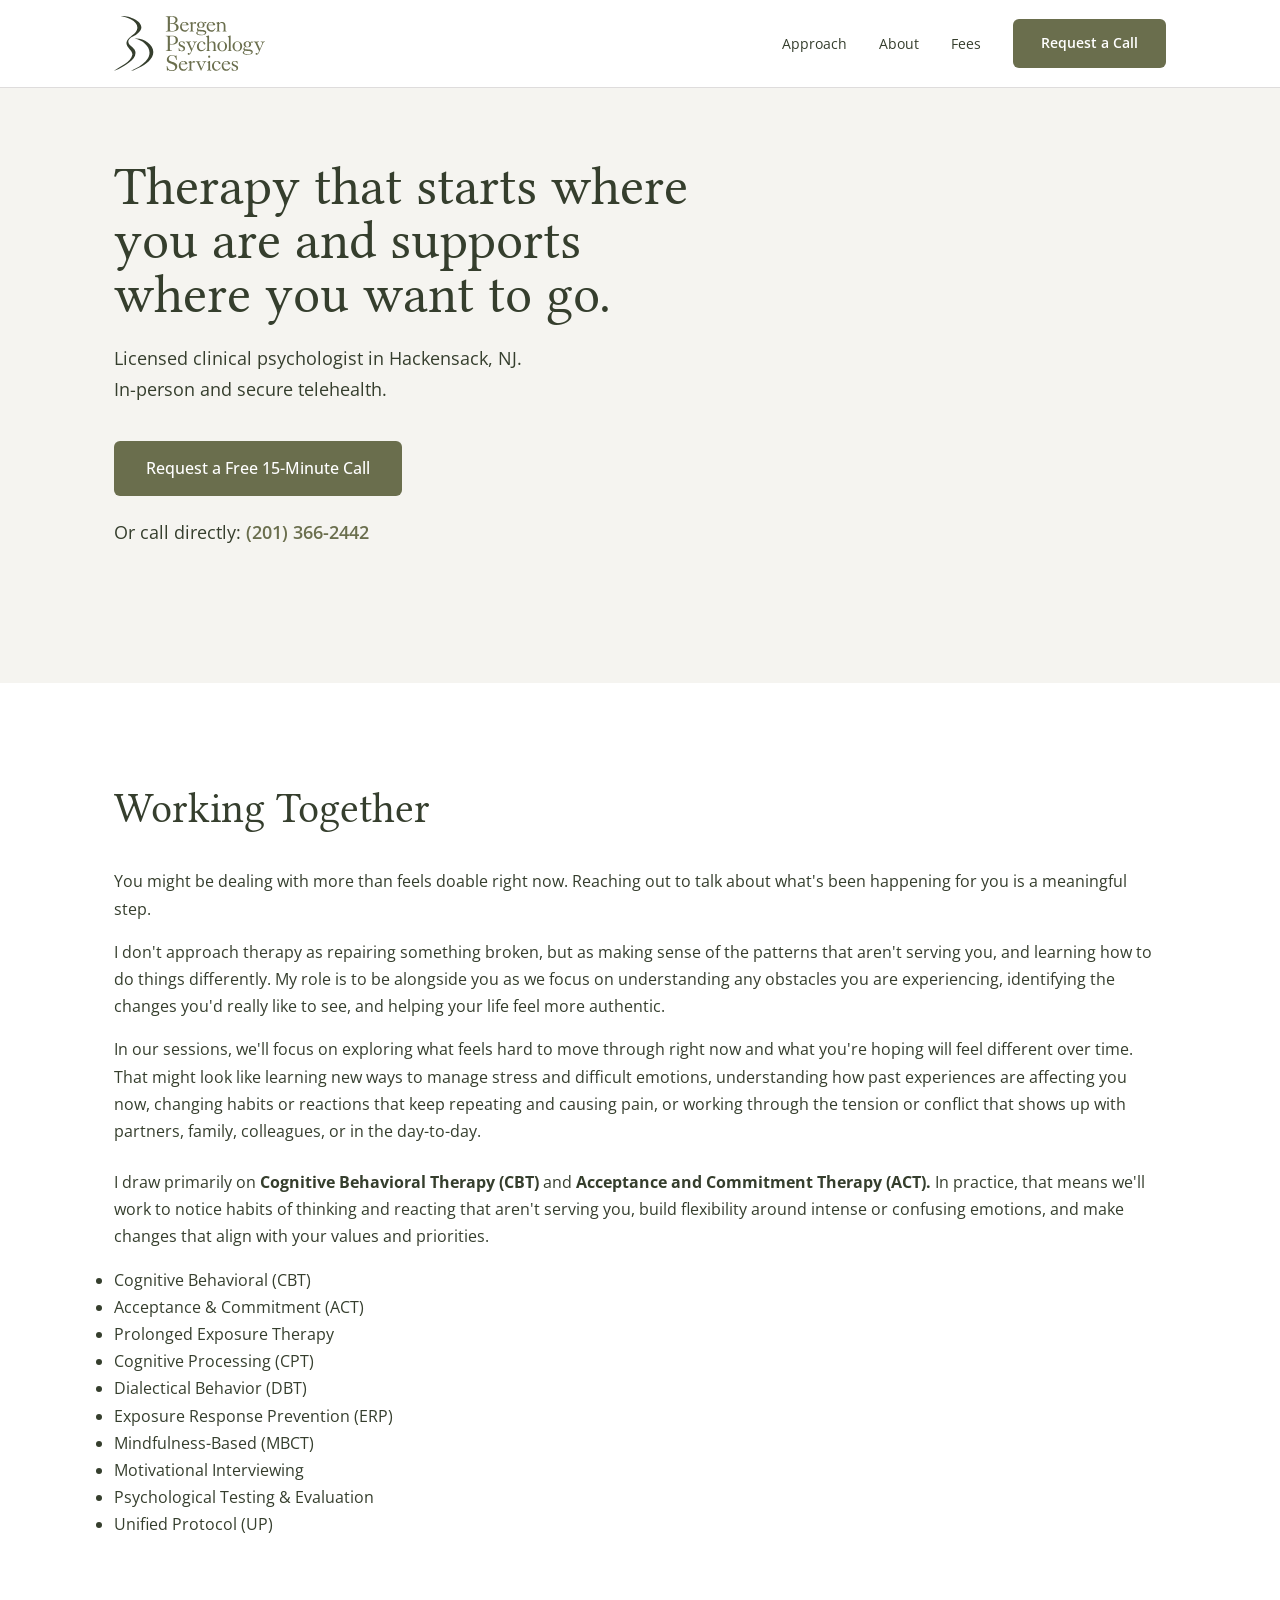
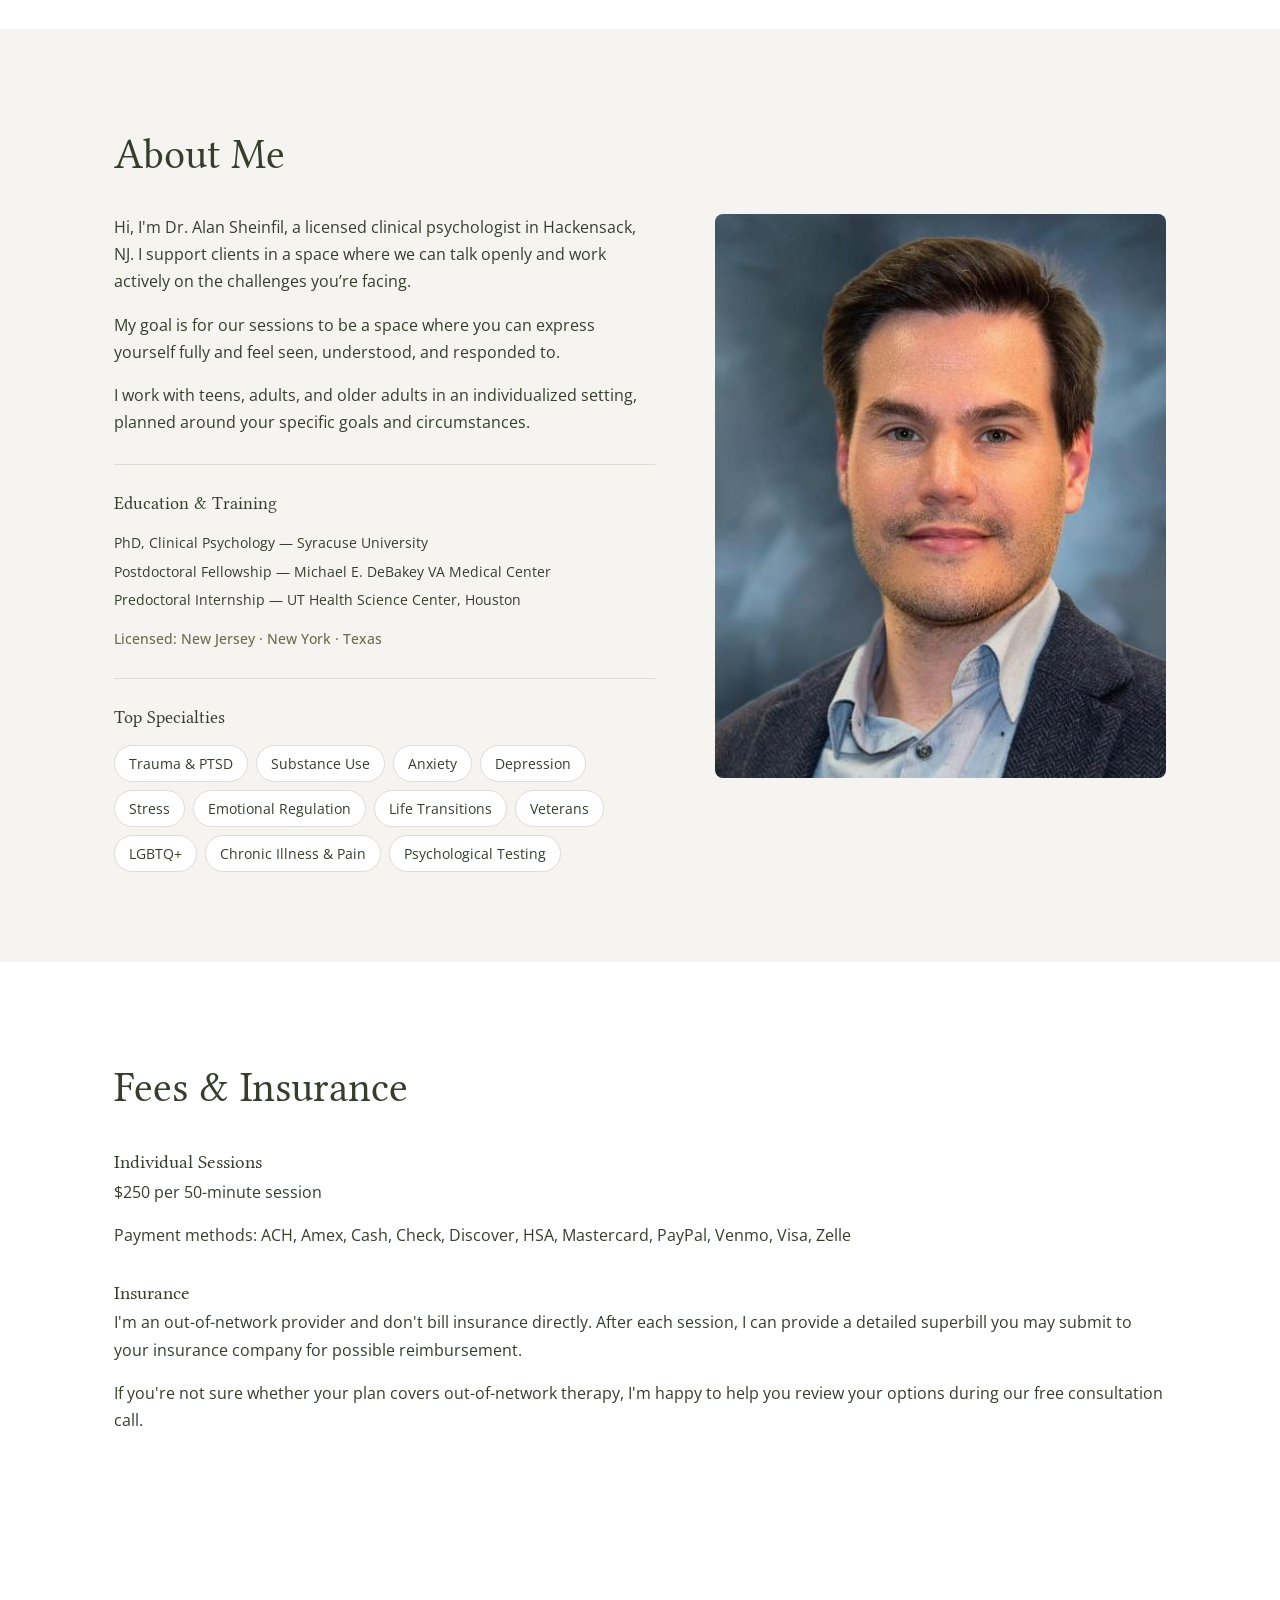
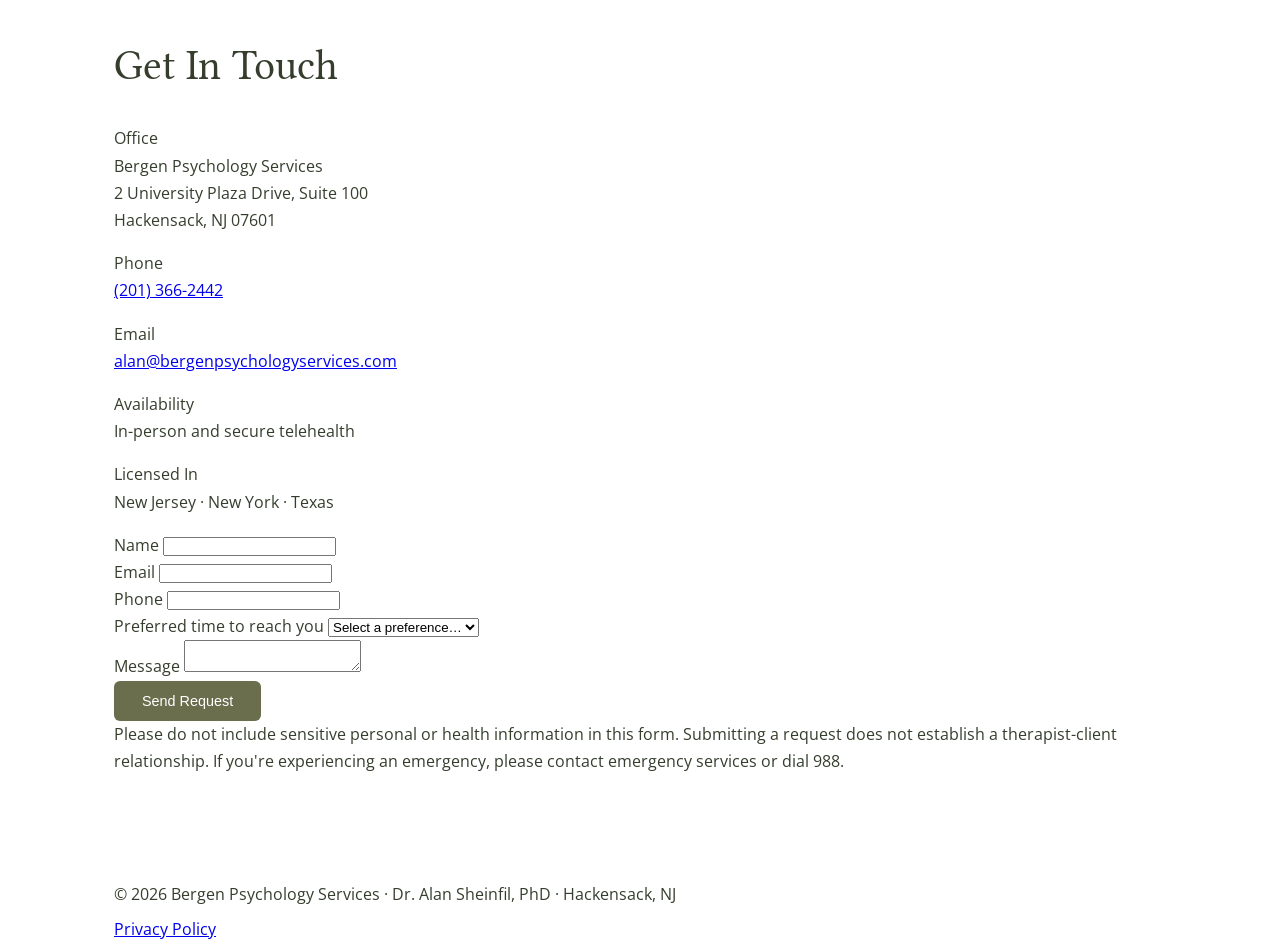
==== index.html @ 15ede992 "Update index.html" ====
<!DOCTYPE html>
<html lang="en">
<head>
  <meta charset="UTF-8" />
  <link rel="icon" type="image/svg+xml" href="Images/favicon.svg" />
  <meta name="viewport" content="width=device-width, initial-scale=1.0" />
  <title>Dr. Alan Sheinfil, PhD | Clinical Psychologist | Hackensack, NJ</title>
  <meta name="description" content="Licensed clinical psychologist specializing in trauma, anxiety, and substance use. In-person and telehealth in Hackensack, NJ. Free 15-minute consultation." />
  <link href="https://fonts.googleapis.com/css2?family=Libertinus+Serif:ital,wght@0,400;0,500;0,600;1,400&family=Open+Sans:wght@400;500;600&display=swap" rel="stylesheet">
  <style>
    :root {
      --brand: #6a6e4d;
      --alt-brand: #b4b0a0;
      --heading: #353e2d;
      --text: #353e2d;
      --primary: #6a6e4d;
      --secondary: #353e2d;
      --border: #dedcdc;
      --subtle-bg: #f5f4f0;
      --extra: #c8b49e;
      --white: #ffffff;
      --font-heading: 'Libertinus Serif', serif;
      --font-body: 'Open Sans', sans-serif;
    }

    * { margin: 0; padding: 0; box-sizing: border-box; }

    html { scroll-behavior: smooth; }

    body {
      font-family: var(--font-body);
      color: var(--text);
      line-height: 1.7;
      font-size: 16px;
      background: var(--white);
    }

    h1, h2, h3, h4 {
      font-family: var(--font-heading);
      color: var(--heading);
      font-weight: 400;
    }

    .container {
      max-width: 1100px;
      margin: 0 auto;
      padding: 0 24px;
    }

    /* NAV */
    nav {
      position: fixed;
      top: 0;
      left: 0;
      right: 0;
      background: rgba(255,255,255,0.95);
      backdrop-filter: blur(10px);
      border-bottom: 1px solid var(--border);
      z-index: 100;
      padding: 16px 0;
    }

    nav .container {
      display: flex;
      align-items: center;
      justify-content: space-between;
    }

    .logo {
      display: flex;
      align-items: center;
      text-decoration: none;
    }

    .logo img {
      height: 55px;
      width: auto;
    }

    .nav-links {
      display: flex;
      align-items: center;
      gap: 32px;
      list-style: none;
    }

    .nav-links a {
      text-decoration: none;
      color: var(--text);
      font-size: 0.9rem;
      transition: color 0.2s;
    }

    .nav-links a:hover { color: var(--brand); }

    .nav-links a.btn-primary {
      color: #ffffff;
      background: var(--primary);
      font-weight: 600;
    }

    .nav-links a.btn-primary:hover {
      background: var(--heading);
      color: #ffffff;
    }

    .btn {
      display: inline-block;
      padding: 12px 28px;
      border-radius: 6px;
      text-decoration: none;
      font-size: 0.9rem;
      font-weight: 500;
      transition: all 0.2s;
      cursor: pointer;
      border: none;
    }

    .btn-primary {
      background: var(--primary);
      color: var(--white);
    }

    .btn-primary:hover {
      background: var(--secondary);
    }

    .btn-secondary {
      background: transparent;
      color: var(--primary);
      border: 1.5px solid var(--primary);
    }

    .btn-secondary:hover {
      background: var(--subtle-bg);
    }

    .mobile-cta { display: none; }

    /* HERO */
    .hero {
      padding: 160px 0 100px;
      background: var(--subtle-bg);
    }

    .hero h1 {
      font-size: 54px;
      line-height: 1;
      max-width: 600px;
      margin-bottom: 20px;
    }

    .hero p {
      font-size: 1.15rem;
      max-width: 410px;
      margin-bottom: 36px;
      color: var(--text);
    }

    .hero .btn { font-size: 1rem; padding: 14px 32px; }

    .hero-phone {
      margin-top: 20px;
      font-size: 1rem;
      color: var(--text);
    }

    .hero-phone a {
      color: var(--brand);
      text-decoration: none;
      font-weight: 600;
    }

    .hero-phone a:hover { text-decoration: underline; }

    /* SECTIONS */
    section {
      padding: 90px 0;
    }

    section h2 {
      font-size: 42px;
      margin-bottom: 24px;
    }

    section p {
      max-width: none;
      margin-bottom: 16px;
    }

    .section-bridge {
      background: var(--white);
    }

    .section-about {
      background: var(--subtle-bg);
     p {
  max-width: 550px;
    }

    .section-fees {
      background: var(--white);
    }

    .section-contact {
      background: var(--subtle-bg);
    }

    /* ABOUT */
    .about-grid {
      display: grid;
      grid-template-columns: 1.2fr 1fr;
      gap: 60px;
      align-items: start;
    }

    .about-photo {
      width: 100%;
      aspect-ratio: 4/5;
      object-fit: cover;
      border-radius: 8px;
    }

    .credentials {
      margin-top: 28px;
      padding-top: 24px;
      border-top: 1px solid var(--border);
    }

    .credentials h3 {
      font-size: 1.1rem;
      margin-bottom: 12px;
    }

    .credentials p {
      font-size: 0.9rem;
      margin-bottom: 4px;
      color: var(--text);
    }

    .credentials .licensure {
      margin-top: 14px;
      font-size: 0.85rem;
      color: var(--brand);
      font-weight: 500;
    }

    .specialties {
      margin-top: 28px;
      padding-top: 24px;
      border-top: 1px solid var(--border);
    }

    .specialties h3 {
      font-size: 1.1rem;
      margin-bottom: 12px;
    }

    .specialties ul {
      list-style: none;
      display: flex;
      flex-wrap: wrap;
      gap: 8px;
    }

    .specialties li {
      background: var(--white);
      border: 1px solid var(--border);
      padding: 6px 14px;
      border-radius: 20px;
      font-size: 0.85rem;
      color: var(--text);
    }

    /* APPROACH */
    .approach-grid {
      display: grid;
      grid-template-columns: 1.2fr 1fr;
      gap: 60px;
      align-items: start;
    }

    .approach-list {
      padding: 0;
      list-style: none;
      display: grid;
      grid-template-columns: 1fr;
      gap: 12px;
    }

    .approach-list li {
      font-size: 0.95rem;
      padding-left: 20px;
      position: relative;
    }

    .approach-list li::before {
      content: "";
      position: absolute;
      left: 0;
      top: 9px;
      width: 8px;
      height: 8px;
      border-radius: 50%;
      background: var(--extra);
    }

    /* FEES */
    .fees-card {
      background: var(--white);
      border: 1px solid var(--border);
      border-radius: 10px;
      padding: 40px;
      max-width: none;
    }

    .fees-card h3 {
      font-size: 1.2rem;
      margin-bottom: 12px;
      color: var(--heading);
    }

    .fees-card p {
      font-size: 0.95rem;
      margin-bottom: 12px;
    }

    .fees-card .note {
      font-size: 0.85rem;
      color: var(--brand);
      margin-top: 20px;
      padding-top: 16px;
      border-top: 1px solid var(--border);
    }

    .payment-methods {
      margin-top: 16px;
      font-size: 0.85rem;
      color: var(--brand);
    }

    /* CONTACT */
    .contact-grid {
      display: grid;
      grid-template-columns: 0.8fr 1.2fr;
      gap: 60px;
      align-items: start;
    }

    .contact-info {
      font-size: 0.95rem;
    }

    .contact-info p {
      margin-bottom: 12px;
    }

    .contact-info a {
      color: var(--brand);
      text-decoration: none;
    }

    .contact-info a:hover { text-decoration: underline; }

    .contact-info .label {
      font-weight: 600;
      display: block;
      margin-top: 20px;
      margin-bottom: 4px;
      color: var(--heading);
    }

    .form-wrapper {
      background: var(--white);
      border: 1px solid var(--border);
      border-radius: 10px;
      padding: 36px;
    }

    /* FORM */
    .form-group {
      margin-bottom: 20px;
    }

    .form-group label {
      display: block;
      font-size: 0.9rem;
      font-weight: 500;
      color: var(--heading);
      margin-bottom: 6px;
    }

    .form-group input,
    .form-group textarea,
    .form-group select {
      width: 100%;
      padding: 12px 16px;
      border: 1px solid var(--border);
      border-radius: 6px;
      font-size: 0.95rem;
      font-family: var(--font-body);
      background: var(--white);
      transition: border-color 0.2s;
    }

    .form-group input:focus,
    .form-group textarea:focus,
    .form-group select:focus {
      outline: none;
      border-color: var(--brand);
    }

    .form-group textarea {
      min-height: 120px;
      resize: vertical;
    }

    .form-note {
      font-size: 0.85rem;
      color: var(--text);
      margin-top: 16px;
    }

    /* FOOTER */
    footer {
      padding: 40px 0;
      border-top: 1px solid var(--border);
      text-align: center;
      font-size: 0.85rem;
      color: var(--text);
    }

    footer a {
      color: var(--alt-brand);
      text-decoration: none;
    }

    footer a:hover { text-decoration: underline; }

    /* MOBILE */
    @media (max-width: 768px) {
      .nav-links { display: none; }

      .mobile-cta {
        display: inline-block;
        position: fixed;
        bottom: 20px;
        right: 20px;
        z-index: 100;
        background: var(--primary);
        color: var(--white);
        padding: 12px 24px;
        border-radius: 6px;
        font-size: 0.9rem;
        font-weight: 600;
        text-decoration: none;
        box-shadow: 0 4px 12px rgba(0,0,0,0.15);
      }

      .hero { padding: 120px 0 60px; }
      .hero h1 { font-size: 28px; line-height: 1.1; max-width: 90%; }
      .hero p { font-size: 1rem; max-width: none; }

      section { padding: 50px 0; }
      section h2 { font-size: 28px; margin-bottom: 16px; }

      .about-grid {
        grid-template-columns: 1fr;
        gap: 32px;
      }

      .about-photo {
        aspect-ratio: 4/5;
        max-width: 320px;
        margin: 0 auto;
        order: -1;
      }

      .approach-grid {
        grid-template-columns: 1fr;
        gap: 32px;
      }

      .approach-list { gap: 8px; }
      .approach-list li { font-size: 0.9rem; }

      .fees-card { padding: 24px; }

      .contact-grid {
        grid-template-columns: 1fr;
        gap: 32px;
      }

      .form-wrapper { padding: 24px; }

      .form-group input,
      .form-group textarea,
      .form-group select {
        padding: 14px 16px;
        font-size: 16px;
      }
    }
  </style>
</head>
<body>

  <!-- NAVIGATION -->
  <nav>
    <div class="container">
      <a href="https://bergenpsychologyservices.com" class="logo">
        <img src="Images/Header Logo.svg" alt="Bergen Psychology Services" height="40" />
      </a>
      <ul class="nav-links">
        <li><a href="#approach">Approach</a></li>
        <li><a href="#about">About</a></li>
        <li><a href="#fees">Fees</a></li>
        <li><a href="#contact" class="btn btn-primary">Request a Call</a></li>
      </ul>
    </div>
  </nav>

  <!-- HERO -->
  <section class="hero">
    <div class="container">
      <h1>Therapy that starts where you are and supports where you want to go.</h1>
      <p>Licensed clinical psychologist in Hackensack, NJ. In-person and secure telehealth.</p>
      <a href="#contact" class="btn btn-primary">Request a Free 15-Minute Call</a>
      <p class="hero-phone">Or call directly: <a href="tel:+12013662442">(201) 366-2442</a></p>
    </div>
  </section>

  <!-- APPROACH -->
  <section class="section-bridge" id="approach">
    <div class="container">
      <h2>Working Together</h2>
      <div class="approach-grid">
        <div>
          <p>You might be dealing with more than feels doable right now. Reaching out to talk about what's been happening for you is a meaningful step.</p>
          <p>I don't approach therapy as repairing something broken, but as making sense of the patterns that aren't serving you, and learning how to do things differently. My role is to be alongside you as we focus on understanding any obstacles you are experiencing, identifying the changes you'd really like to see, and helping your life feel more authentic.</p>
          <p>In our sessions, we'll focus on exploring what feels hard to move through right now and what you're hoping will feel different over time. That might look like learning new ways to manage stress and difficult emotions, understanding how past experiences are affecting you now, changing habits or reactions that keep repeating and causing pain, or working through the tension or conflict that shows up with partners, family, colleagues, or in the day-to-day. </p>
       <p style="margin-top:24px;">I draw primarily on <strong>Cognitive Behavioral Therapy (CBT)</strong> and <strong>Acceptance and Commitment Therapy (ACT).</strong> In practice, that means we'll work to notice habits of thinking and reacting that aren't serving you, build flexibility around intense or confusing emotions, and make changes that align with your values and priorities.
        </div>
        <ul class="approach-list">
          <li>Cognitive Behavioral (CBT)</li>
          <li>Acceptance &amp; Commitment (ACT)</li>
          <li>Prolonged Exposure Therapy</li>
          <li>Cognitive Processing (CPT)</li>
          <li>Dialectical Behavior (DBT)</li>
          <li>Exposure Response Prevention (ERP)</li>
          <li>Mindfulness-Based (MBCT)</li>
          <li>Motivational Interviewing</li>
          <li>Psychological Testing &amp; Evaluation</li>
          <li>Unified Protocol (UP)</li>
        </ul>
      </div>
    </div>
  </section>

  <!-- ABOUT -->
  <section class="section-about" id="about">
    <div class="container">
      <h2>About Me</h2> 
      <div class="about-grid">
        <div>
          <p>
Hi, I'm Dr. Alan Sheinfil, a licensed clinical psychologist in Hackensack, NJ. I support clients in a space where we can talk openly and work actively on the challenges you’re facing.</p>
<p>My goal is for our sessions to be a space where you can express yourself fully and feel seen, understood, and responded to.</p>
<p>I work with teens, adults, and older adults in an individualized setting, planned around your specific goals and circumstances.</p>

<div class="credentials">
    <h3>Education &amp; Training</h3>
    <p>PhD, Clinical Psychology — Syracuse University</p>
    <p>Postdoctoral Fellowship — Michael E. DeBakey VA Medical Center</p>
    <p>Predoctoral Internship — UT Health Science Center, Houston</p>
    
    <p class="licensure">Licensed: New Jersey · New York · Texas</p>
  </div>

          <div class="specialties">
            <h3>Top Specialties</h3>
            <ul>
              <li>Trauma &amp; PTSD</li>
              <li>Substance Use</li>
              <li>Anxiety</li>
              <li>Depression</li>
              <li>Stress</li>
              <li>Emotional Regulation</li>
              <li>Life Transitions</li>
              <li>Veterans</li>
              <li>LGBTQ+</li>
              <li>Chronic Illness &amp; Pain</li>
              <li>Psychological Testing</li>
            </ul>
          </div>
        </div>
        <img class="about-photo" src="Images/HeadShot-alans (1).png" alt="Dr. Alan Sheinfil, Psychologist, PhD" />
      </div>
    </div>
  </section>

  <!-- FEES -->
  <section class="section-fees" id="fees">
    <div class="container">
      <h2>Fees &amp; Insurance</h2>
      <div class="fees-card">
        <h3>Individual Sessions</h3>
        <p>$250 per 50-minute session</p>
        <p class="payment-methods">Payment methods: ACH, Amex, Cash, Check, Discover, HSA, Mastercard, PayPal, Venmo, Visa, Zelle</p>

        <h3 style="margin-top:28px;">Insurance</h3>
        <p>I'm an out-of-network provider and don't bill insurance directly. After each session, I can provide a detailed superbill you may submit to your insurance company for possible reimbursement.</p>
        <p class="note">If you're not sure whether your plan covers out-of-network therapy, I'm happy to help you review your options during our free consultation call.</p>
      </div>
    </div>
  </section>

  <!-- CONTACT -->
  <section class="section-contact" id="contact">
    <div class="container">
      <h2>Get In Touch</h2>

      <div class="contact-grid">
        <div class="contact-info">
          <span class="label">Office</span>
          <p>Bergen Psychology Services<br>2 University Plaza Drive, Suite 100<br>Hackensack, NJ 07601</p>

          <span class="label">Phone</span>
          <p><a href="tel:+12013662442">(201) 366-2442</a></p>

          <span class="label">Email</span>
          <p><a href="mailto:alan@bergenpsychologyservices.com">alan@bergenpsychologyservices.com</a></p>


          <span class="label">Availability</span>
          <p>In-person and secure telehealth</p>

          <span class="label">Licensed In</span>
          <p>New Jersey · New York · Texas</p>
        </div>

        <div class="form-wrapper">
          <form action="https://api.staticforms.dev/submit" method="POST">
            <input type="hidden" name="apiKey" value="sf_63b4e4f613d7fedf5c03d8c2" />
            <input type="hidden" name="subject" value="Bergen Psych Consult Request" />
            <div class="form-group">
              <label for="name">Name</label>
              <input type="text" id="name" name="name" required />
            </div>
            <div class="form-group">
              <label for="email">Email</label>
              <input type="email" id="email" name="email" required />
            </div>
            <div class="form-group">
              <label for="phone">Phone</label>
              <input type="tel" id="phone" name="phone" />
            </div>
            <div class="form-group">
              <label for="best-time">Preferred time to reach you</label>
              <select id="best-time" name="best-time">
                <option value="">Select a preference…</option>
                <option>Morning</option>
                <option>Afternoon</option>
                <option>Evening</option>
                <option>No preference</option>
              </select>
            </div>
            <div class="form-group">
              <label for="message">Message</label>
              <textarea id="message" name="message"></textarea>
            </div>
            <button type="submit" class="btn btn-primary">Send Request</button>
            <p class="form-note">Please do not include sensitive personal or health information in this form. Submitting a request does not establish a therapist-client relationship. If you're experiencing an emergency, please contact emergency services or dial 988.</p>
          </form>
          <script src="https://www.staticforms.dev/scripts/staticforms.js" defer></script>
<script>
  document.addEventListener('DOMContentLoaded', function () {
    StaticForms.attach(document.querySelector('form'));
  });
</script>
        </div>
      </div>
    </div>
  </section>

  <!-- FOOTER -->
  <footer>
    <div class="container">
      <p>&copy; 2026 Bergen Psychology Services · Dr. Alan Sheinfil, PhD · Hackensack, NJ</p>
<p style="margin-top:8px;"><a href="https://bergenpsychologyservices.com/privacy">Privacy Policy</a></p>   
    </div>
  </footer>

  <a href="#contact" class="mobile-cta">Request a Call</a>

</body>
</html>
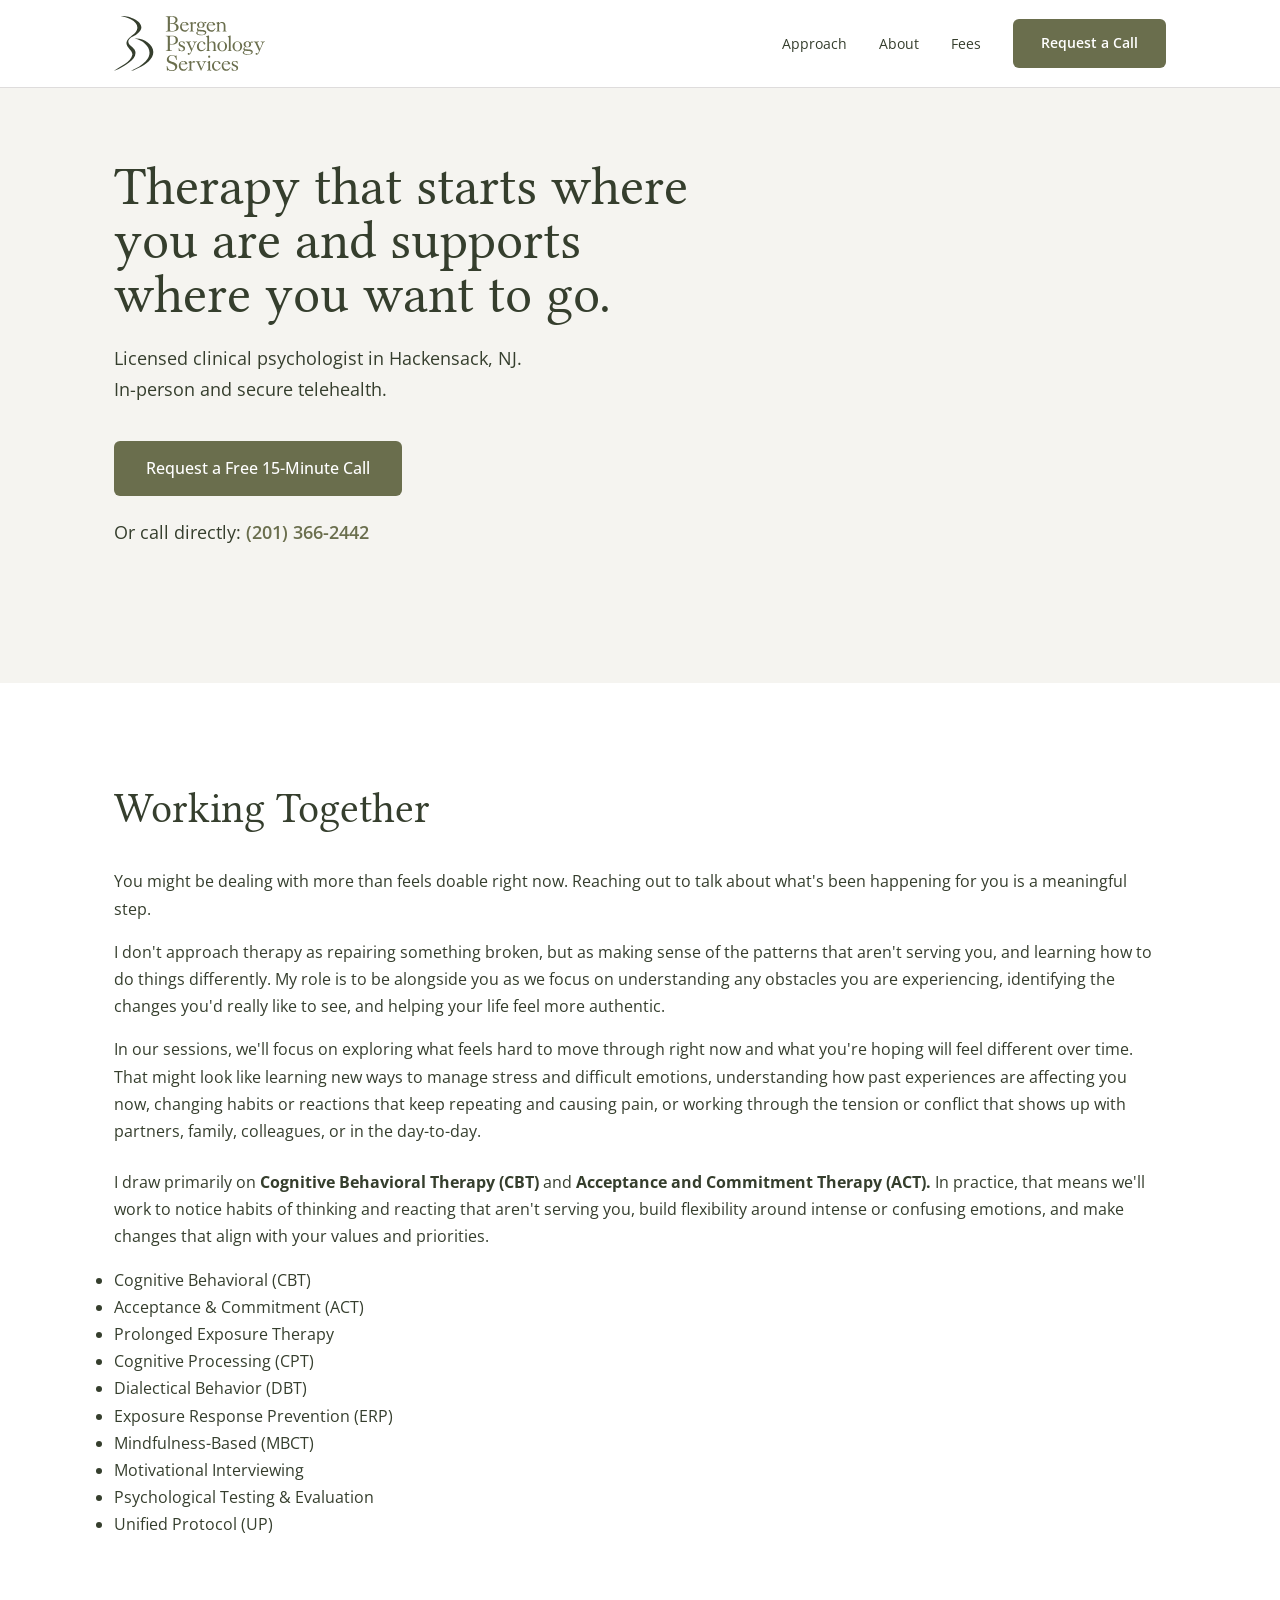
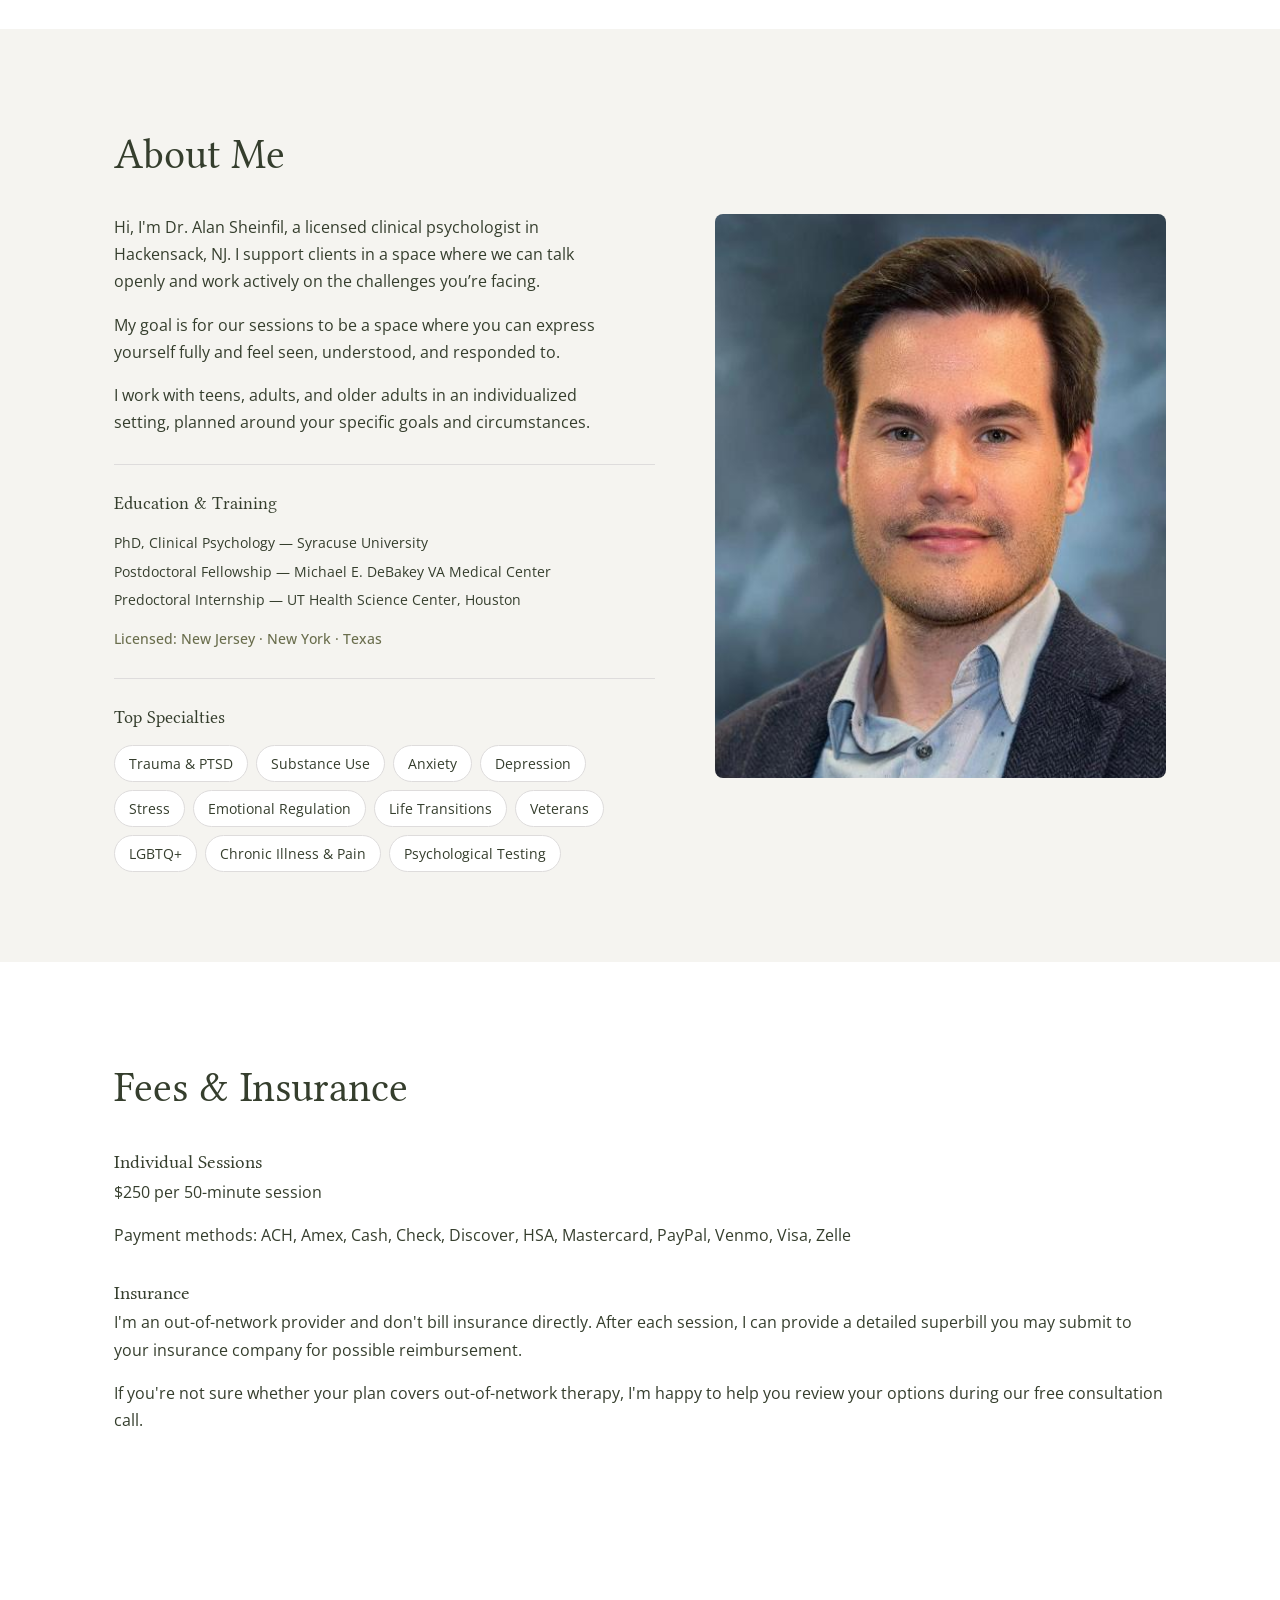
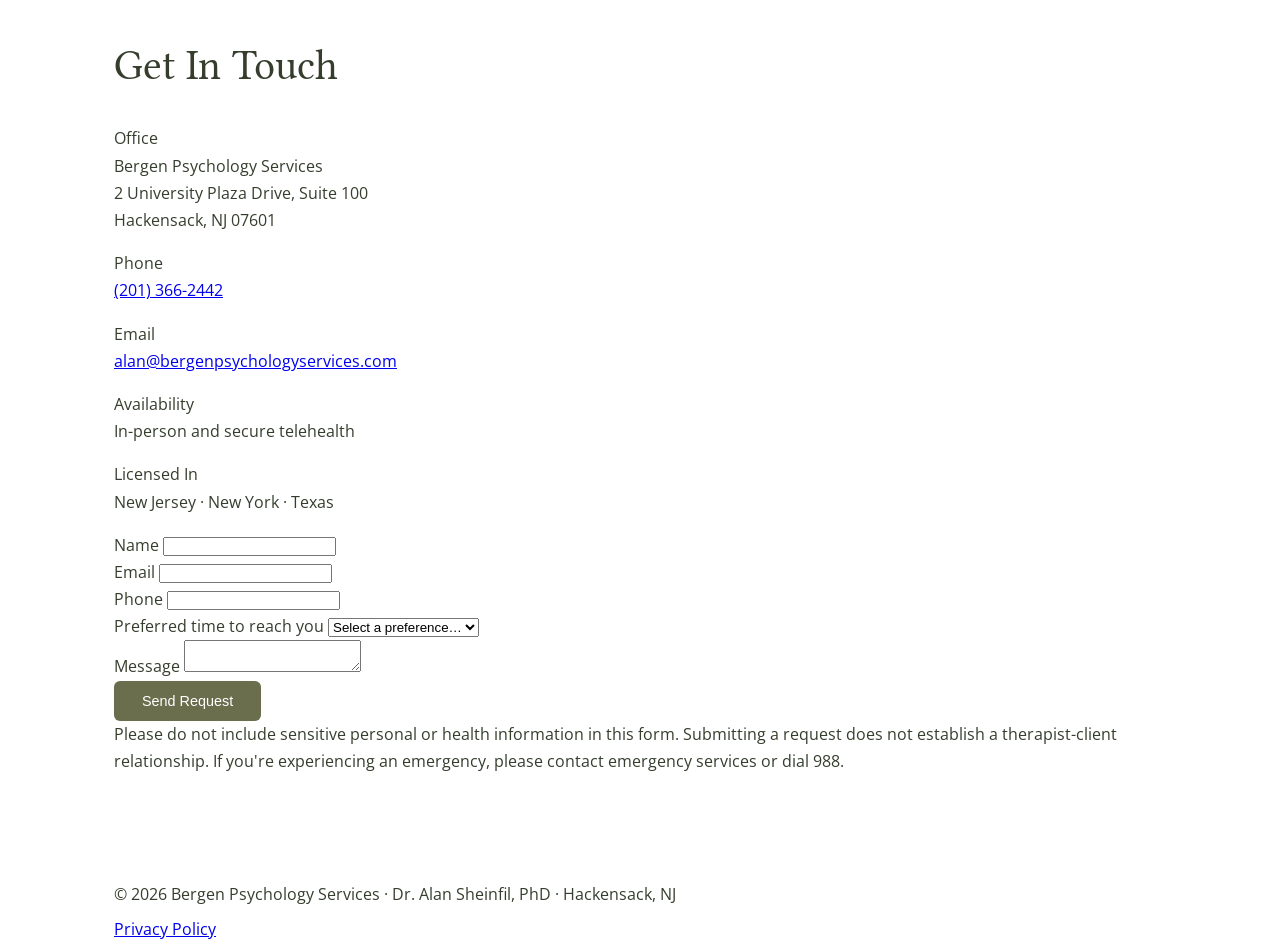
==== commit 8b81ab07: "Update index.html" ====
--- a/index.html
+++ b/index.html
@@ -195,7 +195,7 @@
     .section-about {
       background: var(--subtle-bg);
      p {
-  max-width: 550px;
+  max-width: 500px;
     }
 
     .section-fees {
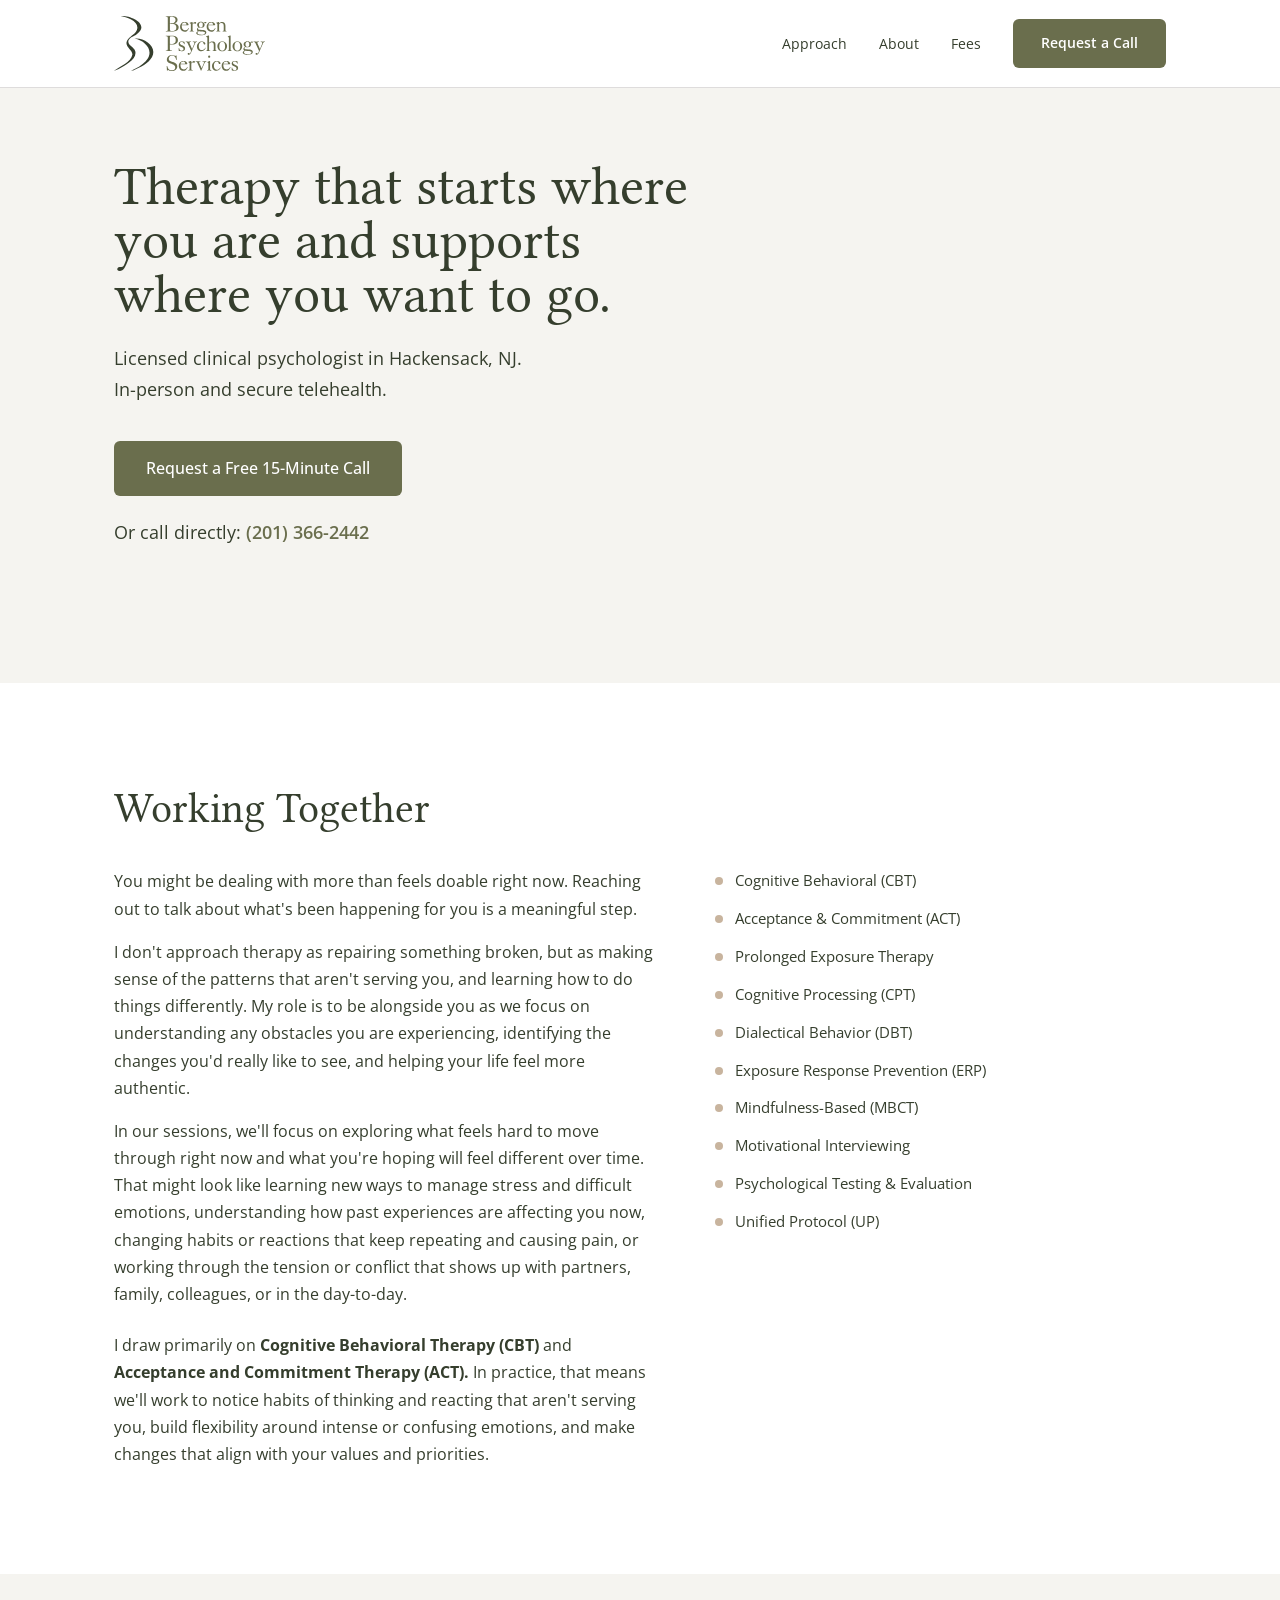
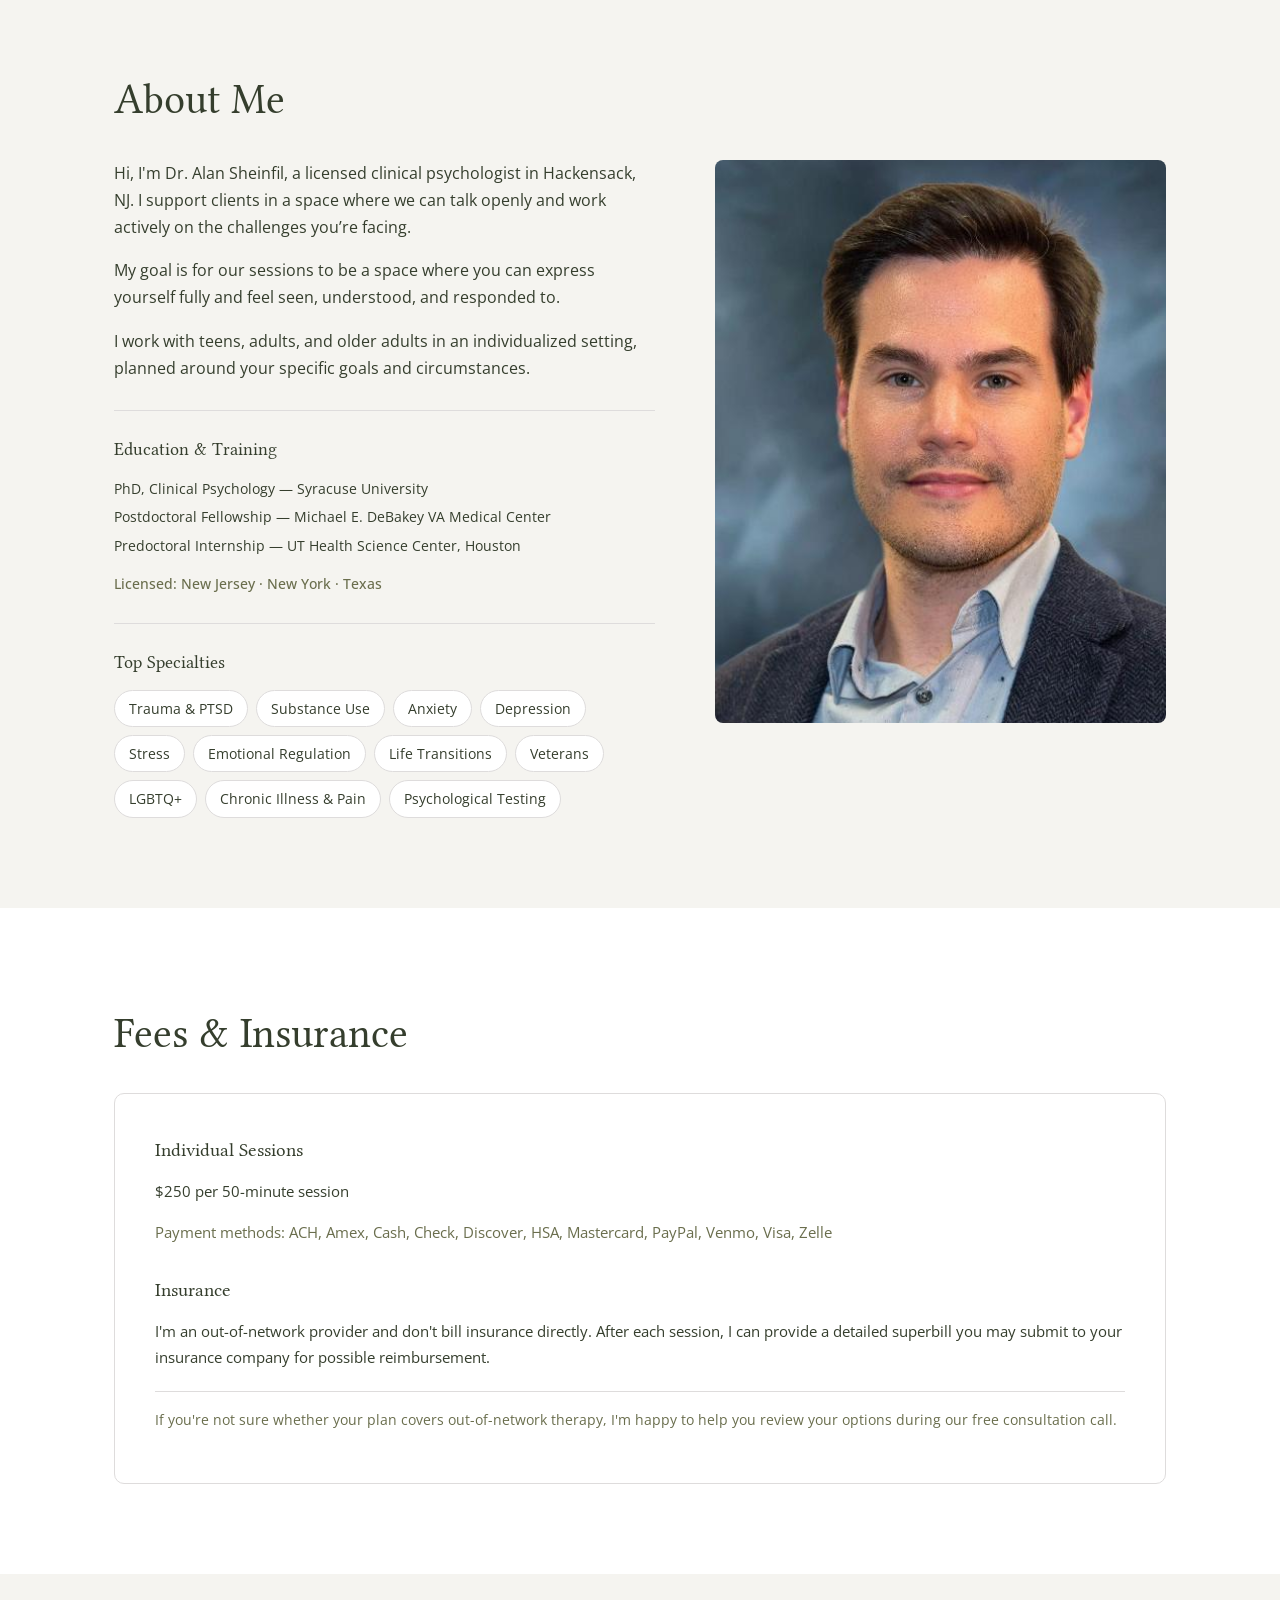
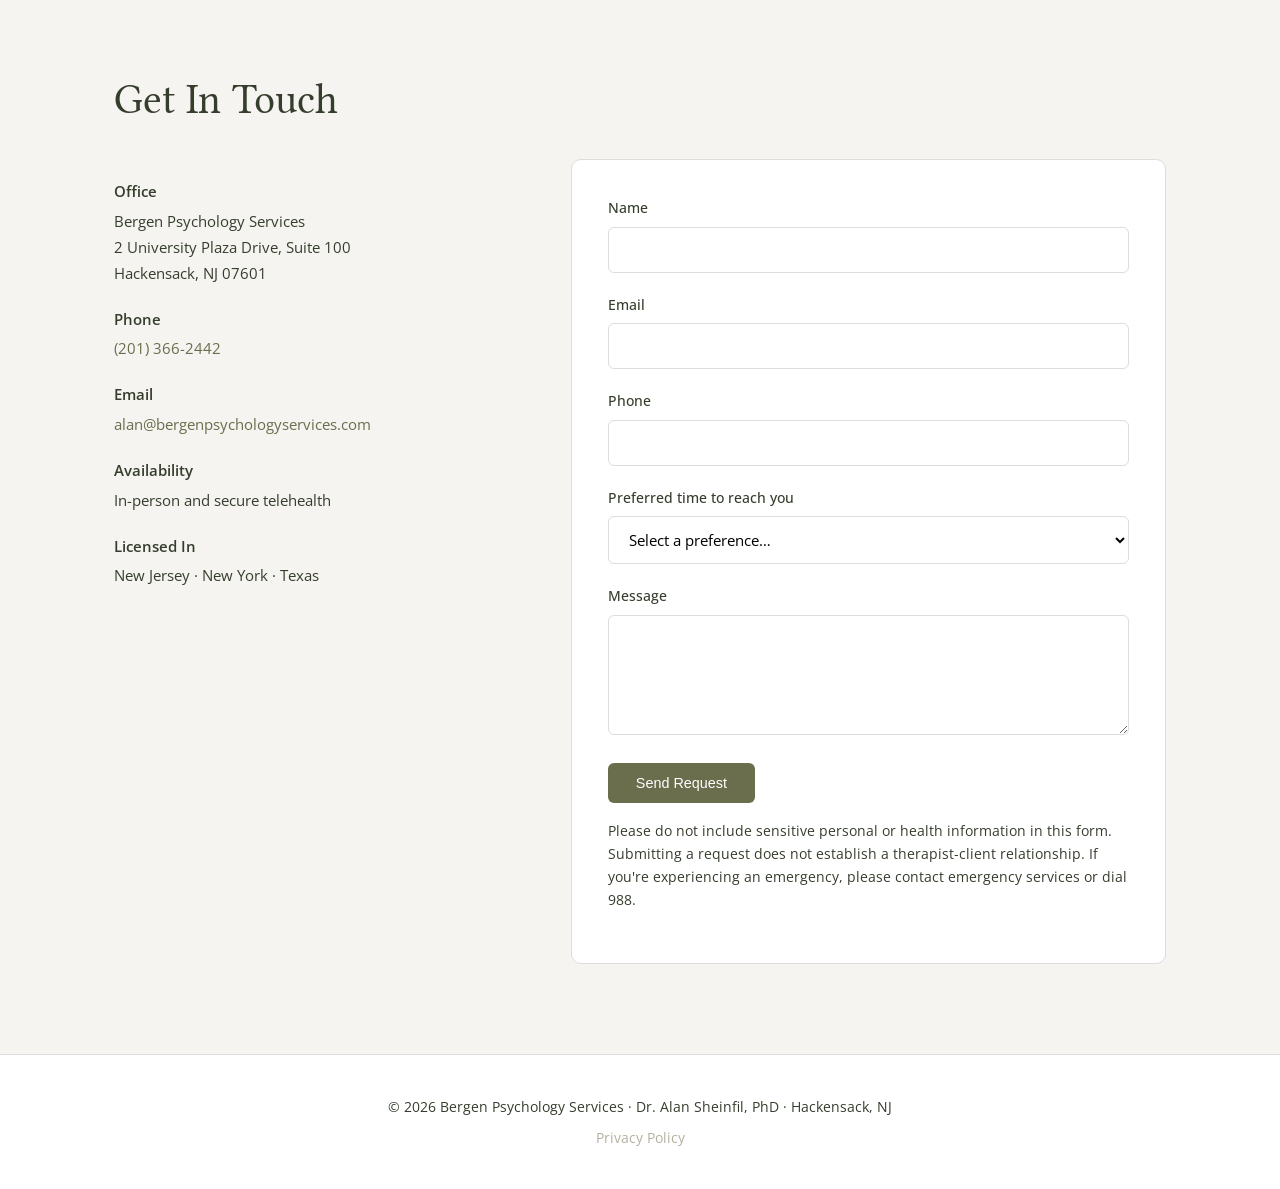
==== commit 0fe9b9d6: "Update index.html" ====
--- a/index.html
+++ b/index.html
@@ -194,8 +194,6 @@
 
     .section-about {
       background: var(--subtle-bg);
-     p {
-  max-width: 500px;
     }
 
     .section-fees {
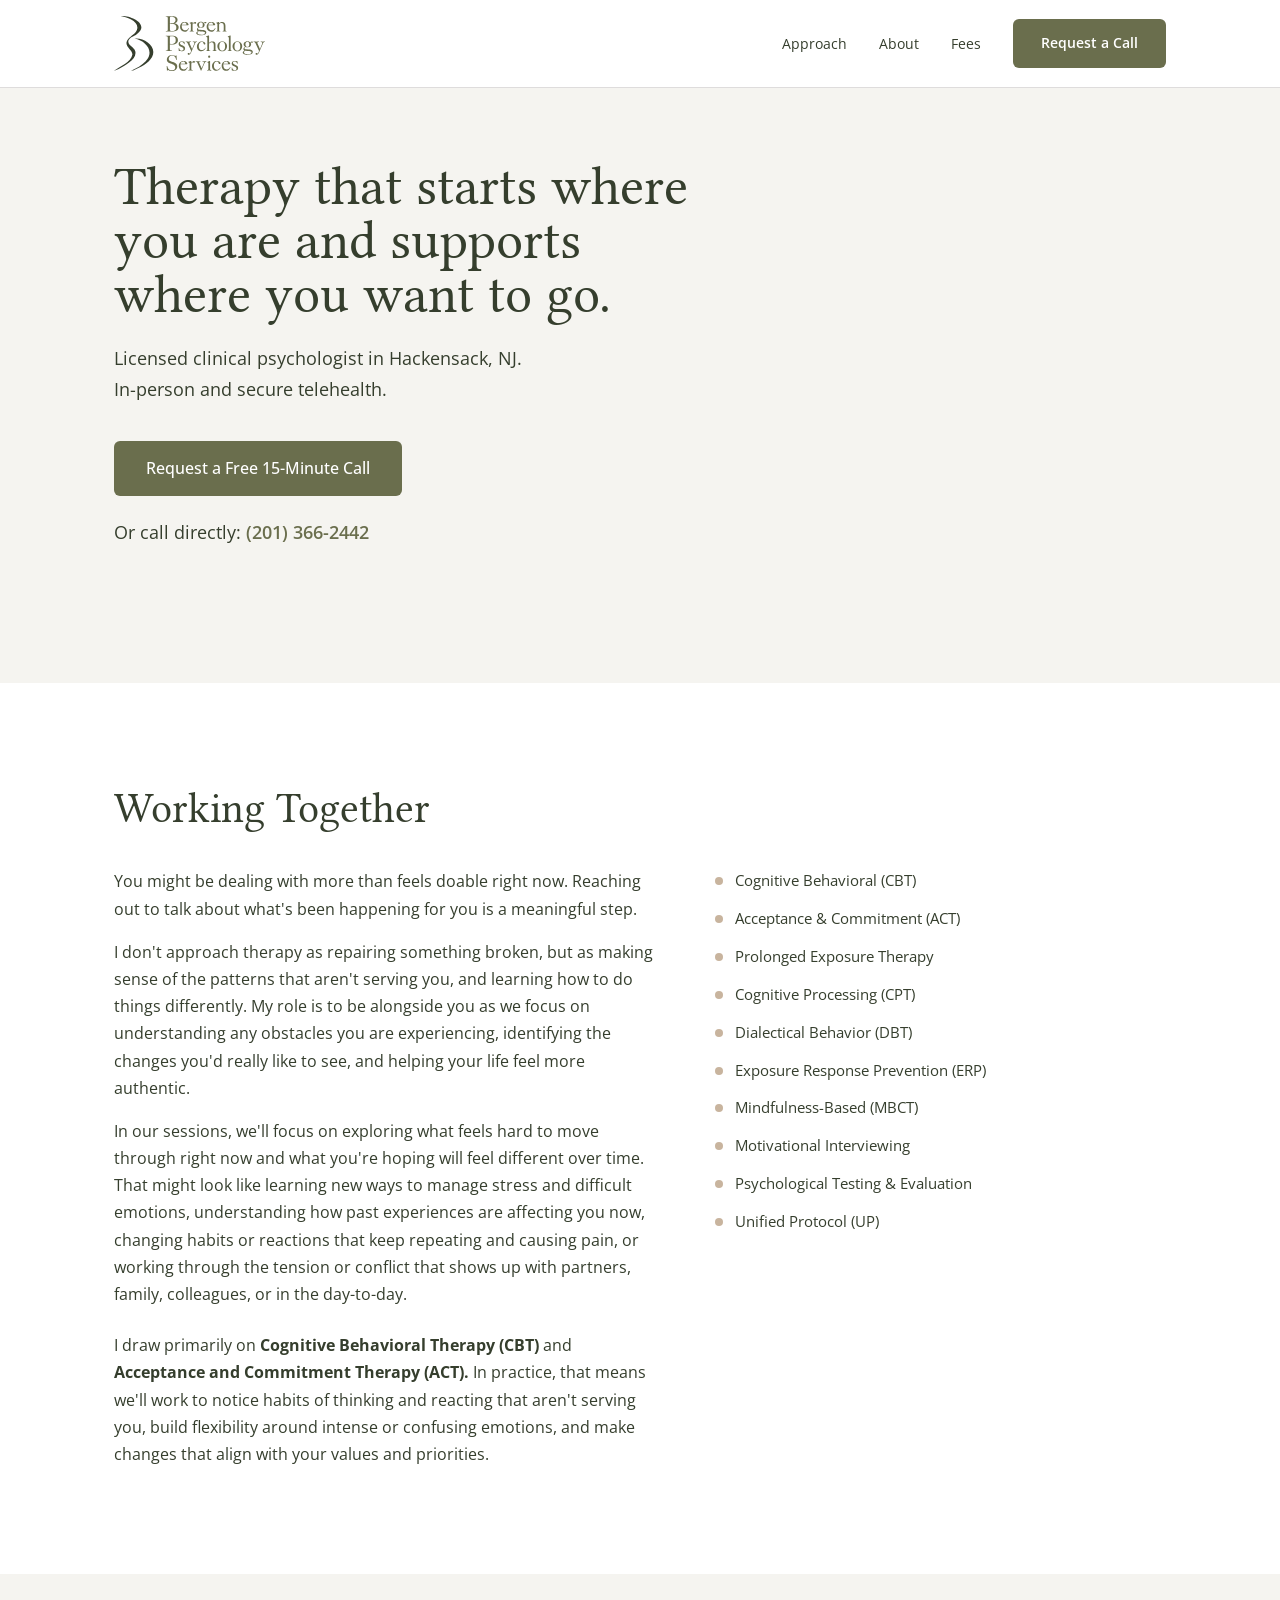
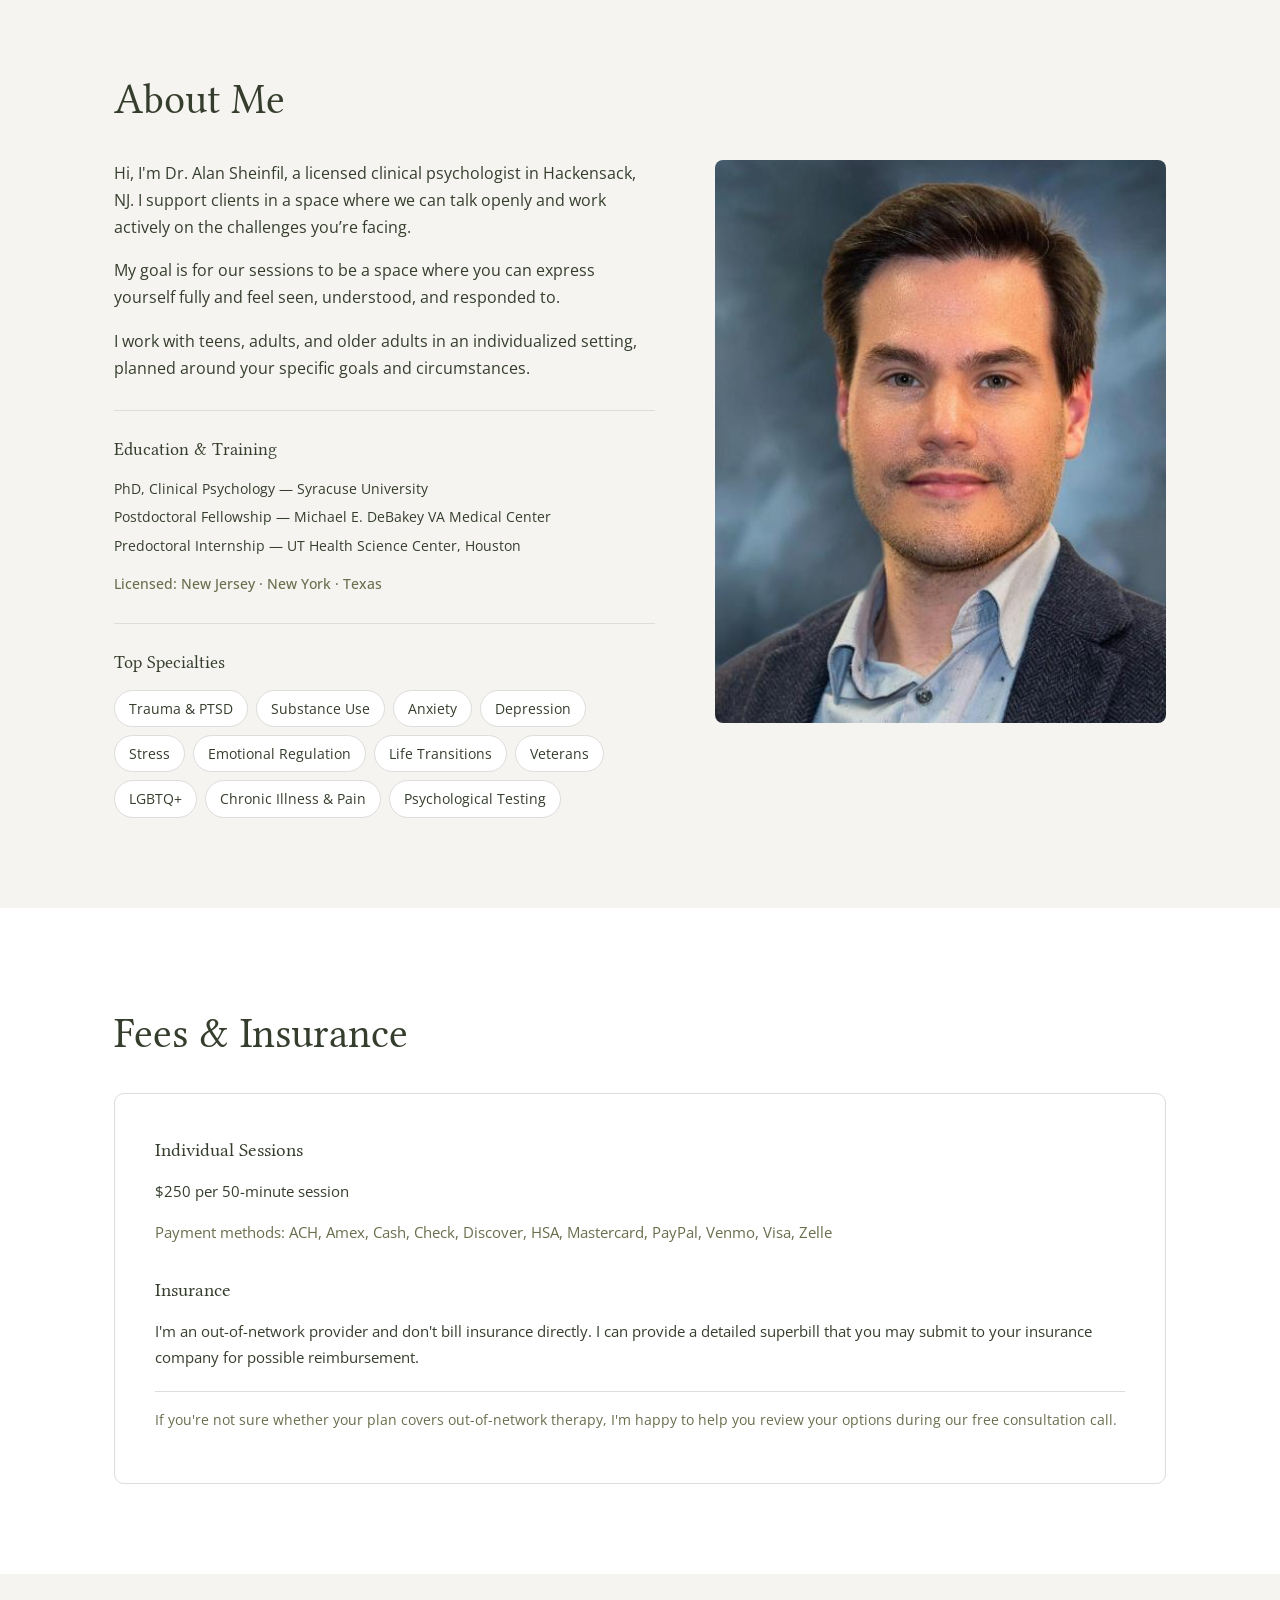
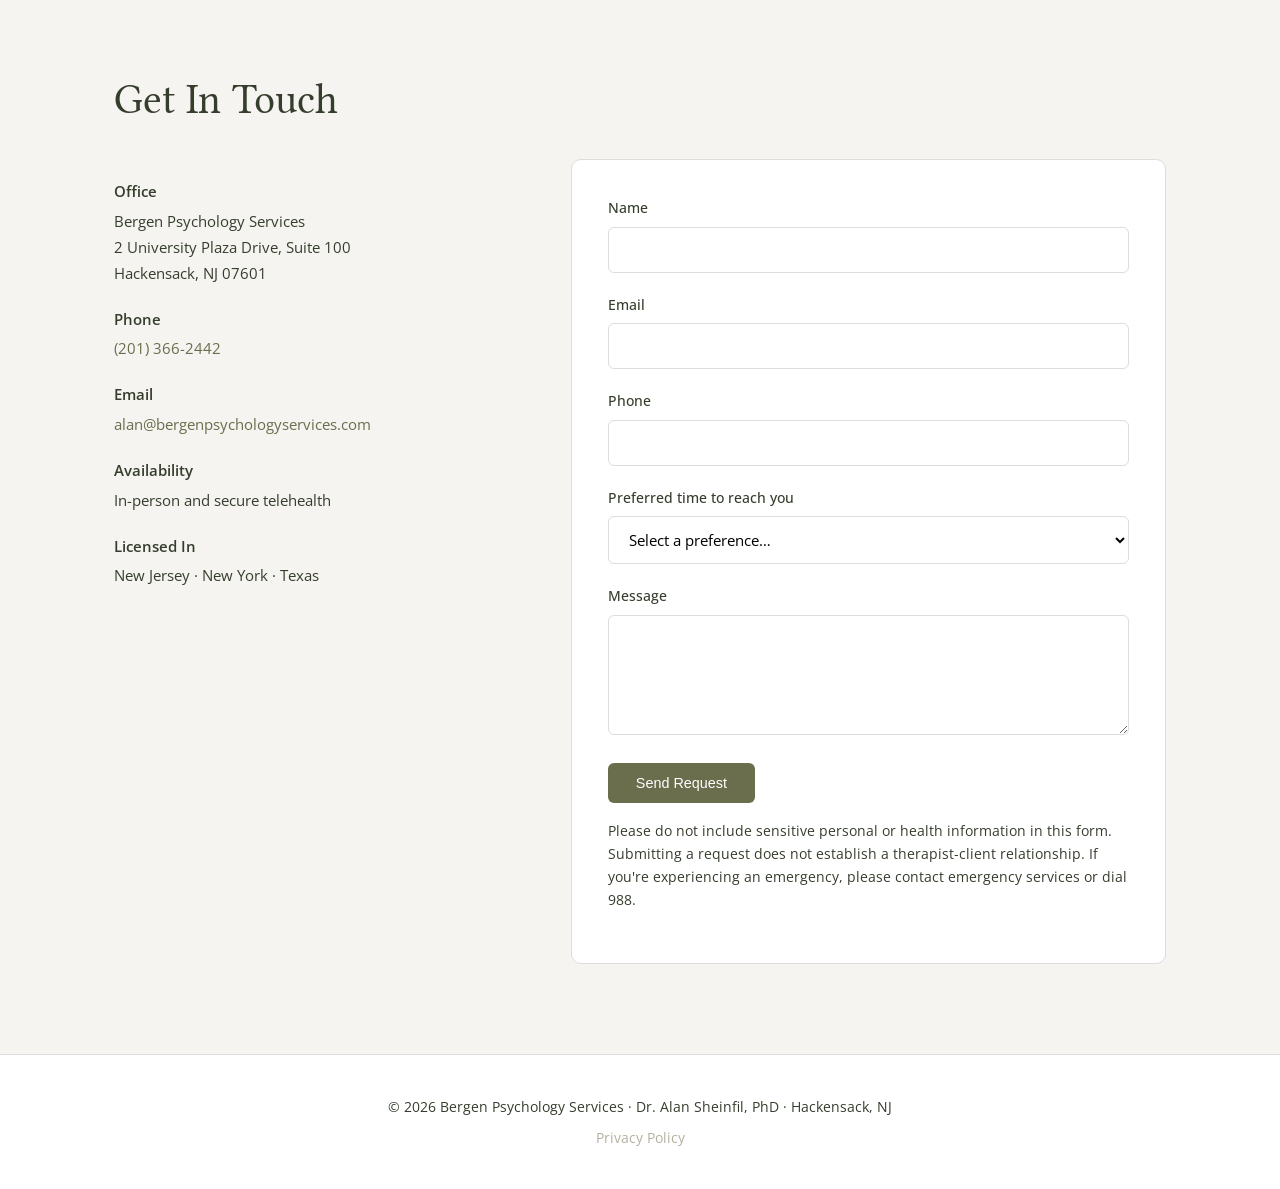
==== commit 4affbb05: "Update index.html" ====
--- a/index.html
+++ b/index.html
@@ -606,7 +606,7 @@
         <p class="payment-methods">Payment methods: ACH, Amex, Cash, Check, Discover, HSA, Mastercard, PayPal, Venmo, Visa, Zelle</p>
 
         <h3 style="margin-top:28px;">Insurance</h3>
-        <p>I'm an out-of-network provider and don't bill insurance directly. After each session, I can provide a detailed superbill you may submit to your insurance company for possible reimbursement.</p>
+        <p>I'm an out-of-network provider and don't bill insurance directly. I can provide a detailed superbill that you may submit to your insurance company for possible reimbursement.</p>
         <p class="note">If you're not sure whether your plan covers out-of-network therapy, I'm happy to help you review your options during our free consultation call.</p>
       </div>
     </div>
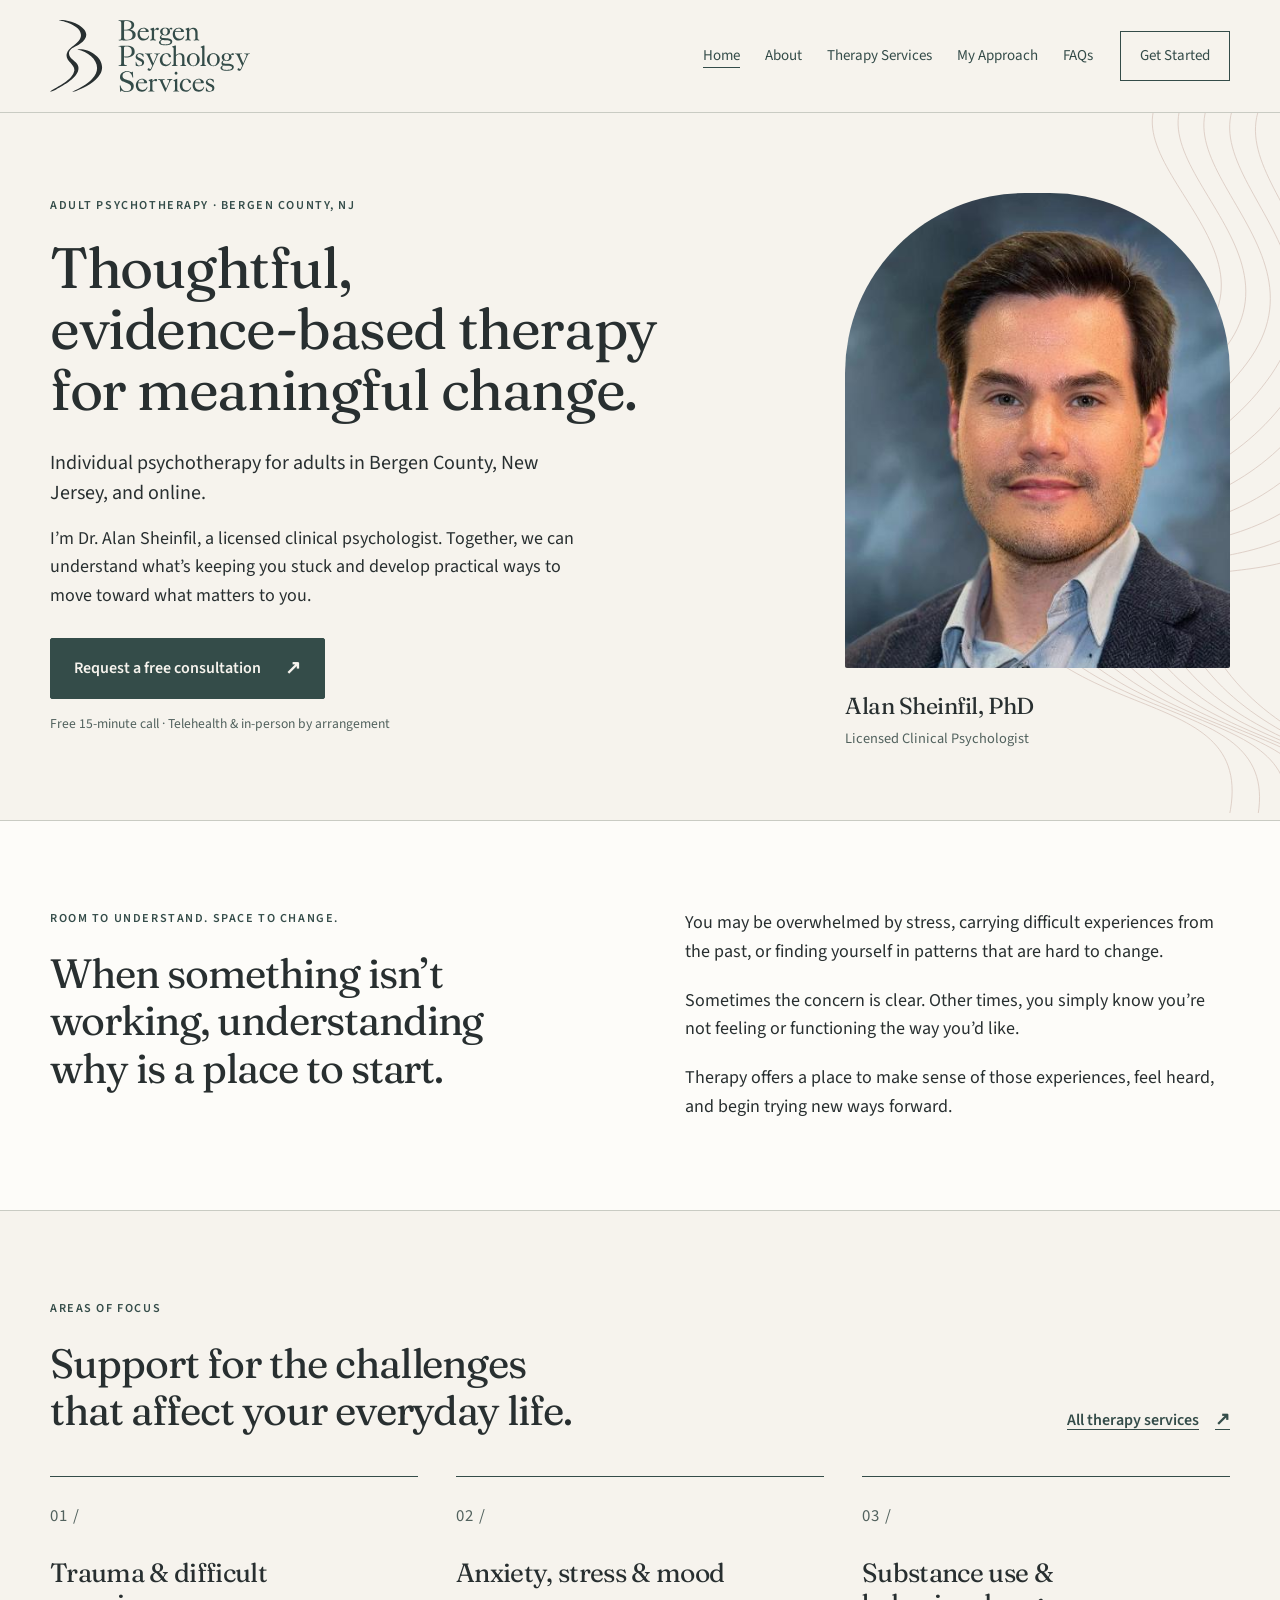
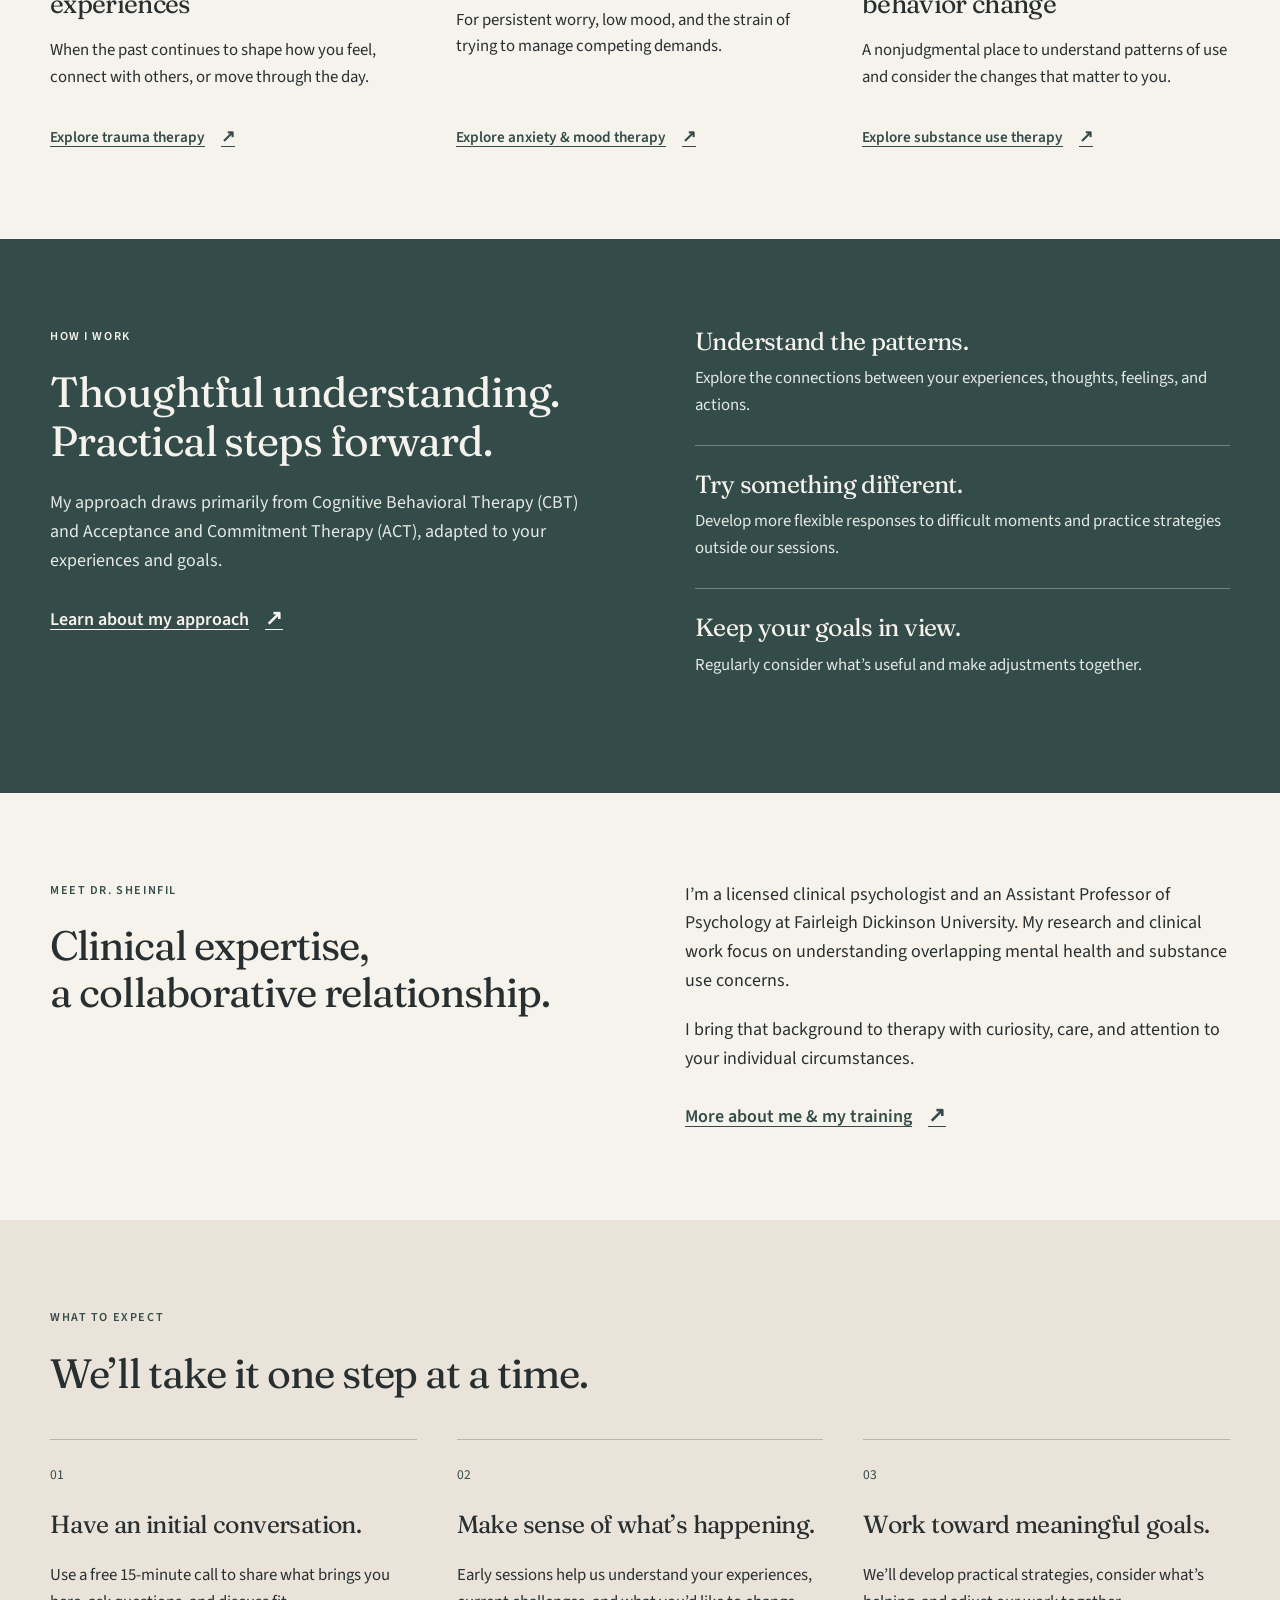
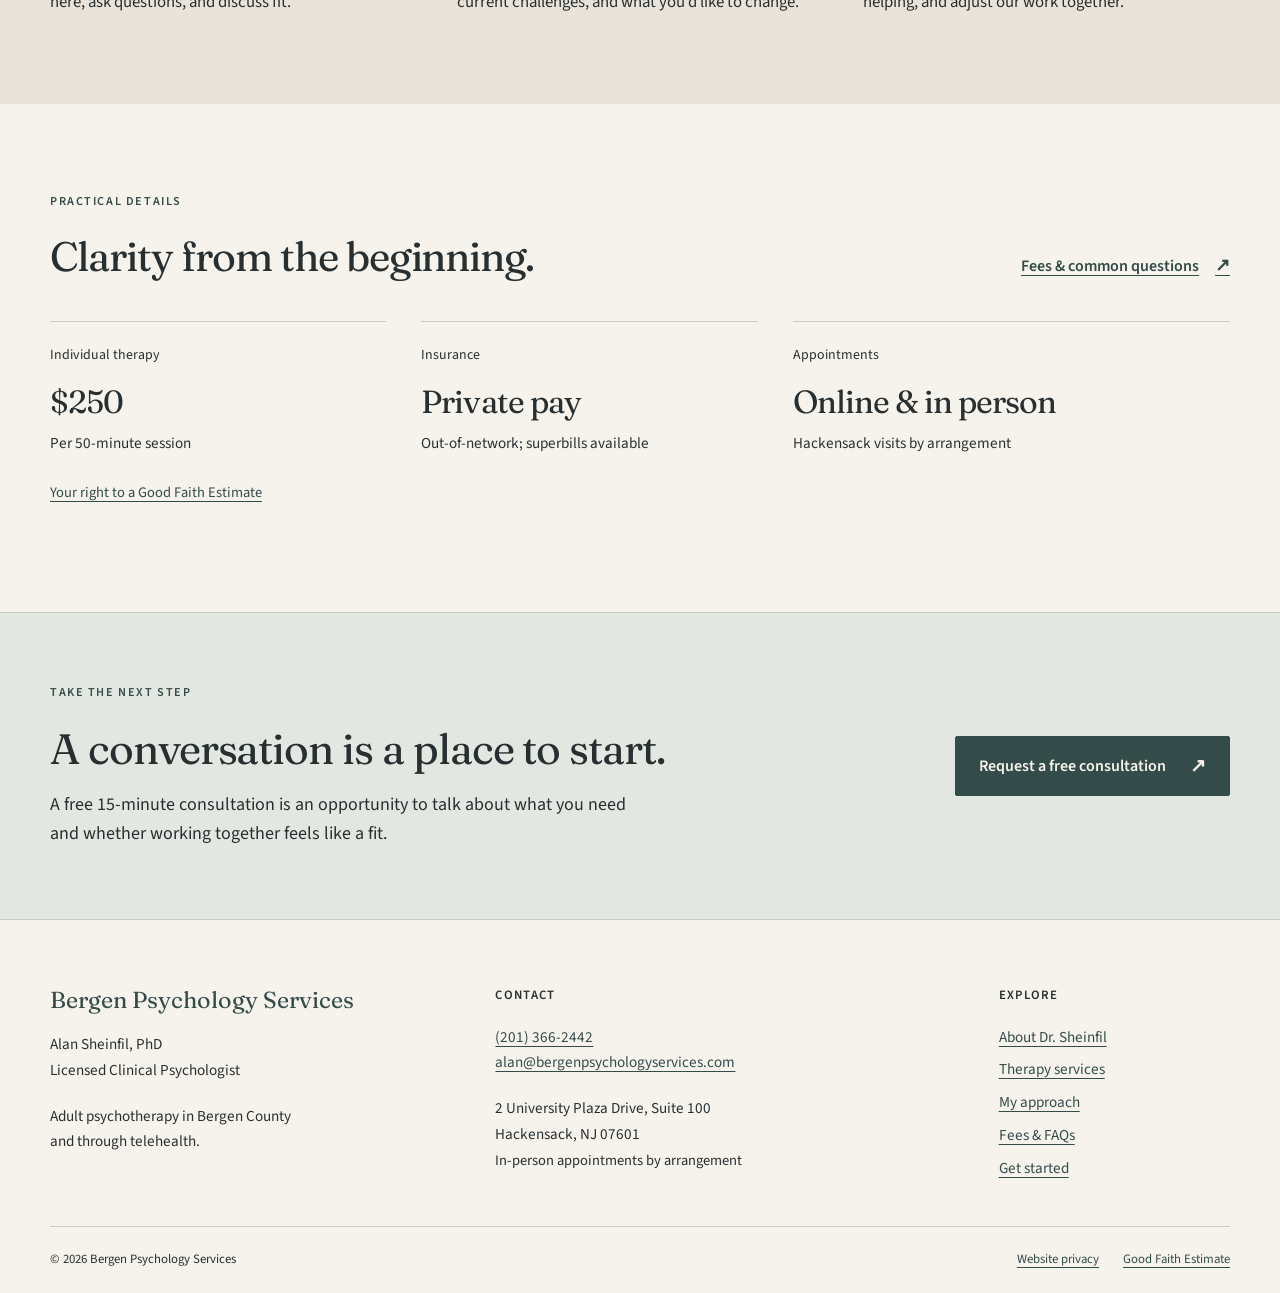
==== commit a0ddd11a: "Refine practice website with adult therapy pages and clearer consultation flow" ====
--- a/index.html
+++ b/index.html
@@ -1,694 +1,431 @@
-<!DOCTYPE html>
-<html lang="en">
-<head>
-  <meta charset="UTF-8" />
-  <link rel="icon" type="image/svg+xml" href="Images/favicon.svg" />
-  <meta name="viewport" content="width=device-width, initial-scale=1.0" />
-  <title>Dr. Alan Sheinfil, PhD | Clinical Psychologist | Hackensack, NJ</title>
-  <meta name="description" content="Licensed clinical psychologist specializing in trauma, anxiety, and substance use. In-person and telehealth in Hackensack, NJ. Free 15-minute consultation." />
-  <link href="https://fonts.googleapis.com/css2?family=Libertinus+Serif:ital,wght@0,400;0,500;0,600;1,400&family=Open+Sans:wght@400;500;600&display=swap" rel="stylesheet">
-  <style>
-    :root {
-      --brand: #6a6e4d;
-      --alt-brand: #b4b0a0;
-      --heading: #353e2d;
-      --text: #353e2d;
-      --primary: #6a6e4d;
-      --secondary: #353e2d;
-      --border: #dedcdc;
-      --subtle-bg: #f5f4f0;
-      --extra: #c8b49e;
-      --white: #ffffff;
-      --font-heading: 'Libertinus Serif', serif;
-      --font-body: 'Open Sans', sans-serif;
-    }
-
-    * { margin: 0; padding: 0; box-sizing: border-box; }
-
-    html { scroll-behavior: smooth; }
-
-    body {
-      font-family: var(--font-body);
-      color: var(--text);
-      line-height: 1.7;
-      font-size: 16px;
-      background: var(--white);
-    }
-
-    h1, h2, h3, h4 {
-      font-family: var(--font-heading);
-      color: var(--heading);
-      font-weight: 400;
-    }
-
-    .container {
-      max-width: 1100px;
-      margin: 0 auto;
-      padding: 0 24px;
-    }
-
-    /* NAV */
-    nav {
-      position: fixed;
-      top: 0;
-      left: 0;
-      right: 0;
-      background: rgba(255,255,255,0.95);
-      backdrop-filter: blur(10px);
-      border-bottom: 1px solid var(--border);
-      z-index: 100;
-      padding: 16px 0;
-    }
-
-    nav .container {
-      display: flex;
-      align-items: center;
-      justify-content: space-between;
-    }
-
-    .logo {
-      display: flex;
-      align-items: center;
-      text-decoration: none;
-    }
-
-    .logo img {
-      height: 55px;
-      width: auto;
-    }
-
-    .nav-links {
-      display: flex;
-      align-items: center;
-      gap: 32px;
-      list-style: none;
-    }
-
-    .nav-links a {
-      text-decoration: none;
-      color: var(--text);
-      font-size: 0.9rem;
-      transition: color 0.2s;
-    }
-
-    .nav-links a:hover { color: var(--brand); }
-
-    .nav-links a.btn-primary {
-      color: #ffffff;
-      background: var(--primary);
-      font-weight: 600;
-    }
-
-    .nav-links a.btn-primary:hover {
-      background: var(--heading);
-      color: #ffffff;
-    }
-
-    .btn {
-      display: inline-block;
-      padding: 12px 28px;
-      border-radius: 6px;
-      text-decoration: none;
-      font-size: 0.9rem;
-      font-weight: 500;
-      transition: all 0.2s;
-      cursor: pointer;
-      border: none;
-    }
-
-    .btn-primary {
-      background: var(--primary);
-      color: var(--white);
-    }
-
-    .btn-primary:hover {
-      background: var(--secondary);
-    }
-
-    .btn-secondary {
-      background: transparent;
-      color: var(--primary);
-      border: 1.5px solid var(--primary);
-    }
-
-    .btn-secondary:hover {
-      background: var(--subtle-bg);
-    }
-
-    .mobile-cta { display: none; }
-
-    /* HERO */
-    .hero {
-      padding: 160px 0 100px;
-      background: var(--subtle-bg);
-    }
-
-    .hero h1 {
-      font-size: 54px;
-      line-height: 1;
-      max-width: 600px;
-      margin-bottom: 20px;
-    }
-
-    .hero p {
-      font-size: 1.15rem;
-      max-width: 410px;
-      margin-bottom: 36px;
-      color: var(--text);
-    }
-
-    .hero .btn { font-size: 1rem; padding: 14px 32px; }
-
-    .hero-phone {
-      margin-top: 20px;
-      font-size: 1rem;
-      color: var(--text);
-    }
-
-    .hero-phone a {
-      color: var(--brand);
-      text-decoration: none;
-      font-weight: 600;
-    }
-
-    .hero-phone a:hover { text-decoration: underline; }
-
-    /* SECTIONS */
-    section {
-      padding: 90px 0;
-    }
-
-    section h2 {
-      font-size: 42px;
-      margin-bottom: 24px;
-    }
-
-    section p {
-      max-width: none;
-      margin-bottom: 16px;
-    }
-
-    .section-bridge {
-      background: var(--white);
-    }
-
-    .section-about {
-      background: var(--subtle-bg);
-    }
-
-    .section-fees {
-      background: var(--white);
-    }
-
-    .section-contact {
-      background: var(--subtle-bg);
-    }
-
-    /* ABOUT */
-    .about-grid {
-      display: grid;
-      grid-template-columns: 1.2fr 1fr;
-      gap: 60px;
-      align-items: start;
-    }
-
-    .about-photo {
-      width: 100%;
-      aspect-ratio: 4/5;
-      object-fit: cover;
-      border-radius: 8px;
-    }
-
-    .credentials {
-      margin-top: 28px;
-      padding-top: 24px;
-      border-top: 1px solid var(--border);
-    }
-
-    .credentials h3 {
-      font-size: 1.1rem;
-      margin-bottom: 12px;
-    }
-
-    .credentials p {
-      font-size: 0.9rem;
-      margin-bottom: 4px;
-      color: var(--text);
-    }
-
-    .credentials .licensure {
-      margin-top: 14px;
-      font-size: 0.85rem;
-      color: var(--brand);
-      font-weight: 500;
-    }
-
-    .specialties {
-      margin-top: 28px;
-      padding-top: 24px;
-      border-top: 1px solid var(--border);
-    }
-
-    .specialties h3 {
-      font-size: 1.1rem;
-      margin-bottom: 12px;
-    }
-
-    .specialties ul {
-      list-style: none;
-      display: flex;
-      flex-wrap: wrap;
-      gap: 8px;
-    }
-
-    .specialties li {
-      background: var(--white);
-      border: 1px solid var(--border);
-      padding: 6px 14px;
-      border-radius: 20px;
-      font-size: 0.85rem;
-      color: var(--text);
-    }
-
-    /* APPROACH */
-    .approach-grid {
-      display: grid;
-      grid-template-columns: 1.2fr 1fr;
-      gap: 60px;
-      align-items: start;
-    }
-
-    .approach-list {
-      padding: 0;
-      list-style: none;
-      display: grid;
-      grid-template-columns: 1fr;
-      gap: 12px;
-    }
-
-    .approach-list li {
-      font-size: 0.95rem;
-      padding-left: 20px;
-      position: relative;
-    }
-
-    .approach-list li::before {
-      content: "";
-      position: absolute;
-      left: 0;
-      top: 9px;
-      width: 8px;
-      height: 8px;
-      border-radius: 50%;
-      background: var(--extra);
-    }
-
-    /* FEES */
-    .fees-card {
-      background: var(--white);
-      border: 1px solid var(--border);
-      border-radius: 10px;
-      padding: 40px;
-      max-width: none;
-    }
-
-    .fees-card h3 {
-      font-size: 1.2rem;
-      margin-bottom: 12px;
-      color: var(--heading);
-    }
-
-    .fees-card p {
-      font-size: 0.95rem;
-      margin-bottom: 12px;
-    }
-
-    .fees-card .note {
-      font-size: 0.85rem;
-      color: var(--brand);
-      margin-top: 20px;
-      padding-top: 16px;
-      border-top: 1px solid var(--border);
-    }
-
-    .payment-methods {
-      margin-top: 16px;
-      font-size: 0.85rem;
-      color: var(--brand);
-    }
-
-    /* CONTACT */
-    .contact-grid {
-      display: grid;
-      grid-template-columns: 0.8fr 1.2fr;
-      gap: 60px;
-      align-items: start;
-    }
-
-    .contact-info {
-      font-size: 0.95rem;
-    }
-
-    .contact-info p {
-      margin-bottom: 12px;
-    }
-
-    .contact-info a {
-      color: var(--brand);
-      text-decoration: none;
-    }
-
-    .contact-info a:hover { text-decoration: underline; }
-
-    .contact-info .label {
-      font-weight: 600;
-      display: block;
-      margin-top: 20px;
-      margin-bottom: 4px;
-      color: var(--heading);
-    }
-
-    .form-wrapper {
-      background: var(--white);
-      border: 1px solid var(--border);
-      border-radius: 10px;
-      padding: 36px;
-    }
-
-    /* FORM */
-    .form-group {
-      margin-bottom: 20px;
-    }
-
-    .form-group label {
-      display: block;
-      font-size: 0.9rem;
-      font-weight: 500;
-      color: var(--heading);
-      margin-bottom: 6px;
-    }
-
-    .form-group input,
-    .form-group textarea,
-    .form-group select {
-      width: 100%;
-      padding: 12px 16px;
-      border: 1px solid var(--border);
-      border-radius: 6px;
-      font-size: 0.95rem;
-      font-family: var(--font-body);
-      background: var(--white);
-      transition: border-color 0.2s;
-    }
-
-    .form-group input:focus,
-    .form-group textarea:focus,
-    .form-group select:focus {
-      outline: none;
-      border-color: var(--brand);
-    }
-
-    .form-group textarea {
-      min-height: 120px;
-      resize: vertical;
-    }
-
-    .form-note {
-      font-size: 0.85rem;
-      color: var(--text);
-      margin-top: 16px;
-    }
-
-    /* FOOTER */
-    footer {
-      padding: 40px 0;
-      border-top: 1px solid var(--border);
-      text-align: center;
-      font-size: 0.85rem;
-      color: var(--text);
-    }
-
-    footer a {
-      color: var(--alt-brand);
-      text-decoration: none;
-    }
-
-    footer a:hover { text-decoration: underline; }
-
-    /* MOBILE */
-    @media (max-width: 768px) {
-      .nav-links { display: none; }
-
-      .mobile-cta {
-        display: inline-block;
-        position: fixed;
-        bottom: 20px;
-        right: 20px;
-        z-index: 100;
-        background: var(--primary);
-        color: var(--white);
-        padding: 12px 24px;
-        border-radius: 6px;
-        font-size: 0.9rem;
-        font-weight: 600;
-        text-decoration: none;
-        box-shadow: 0 4px 12px rgba(0,0,0,0.15);
-      }
-
-      .hero { padding: 120px 0 60px; }
-      .hero h1 { font-size: 28px; line-height: 1.1; max-width: 90%; }
-      .hero p { font-size: 1rem; max-width: none; }
-
-      section { padding: 50px 0; }
-      section h2 { font-size: 28px; margin-bottom: 16px; }
-
-      .about-grid {
-        grid-template-columns: 1fr;
-        gap: 32px;
-      }
-
-      .about-photo {
-        aspect-ratio: 4/5;
-        max-width: 320px;
-        margin: 0 auto;
-        order: -1;
-      }
-
-      .approach-grid {
-        grid-template-columns: 1fr;
-        gap: 32px;
-      }
-
-      .approach-list { gap: 8px; }
-      .approach-list li { font-size: 0.9rem; }
-
-      .fees-card { padding: 24px; }
-
-      .contact-grid {
-        grid-template-columns: 1fr;
-        gap: 32px;
-      }
-
-      .form-wrapper { padding: 24px; }
-
-      .form-group input,
-      .form-group textarea,
-      .form-group select {
-        padding: 14px 16px;
-        font-size: 16px;
-      }
-    }
-  </style>
-</head>
-<body>
-
-  <!-- NAVIGATION -->
-  <nav>
-    <div class="container">
-      <a href="https://bergenpsychologyservices.com" class="logo">
-        <img src="Images/Header Logo.svg" alt="Bergen Psychology Services" height="40" />
-      </a>
-      <ul class="nav-links">
-        <li><a href="#approach">Approach</a></li>
-        <li><a href="#about">About</a></li>
-        <li><a href="#fees">Fees</a></li>
-        <li><a href="#contact" class="btn btn-primary">Request a Call</a></li>
-      </ul>
-    </div>
-  </nav>
-
-  <!-- HERO -->
-  <section class="hero">
-    <div class="container">
-      <h1>Therapy that starts where you are and supports where you want to go.</h1>
-      <p>Licensed clinical psychologist in Hackensack, NJ. In-person and secure telehealth.</p>
-      <a href="#contact" class="btn btn-primary">Request a Free 15-Minute Call</a>
-      <p class="hero-phone">Or call directly: <a href="tel:+12013662442">(201) 366-2442</a></p>
-    </div>
-  </section>
-
-  <!-- APPROACH -->
-  <section class="section-bridge" id="approach">
-    <div class="container">
-      <h2>Working Together</h2>
-      <div class="approach-grid">
-        <div>
-          <p>You might be dealing with more than feels doable right now. Reaching out to talk about what's been happening for you is a meaningful step.</p>
-          <p>I don't approach therapy as repairing something broken, but as making sense of the patterns that aren't serving you, and learning how to do things differently. My role is to be alongside you as we focus on understanding any obstacles you are experiencing, identifying the changes you'd really like to see, and helping your life feel more authentic.</p>
-          <p>In our sessions, we'll focus on exploring what feels hard to move through right now and what you're hoping will feel different over time. That might look like learning new ways to manage stress and difficult emotions, understanding how past experiences are affecting you now, changing habits or reactions that keep repeating and causing pain, or working through the tension or conflict that shows up with partners, family, colleagues, or in the day-to-day. </p>
-       <p style="margin-top:24px;">I draw primarily on <strong>Cognitive Behavioral Therapy (CBT)</strong> and <strong>Acceptance and Commitment Therapy (ACT).</strong> In practice, that means we'll work to notice habits of thinking and reacting that aren't serving you, build flexibility around intense or confusing emotions, and make changes that align with your values and priorities.
-        </div>
-        <ul class="approach-list">
-          <li>Cognitive Behavioral (CBT)</li>
-          <li>Acceptance &amp; Commitment (ACT)</li>
-          <li>Prolonged Exposure Therapy</li>
-          <li>Cognitive Processing (CPT)</li>
-          <li>Dialectical Behavior (DBT)</li>
-          <li>Exposure Response Prevention (ERP)</li>
-          <li>Mindfulness-Based (MBCT)</li>
-          <li>Motivational Interviewing</li>
-          <li>Psychological Testing &amp; Evaluation</li>
-          <li>Unified Protocol (UP)</li>
-        </ul>
-      </div>
-    </div>
-  </section>
-
-  <!-- ABOUT -->
-  <section class="section-about" id="about">
-    <div class="container">
-      <h2>About Me</h2> 
-      <div class="about-grid">
-        <div>
-          <p>
-Hi, I'm Dr. Alan Sheinfil, a licensed clinical psychologist in Hackensack, NJ. I support clients in a space where we can talk openly and work actively on the challenges you’re facing.</p>
-<p>My goal is for our sessions to be a space where you can express yourself fully and feel seen, understood, and responded to.</p>
-<p>I work with teens, adults, and older adults in an individualized setting, planned around your specific goals and circumstances.</p>
-
-<div class="credentials">
-    <h3>Education &amp; Training</h3>
-    <p>PhD, Clinical Psychology — Syracuse University</p>
-    <p>Postdoctoral Fellowship — Michael E. DeBakey VA Medical Center</p>
-    <p>Predoctoral Internship — UT Health Science Center, Houston</p>
-    
-    <p class="licensure">Licensed: New Jersey · New York · Texas</p>
-  </div>
-
-          <div class="specialties">
-            <h3>Top Specialties</h3>
-            <ul>
-              <li>Trauma &amp; PTSD</li>
-              <li>Substance Use</li>
-              <li>Anxiety</li>
-              <li>Depression</li>
-              <li>Stress</li>
-              <li>Emotional Regulation</li>
-              <li>Life Transitions</li>
-              <li>Veterans</li>
-              <li>LGBTQ+</li>
-              <li>Chronic Illness &amp; Pain</li>
-              <li>Psychological Testing</li>
-            </ul>
-          </div>
-        </div>
-        <img class="about-photo" src="Images/HeadShot-alans (1).png" alt="Dr. Alan Sheinfil, Psychologist, PhD" />
-      </div>
-    </div>
-  </section>
-
-  <!-- FEES -->
-  <section class="section-fees" id="fees">
-    <div class="container">
-      <h2>Fees &amp; Insurance</h2>
-      <div class="fees-card">
-        <h3>Individual Sessions</h3>
-        <p>$250 per 50-minute session</p>
-        <p class="payment-methods">Payment methods: ACH, Amex, Cash, Check, Discover, HSA, Mastercard, PayPal, Venmo, Visa, Zelle</p>
-
-        <h3 style="margin-top:28px;">Insurance</h3>
-        <p>I'm an out-of-network provider and don't bill insurance directly. I can provide a detailed superbill that you may submit to your insurance company for possible reimbursement.</p>
-        <p class="note">If you're not sure whether your plan covers out-of-network therapy, I'm happy to help you review your options during our free consultation call.</p>
-      </div>
-    </div>
-  </section>
-
-  <!-- CONTACT -->
-  <section class="section-contact" id="contact">
-    <div class="container">
-      <h2>Get In Touch</h2>
-
-      <div class="contact-grid">
-        <div class="contact-info">
-          <span class="label">Office</span>
-          <p>Bergen Psychology Services<br>2 University Plaza Drive, Suite 100<br>Hackensack, NJ 07601</p>
-
-          <span class="label">Phone</span>
-          <p><a href="tel:+12013662442">(201) 366-2442</a></p>
-
-          <span class="label">Email</span>
-          <p><a href="mailto:alan@bergenpsychologyservices.com">alan@bergenpsychologyservices.com</a></p>
-
-
-          <span class="label">Availability</span>
-          <p>In-person and secure telehealth</p>
-
-          <span class="label">Licensed In</span>
-          <p>New Jersey · New York · Texas</p>
-        </div>
-
-        <div class="form-wrapper">
-          <form action="https://api.staticforms.dev/submit" method="POST">
-            <input type="hidden" name="apiKey" value="sf_63b4e4f613d7fedf5c03d8c2" />
-            <input type="hidden" name="subject" value="Bergen Psych Consult Request" />
-            <div class="form-group">
-              <label for="name">Name</label>
-              <input type="text" id="name" name="name" required />
-            </div>
-            <div class="form-group">
-              <label for="email">Email</label>
-              <input type="email" id="email" name="email" required />
-            </div>
-            <div class="form-group">
-              <label for="phone">Phone</label>
-              <input type="tel" id="phone" name="phone" />
-            </div>
-            <div class="form-group">
-              <label for="best-time">Preferred time to reach you</label>
-              <select id="best-time" name="best-time">
-                <option value="">Select a preference…</option>
-                <option>Morning</option>
-                <option>Afternoon</option>
-                <option>Evening</option>
-                <option>No preference</option>
-              </select>
-            </div>
-            <div class="form-group">
-              <label for="message">Message</label>
-              <textarea id="message" name="message"></textarea>
-            </div>
-            <button type="submit" class="btn btn-primary">Send Request</button>
-            <p class="form-note">Please do not include sensitive personal or health information in this form. Submitting a request does not establish a therapist-client relationship. If you're experiencing an emergency, please contact emergency services or dial 988.</p>
-          </form>
-          <script src="https://www.staticforms.dev/scripts/staticforms.js" defer></script>
-<script>
-  document.addEventListener('DOMContentLoaded', function () {
-    StaticForms.attach(document.querySelector('form'));
-  });
-</script>
-        </div>
-      </div>
-    </div>
-  </section>
-
-  <!-- FOOTER -->
-  <footer>
-    <div class="container">
-      <p>&copy; 2026 Bergen Psychology Services · Dr. Alan Sheinfil, PhD · Hackensack, NJ</p>
-<p style="margin-top:8px;"><a href="https://bergenpsychologyservices.com/privacy">Privacy Policy</a></p>   
-    </div>
-  </footer>
-
-  <a href="#contact" class="mobile-cta">Request a Call</a>
-
-</body>
-</html>   
+<!doctype html>
+<html lang="en">
+  <head>
+    <meta charset="utf-8" />
+    <meta name="viewport" content="width=device-width, initial-scale=1" />
+    <title>Bergen Psychology Services | Dr. Alan Sheinfil, PhD</title>
+    <meta
+      name="description"
+      content="Evidence-based psychotherapy for adults navigating trauma, anxiety, mood concerns, and substance use. Telehealth and in-person therapy in Hackensack, NJ."
+    />
+    <link rel="canonical" href="https://bergenpsychologyservices.com/" />
+    <meta property="og:type" content="website" />
+    <meta
+      property="og:title"
+      content="Bergen Psychology Services | Dr. Alan Sheinfil, PhD"
+    />
+    <meta
+      property="og:description"
+      content="Evidence-based psychotherapy for adults navigating trauma, anxiety, mood concerns, and substance use. Telehealth and in-person therapy in Hackensack, NJ."
+    />
+    <meta property="og:url" content="https://bergenpsychologyservices.com/" />
+    <meta
+      property="og:image"
+      content="https://bergenpsychologyservices.com/Images/HeadShot-alans%20(1).png"
+    />
+    <meta name="theme-color" content="#344c49" />
+    <link rel="icon" href="Images/favicon.svg" type="image/svg+xml" />
+    <link
+      rel="preload"
+      href="assets/fonts/fraunces-latin-400-normal.woff2"
+      as="font"
+      type="font/woff2"
+      crossorigin
+    />
+    <link
+      rel="preload"
+      href="assets/fonts/source-sans-3-latin-400-normal.woff2"
+      as="font"
+      type="font/woff2"
+      crossorigin
+    />
+    <link rel="stylesheet" href="assets/site.css" />
+    <script src="assets/site.js" defer></script>
+    <script type="application/ld+json">
+      {
+        "@context": "https://schema.org",
+        "@type": "MedicalBusiness",
+        "@id": "https://bergenpsychologyservices.com/#practice",
+        "name": "Bergen Psychology Services",
+        "url": "https://bergenpsychologyservices.com/",
+        "description": "Evidence-based psychotherapy for adults navigating trauma, anxiety, mood concerns, and substance use. Telehealth and in-person therapy in Hackensack, NJ.",
+        "telephone": "+1-201-366-2442",
+        "email": "alan@bergenpsychologyservices.com",
+        "address": {
+          "@type": "PostalAddress",
+          "streetAddress": "2 University Plaza Drive, Suite 100",
+          "addressLocality": "Hackensack",
+          "addressRegion": "NJ",
+          "postalCode": "07601",
+          "addressCountry": "US"
+        },
+        "image": "https://bergenpsychologyservices.com/Images/HeadShot-alans%20(1).png",
+        "founder": {
+          "@type": "Person",
+          "name": "Alan Sheinfil",
+          "honorificSuffix": "PhD"
+        }
+      }
+    </script>
+  </head>
+  <body>
+    <a class="skip-link" href="#main">Skip to content</a>
+    <header class="site-header">
+      <div class="container header-inner">
+        <a
+          class="brand"
+          href="index.html"
+          aria-label="Bergen Psychology Services — home"
+          ><img
+            src="assets/logo.svg"
+            width="210"
+            height="76"
+            alt="Bergen Psychology Services"
+        /></a>
+        <nav class="desktop-nav" aria-label="Main">
+          <ul>
+            <li><a href="index.html" aria-current="page">Home</a></li>
+            <li><a href="about.html">About</a></li>
+            <li><a href="services.html">Therapy Services</a></li>
+            <li><a href="approach.html">My Approach</a></li>
+            <li><a href="faq.html">FAQs</a></li>
+            <li><a href="get-started.html" class="nav-cta">Get Started</a></li>
+          </ul>
+        </nav>
+        <details class="mobile-nav">
+          <summary>Menu <span aria-hidden="true">☰</span></summary>
+          <nav aria-label="Mobile">
+            <ul>
+              <li><a href="index.html" aria-current="page">Home</a></li>
+              <li><a href="about.html">About</a></li>
+              <li><a href="services.html">Therapy Services</a></li>
+              <li><a href="approach.html">My Approach</a></li>
+              <li><a href="faq.html">FAQs</a></li>
+              <li>
+                <a href="get-started.html" class="nav-cta">Get Started</a>
+              </li>
+            </ul>
+          </nav>
+        </details>
+      </div>
+    </header>
+    <main id="main" tabindex="-1">
+      <section class="hero">
+        <div class="container hero-grid">
+          <div class="hero-copy">
+            <p class="eyebrow">Adult psychotherapy · Bergen County, NJ</p>
+            <h1>
+              Thoughtful, <span class="nowrap">evidence-based</span> therapy for
+              meaningful change.
+            </h1>
+            <p class="lede">
+              Individual psychotherapy for adults in Bergen County, New Jersey,
+              and online.
+            </p>
+            <p>
+              I’m Dr. Alan Sheinfil, a licensed clinical psychologist. Together,
+              we can understand what’s keeping you stuck and develop practical
+              ways to move toward what matters to you.
+            </p>
+            <a class="button" href="get-started.html#request"
+              >Request a free consultation<span aria-hidden="true">↗</span></a
+            >
+            <p class="hero-detail">
+              Free 15-minute call · Telehealth &amp; in-person by arrangement
+            </p>
+          </div>
+          <figure class="hero-portrait">
+            <img
+              src="Images/HeadShot-alans%20(1).png"
+              alt="Dr. Alan Sheinfil"
+              width="446"
+              height="601"
+              fetchpriority="high"
+            />
+            <figcaption>
+              <strong>Alan Sheinfil, PhD</strong
+              ><span>Licensed Clinical Psychologist</span>
+            </figcaption>
+          </figure>
+        </div>
+      </section>
+      <section class="section recognition">
+        <div class="container split">
+          <div>
+            <p class="eyebrow">Room to understand. Space to change.</p>
+            <h2>
+              When something isn’t working, understanding why is a place to
+              start.
+            </h2>
+          </div>
+          <div class="prose">
+            <p>
+              You may be overwhelmed by stress, carrying difficult experiences
+              from the past, or finding yourself in patterns that are hard to
+              change.
+            </p>
+            <p>
+              Sometimes the concern is clear. Other times, you simply know
+              you’re not feeling or functioning the way you’d like.
+            </p>
+            <p>
+              Therapy offers a place to make sense of those experiences, feel
+              heard, and begin trying new ways forward.
+            </p>
+          </div>
+        </div>
+      </section>
+      <section class="section" id="services">
+        <div class="container">
+          <div class="section-heading">
+            <div>
+              <p class="eyebrow">Areas of focus</p>
+              <h2>
+                Support for the challenges<br class="desktop-break" />
+                that affect your everyday life.
+              </h2>
+            </div>
+            <a class="text-link" href="services.html"
+              >All therapy services <span aria-hidden="true">↗</span></a
+            >
+          </div>
+          <div class="focus-grid">
+            <article>
+              <p class="index-number" aria-hidden="true">01 /</p>
+              <h3>Trauma &amp; difficult experiences</h3>
+              <p>
+                When the past continues to shape how you feel, connect with
+                others, or move through the day.
+              </p>
+              <a class="text-link" href="trauma-therapy.html"
+                >Explore trauma therapy <span aria-hidden="true">↗</span></a
+              >
+            </article>
+            <article>
+              <p class="index-number" aria-hidden="true">02 /</p>
+              <h3>Anxiety, stress &amp; mood</h3>
+              <p>
+                For persistent worry, low mood, and the strain of trying to
+                manage competing demands.
+              </p>
+              <a class="text-link" href="anxiety-mood-therapy.html"
+                >Explore anxiety &amp; mood therapy
+                <span aria-hidden="true">↗</span></a
+              >
+            </article>
+            <article>
+              <p class="index-number" aria-hidden="true">03 /</p>
+              <h3>Substance use &amp; behavior change</h3>
+              <p>
+                A nonjudgmental place to understand patterns of use and consider
+                the changes that matter to you.
+              </p>
+              <a class="text-link" href="substance-use-therapy.html"
+                >Explore substance use therapy
+                <span aria-hidden="true">↗</span></a
+              >
+            </article>
+          </div>
+        </div>
+      </section>
+      <section class="section sage" id="approach">
+        <div class="container split">
+          <div>
+            <p class="eyebrow">How I work</p>
+            <h2>Thoughtful understanding.<br />Practical steps forward.</h2>
+            <p>
+              My approach draws primarily from Cognitive Behavioral Therapy
+              (CBT) and Acceptance and Commitment Therapy (ACT), adapted to your
+              experiences and goals.
+            </p>
+            <a class="text-link" href="approach.html"
+              >Learn about my approach <span aria-hidden="true">↗</span></a
+            >
+          </div>
+          <div class="principles">
+            <div>
+              <h3>Understand the patterns.</h3>
+              <p>
+                Explore the connections between your experiences, thoughts,
+                feelings, and actions.
+              </p>
+            </div>
+            <div>
+              <h3>Try something different.</h3>
+              <p>
+                Develop more flexible responses to difficult moments and
+                practice strategies outside our sessions.
+              </p>
+            </div>
+            <div>
+              <h3>Keep your goals in view.</h3>
+              <p>
+                Regularly consider what’s useful and make adjustments together.
+              </p>
+            </div>
+          </div>
+        </div>
+      </section>
+      <section class="section" id="about">
+        <div class="container split">
+          <div>
+            <p class="eyebrow">Meet Dr. Sheinfil</p>
+            <h2>Clinical expertise,<br />a collaborative relationship.</h2>
+          </div>
+          <div class="prose">
+            <p>
+              I’m a licensed clinical psychologist and an Assistant Professor of
+              Psychology at Fairleigh Dickinson University. My research and
+              clinical work focus on understanding overlapping mental health and
+              substance use concerns.
+            </p>
+            <p>
+              I bring that background to therapy with curiosity, care, and
+              attention to your individual circumstances.
+            </p>
+            <a class="text-link" href="about.html"
+              >More about me &amp; my training
+              <span aria-hidden="true">↗</span></a
+            >
+          </div>
+        </div>
+      </section>
+      <section class="section linen">
+        <div class="container">
+          <p class="eyebrow">What to expect</p>
+          <h2>We’ll take it one step at a time.</h2>
+          <ol class="steps">
+            <li>
+              <span aria-hidden="true">01</span>
+              <div>
+                <h3>Have an initial conversation.</h3>
+                <p>
+                  Use a free 15-minute call to share what brings you here, ask
+                  questions, and discuss fit.
+                </p>
+              </div>
+            </li>
+            <li>
+              <span aria-hidden="true">02</span>
+              <div>
+                <h3>Make sense of what’s happening.</h3>
+                <p>
+                  Early sessions help us understand your experiences, current
+                  challenges, and what you’d like to change.
+                </p>
+              </div>
+            </li>
+            <li>
+              <span aria-hidden="true">03</span>
+              <div>
+                <h3>Work toward meaningful goals.</h3>
+                <p>
+                  We’ll develop practical strategies, consider what’s helping,
+                  and adjust our work together.
+                </p>
+              </div>
+            </li>
+          </ol>
+        </div>
+      </section>
+      <section class="section" id="fees">
+        <div class="container">
+          <div class="section-heading">
+            <div>
+              <p class="eyebrow">Practical details</p>
+              <h2>Clarity from the beginning.</h2>
+            </div>
+            <a class="text-link" href="faq.html"
+              >Fees &amp; common questions <span aria-hidden="true">↗</span></a
+            >
+          </div>
+          <dl class="details-grid">
+            <div>
+              <dt>Individual therapy</dt>
+              <dd class="display-value">$250</dd>
+              <dd>Per 50-minute session</dd>
+            </div>
+            <div>
+              <dt>Insurance</dt>
+              <dd class="display-value">Private pay</dd>
+              <dd>Out-of-network; superbills available</dd>
+            </div>
+            <div>
+              <dt>Appointments</dt>
+              <dd class="display-value">Online &amp; in person</dd>
+              <dd>Hackensack visits by arrangement</dd>
+            </div>
+          </dl>
+          <p class="small">
+            <a href="good-faith-estimate.html"
+              >Your right to a Good Faith Estimate</a
+            >
+          </p>
+        </div>
+      </section>
+      <section class="closing">
+        <div class="container closing-inner">
+          <div>
+            <p class="eyebrow">Take the next step</p>
+            <h2>A conversation is a place to start.</h2>
+            <p>
+              A free 15-minute consultation is an opportunity to talk about what
+              you need and whether working together feels like a fit.
+            </p>
+          </div>
+          <a class="button" href="get-started.html#request"
+            >Request a free consultation<span aria-hidden="true">↗</span></a
+          >
+        </div>
+      </section>
+    </main>
+    <footer class="site-footer">
+      <div class="container footer-grid">
+        <div>
+          <a class="footer-brand" href="index.html"
+            >Bergen Psychology Services</a
+          >
+          <p>Alan Sheinfil, PhD<br />Licensed Clinical Psychologist</p>
+          <p>
+            Adult psychotherapy in Bergen County<br />and through telehealth.
+          </p>
+        </div>
+        <div>
+          <h2>Contact</h2>
+          <p>
+            <a href="tel:+12013662442">(201) 366-2442</a><br /><a
+              href="mailto:alan@bergenpsychologyservices.com"
+              >alan@bergenpsychologyservices.com</a
+            >
+          </p>
+          <p>
+            2 University Plaza Drive, Suite 100<br />Hackensack, NJ 07601<br /><span
+              class="small"
+              >In-person appointments by arrangement</span
+            >
+          </p>
+        </div>
+        <nav aria-label="Footer">
+          <h2>Explore</h2>
+          <ul>
+            <li><a href="about.html">About Dr. Sheinfil</a></li>
+            <li><a href="services.html">Therapy services</a></li>
+            <li><a href="approach.html">My approach</a></li>
+            <li><a href="faq.html">Fees &amp; FAQs</a></li>
+            <li><a href="get-started.html#request">Get started</a></li>
+          </ul>
+        </nav>
+      </div>
+      <div class="container footer-bottom">
+        <p>© 2026 Bergen Psychology Services</p>
+        <div>
+          <a href="privacy.html">Website privacy</a
+          ><a href="good-faith-estimate.html">Good Faith Estimate</a>
+        </div>
+      </div>
+    </footer>
+    <a class="mobile-cta" href="get-started.html#request"
+      >Request a free consultation <span aria-hidden="true">↗</span></a
+    >
+  </body>
+</html>
--- a/assets/site.css
+++ b/assets/site.css
@@ -0,0 +1,1412 @@
+@font-face {
+  font-family: Fraunces;
+  src: url("fonts/fraunces-latin-400-normal.woff2") format("woff2");
+  font-weight: 400;
+  font-style: normal;
+  font-display: swap;
+}
+@font-face {
+  font-family: "Source Sans 3";
+  src: url("fonts/source-sans-3-latin-400-normal.woff2") format("woff2");
+  font-weight: 400;
+  font-style: normal;
+  font-display: swap;
+}
+@font-face {
+  font-family: "Source Sans 3";
+  src: url("fonts/source-sans-3-latin-600-normal.woff2") format("woff2");
+  font-weight: 600 900;
+  font-style: normal;
+  font-display: swap;
+}
+:root {
+  --sage: #344c49;
+  --ivory: #f6f3ed;
+  --linen: #d6ccbe;
+  --clay: #a5796b;
+  --charcoal: #282f30;
+  --muted: #52625e;
+  --line: #c9cbc3;
+  --paper: #fdfcf9;
+  --serif: Fraunces, Georgia, serif;
+  --sans: "Source Sans 3", Arial, sans-serif;
+}
+* {
+  box-sizing: border-box;
+}
+html {
+  scroll-behavior: smooth;
+  scroll-padding-top: 24px;
+}
+body {
+  margin: 0;
+  background: var(--ivory);
+  color: var(--charcoal);
+  font-family: var(--sans);
+  font-size: 18px;
+  line-height: 1.6;
+  -webkit-font-smoothing: antialiased;
+}
+h1,
+h2,
+h3 {
+  font-family: var(--serif);
+  font-weight: 400;
+  line-height: 1.15;
+  letter-spacing: -0.025em;
+  margin: 0 0 24px;
+}
+h1 {
+  font-size: clamp(2.5rem, 4.9vw, 4.5rem);
+}
+h2 {
+  font-size: clamp(2rem, 3.2vw, 3rem);
+}
+h3 {
+  font-size: 1.65rem;
+}
+p {
+  margin: 0 0 20px;
+}
+strong {
+  font-weight: 600;
+}
+a {
+  color: var(--sage);
+  text-underline-offset: 4px;
+  text-decoration-thickness: 1px;
+}
+a:hover {
+  text-decoration-thickness: 2px;
+}
+a,
+button,
+input,
+select,
+summary {
+  -webkit-tap-highlight-color: transparent;
+}
+a:focus-visible,
+button:focus-visible,
+input:focus-visible,
+select:focus-visible,
+summary:focus-visible {
+  outline: 3px solid #846152;
+  outline-offset: 5px;
+}
+img {
+  display: block;
+  max-width: 100%;
+  height: auto;
+}
+figure {
+  margin: 0;
+}
+ul,
+ol {
+  padding-left: 1.3em;
+  margin: 0 0 24px;
+}
+li + li {
+  margin-top: 8px;
+}
+hr {
+  border: 0;
+  border-top: 1px solid var(--line);
+  margin: 38px 0;
+}
+button,
+input,
+select {
+  font: inherit;
+}
+button,
+a,
+summary {
+  touch-action: manipulation;
+}
+.container {
+  width: min(1180px, calc(100% - 96px));
+  margin-inline: auto;
+}
+.narrow {
+  max-width: 760px;
+}
+.measure {
+  max-width: 760px;
+}
+.small {
+  font-size: 0.91rem;
+  line-height: 1.55;
+}
+.nowrap {
+  white-space: nowrap;
+}
+.eyebrow {
+  font-family: var(--sans);
+  font-size: 0.76rem;
+  font-weight: 600;
+  letter-spacing: 0.13em;
+  text-transform: uppercase;
+  color: var(--sage);
+  margin-bottom: 22px;
+}
+.lede {
+  font-size: 1.28rem;
+  line-height: 1.5;
+}
+.text-link {
+  font-weight: 600;
+  display: inline-flex;
+  align-items: baseline;
+  gap: 16px;
+  margin-top: 6px;
+}
+.text-link span {
+  font-size: 1.15em;
+}
+.button {
+  display: inline-flex;
+  justify-content: center;
+  align-items: center;
+  gap: 24px;
+  background: var(--sage);
+  color: var(--ivory);
+  border: 1px solid var(--sage);
+  padding: 16px 23px;
+  min-height: 54px;
+  text-decoration: none;
+  font-size: 1rem;
+  font-weight: 600;
+  line-height: 1.4;
+  border-radius: 2px;
+  transition: background 0.2s;
+  cursor: pointer;
+}
+.button:hover {
+  background: #253b38;
+}
+.button span {
+  font-size: 1.2em;
+}
+.skip-link {
+  position: absolute;
+  left: 20px;
+  top: -100px;
+  padding: 14px 20px;
+  z-index: 100;
+  background: var(--paper);
+  border: 2px solid var(--sage);
+}
+.skip-link:focus {
+  top: 12px;
+}
+.site-header {
+  border-bottom: 1px solid var(--line);
+  background: var(--ivory);
+}
+.header-inner {
+  min-height: 112px;
+  display: flex;
+  justify-content: space-between;
+  align-items: center;
+  gap: 30px;
+}
+.brand {
+  flex: 0 0 200px;
+  display: block;
+}
+.brand img {
+  width: 200px;
+  height: auto;
+}
+.desktop-nav ul,
+.mobile-nav ul,
+.site-footer nav ul {
+  display: flex;
+  align-items: center;
+  list-style: none;
+  margin: 0;
+  padding: 0;
+  gap: 25px;
+}
+.desktop-nav li,
+.mobile-nav li {
+  margin: 0;
+}
+.desktop-nav a {
+  font-size: 0.94rem;
+  text-decoration: none;
+  white-space: nowrap;
+  display: block;
+  padding-block: 10px;
+}
+.desktop-nav a:hover,
+.desktop-nav a[aria-current="page"] {
+  text-decoration: underline;
+  text-underline-offset: 7px;
+}
+.desktop-nav .nav-cta {
+  border: 1px solid var(--sage);
+  padding: 12px 19px;
+  margin-left: 2px;
+}
+.desktop-nav .nav-cta:hover {
+  background: var(--sage);
+  color: var(--ivory);
+  text-decoration: none;
+}
+.mobile-nav {
+  display: none;
+  position: relative;
+}
+.mobile-nav summary {
+  list-style: none;
+  cursor: pointer;
+  font-size: 1rem;
+  padding: 12px 0 12px 16px;
+  display: flex;
+  gap: 12px;
+}
+.mobile-nav summary::-webkit-details-marker {
+  display: none;
+}
+.hero {
+  padding: 68px 0 70px;
+  position: relative;
+  overflow: hidden;
+}
+.hero:after {
+  content: "";
+  position: absolute;
+  width: 700px;
+  height: 700px;
+  right: -280px;
+  top: 0;
+  background: url("contours.svg") center/contain no-repeat;
+  opacity: 0.35;
+  z-index: 0;
+  pointer-events: none;
+}
+.hero-grid {
+  display: grid;
+  grid-template-columns: 1.4fr 1fr;
+  gap: 72px;
+  align-items: center;
+  position: relative;
+  z-index: 1;
+}
+.hero h1 {
+  font-size: clamp(2.5rem, 4.45vw, 4.15rem);
+  line-height: 1.07;
+  max-width: 650px;
+  margin-bottom: 27px;
+}
+.hero .lede {
+  max-width: 540px;
+  font-size: 1.25rem;
+  margin-bottom: 17px;
+}
+.hero-copy > p:not(.eyebrow) {
+  max-width: 540px;
+}
+.hero-copy > .button {
+  margin-top: 7px;
+}
+.hero-detail {
+  font-size: 0.85rem;
+  color: var(--muted);
+  margin: 14px 0 0;
+}
+.hero-portrait {
+  padding: 12px 0 0;
+  max-width: 385px;
+  justify-self: end;
+  width: 100%;
+}
+.hero-portrait img {
+  width: 100%;
+  aspect-ratio: 446/550;
+  object-fit: cover;
+  object-position: top;
+  border-radius: 180px 180px 2px 2px;
+}
+.hero-portrait figcaption {
+  padding: 19px 0 0;
+  display: flex;
+  flex-direction: column;
+}
+.hero-portrait figcaption strong {
+  font-family: var(--serif);
+  font-size: 1.45rem;
+  font-weight: 400;
+  letter-spacing: -0.02em;
+}
+.hero-portrait figcaption span {
+  font-size: 0.9rem;
+  color: var(--muted);
+  margin-top: 3px;
+}
+.section {
+  padding: 88px 0;
+}
+.recognition {
+  background: var(--paper);
+  border-top: 1px solid var(--line);
+  border-bottom: 1px solid var(--line);
+}
+.split {
+  display: grid;
+  grid-template-columns: 1fr 1fr;
+  gap: 90px;
+  align-items: start;
+}
+.split h2 {
+  max-width: 510px;
+}
+.prose p:last-child {
+  margin-bottom: 0;
+}
+.prose h2:not(:first-child) {
+  margin-top: 48px;
+}
+.section-heading {
+  display: flex;
+  align-items: end;
+  justify-content: space-between;
+  gap: 45px;
+  margin-bottom: 40px;
+}
+.section-heading h2 {
+  margin-bottom: 0;
+}
+.section-heading .text-link {
+  font-size: 1rem;
+  flex-shrink: 0;
+}
+.focus-grid {
+  display: grid;
+  grid-template-columns: repeat(3, 1fr);
+  gap: 38px;
+  margin-top: 42px;
+}
+.focus-grid article {
+  border-top: 1px solid var(--sage);
+  padding-top: 26px;
+  display: flex;
+  flex-direction: column;
+}
+.focus-grid h3 {
+  max-width: 300px;
+  margin-bottom: 18px;
+}
+.focus-grid p {
+  font-size: 1.05rem;
+}
+.index-number {
+  color: var(--muted);
+  font-size: 0.9rem;
+  letter-spacing: 0.08em;
+  margin-bottom: 28px;
+}
+.focus-grid .text-link {
+  font-size: 0.95rem;
+  margin-top: auto;
+  padding-top: 12px;
+}
+.sage {
+  background: var(--sage);
+  color: var(--ivory);
+}
+.sage .eyebrow,
+.sage a {
+  color: var(--ivory);
+}
+.sage a:focus-visible {
+  outline-color: var(--ivory);
+}
+.sage .split {
+  gap: 110px;
+}
+.sage h2 {
+  font-size: clamp(2.1rem, 3.3vw, 3.1rem);
+}
+.sage p {
+  color: #e5e9e3;
+}
+.principles > div {
+  border-top: 1px solid #70837e;
+  padding: 24px 0 6px;
+}
+.principles > div:first-child {
+  padding-top: 0;
+  border: 0;
+}
+.principles h3 {
+  font-size: 1.55rem;
+  margin-bottom: 10px;
+}
+.principles p {
+  font-size: 1.05rem;
+}
+.linen {
+  background: #eae3d9;
+}
+.steps {
+  display: grid;
+  grid-template-columns: repeat(3, 1fr);
+  list-style: none;
+  gap: 40px;
+  margin: 42px 0 0;
+  padding: 0;
+}
+.steps li {
+  margin: 0;
+  border-top: 1px solid #b7b4a8;
+  padding-top: 24px;
+}
+.steps li > span {
+  color: var(--sage);
+  font-size: 0.85rem;
+  display: block;
+  margin-bottom: 24px;
+}
+.steps h3 {
+  font-size: 1.55rem;
+}
+.steps p {
+  font-size: 1.05rem;
+  margin-bottom: 0;
+}
+.details-grid {
+  display: grid;
+  grid-template-columns: 1fr 1fr 1.3fr;
+  margin: 0 0 26px;
+  gap: 35px;
+}
+.details-grid > div {
+  border-top: 1px solid var(--line);
+  padding-top: 22px;
+}
+.details-grid dt {
+  font-size: 0.87rem;
+  margin-bottom: 17px;
+}
+.details-grid dd {
+  margin: 0;
+  font-size: 0.95rem;
+}
+.details-grid .display-value {
+  font-family: var(--serif);
+  font-size: 2rem;
+  letter-spacing: -0.03em;
+  margin-bottom: 10px;
+  line-height: 1.2;
+}
+.closing {
+  padding: 70px 0;
+  background: #e2e8e1;
+  border-block: 1px solid #c3cec5;
+}
+.closing-inner {
+  display: flex;
+  align-items: center;
+  justify-content: space-between;
+  gap: 60px;
+}
+.closing-inner > div {
+  max-width: 650px;
+}
+.closing h2 {
+  font-size: 2.65rem;
+  margin-bottom: 18px;
+}
+.closing p:last-child {
+  margin-bottom: 0;
+  max-width: 590px;
+}
+.closing .button {
+  flex-shrink: 0;
+}
+.page-hero {
+  padding: 72px 0 66px;
+  border-bottom: 1px solid var(--line);
+  background: var(--ivory) url("contours.svg") no-repeat right -180px top 25%;
+  background-size: 560px;
+}
+.page-hero h1 {
+  max-width: 900px;
+}
+.page-hero .lede {
+  max-width: 790px;
+  margin-bottom: 0;
+}
+.about-layout {
+  display: grid;
+  grid-template-columns: 0.85fr 1.4fr;
+  gap: 90px;
+}
+.about-portrait {
+  max-width: 365px;
+}
+.about-portrait img {
+  border-radius: 2px;
+}
+.about-portrait figcaption {
+  font-size: 0.9rem;
+  color: var(--muted);
+  line-height: 1.65;
+  padding-top: 20px;
+}
+.about-layout h2 {
+  font-size: 2.45rem;
+}
+.credentials {
+  margin: 0;
+}
+.credentials > div {
+  padding: 20px 0;
+  border-top: 1px solid #b7b4a8;
+}
+.credentials dt {
+  font-weight: 600;
+}
+.credentials dd {
+  margin: 6px 0 0;
+}
+.process-rows {
+  max-width: 920px;
+}
+.process-rows article {
+  display: grid;
+  grid-template-columns: 90px 1fr;
+  gap: 30px;
+  padding: 42px 0;
+  border-top: 1px solid var(--line);
+}
+.process-rows article:first-child {
+  border: 0;
+  padding-top: 0;
+}
+.process-rows article:last-child {
+  padding-bottom: 0;
+}
+.process-rows .index-number {
+  padding-top: 10px;
+}
+.process-rows p:last-child {
+  margin-bottom: 0;
+}
+.modality-grid {
+  display: grid;
+  grid-template-columns: 1fr 1fr;
+  gap: 64px;
+  margin: 42px 0 28px;
+}
+.modality-grid article {
+  border-top: 1px solid #b7b4a8;
+  padding-top: 28px;
+}
+.modality-grid h3 {
+  font-size: 2rem;
+  min-height: 2.4em;
+}
+.modality-grid .eyebrow {
+  margin-top: -8px;
+}
+.example {
+  border-left: 2px solid #8a6659;
+  padding: 4px 0 4px 22px;
+  margin-top: 28px;
+  font-size: 1rem;
+}
+.example strong {
+  font-size: 0.83rem;
+  text-transform: uppercase;
+  letter-spacing: 0.08em;
+}
+.example p {
+  margin: 9px 0 0;
+}
+.faq-layout {
+  display: grid;
+  grid-template-columns: 340px 1fr;
+  gap: 80px;
+}
+.fee-summary {
+  background: #eae3d9;
+  padding: 32px;
+}
+.fee-summary h2 {
+  font-size: 3.5rem;
+  margin-bottom: 8px;
+}
+.fee-summary .button {
+  padding: 14px 18px;
+  font-size: 0.95rem;
+  gap: 14px;
+}
+.fee-summary .small {
+  margin: 22px 0 0;
+}
+.faq-list details {
+  border-bottom: 1px solid var(--line);
+}
+.faq-list details:first-child {
+  border-top: 1px solid var(--line);
+}
+.faq-list summary {
+  font-weight: 600;
+  font-size: 1.15rem;
+  padding: 23px 38px 23px 0;
+  cursor: pointer;
+  position: relative;
+  list-style: none;
+}
+.faq-list summary::-webkit-details-marker {
+  display: none;
+}
+.faq-list summary:after {
+  content: "+";
+  position: absolute;
+  right: 6px;
+  font-size: 1.4rem;
+  top: 20px;
+  font-weight: 400;
+}
+.faq-list details[open] summary:after {
+  content: "−";
+}
+.faq-list details > div {
+  padding: 0 24px 10px 0;
+}
+.faq-list details p {
+  font-size: 1.05rem;
+}
+.contact-layout {
+  display: grid;
+  grid-template-columns: 1fr 1.2fr;
+  gap: 90px;
+  align-items: start;
+}
+.contact-info > p {
+  max-width: 440px;
+}
+.contact-details {
+  margin: 32px 0;
+}
+.contact-details > div {
+  margin-bottom: 23px;
+}
+.contact-details dt {
+  font-size: 0.81rem;
+  font-weight: 600;
+  letter-spacing: 0.08em;
+  text-transform: uppercase;
+  color: var(--muted);
+  margin-bottom: 7px;
+}
+.contact-details dd {
+  margin: 0;
+}
+.contact-details a {
+  overflow-wrap: anywhere;
+}
+.form-panel {
+  padding: 38px 42px;
+  background: var(--paper);
+  border: 1px solid var(--line);
+  scroll-margin-top: 25px;
+}
+.form-panel h2 {
+  font-size: 2.2rem;
+}
+.form-panel > p {
+  font-size: 1rem;
+}
+.form-group {
+  margin-bottom: 23px;
+}
+.form-group label {
+  display: block;
+  font-weight: 600;
+  font-size: 1rem;
+  margin-bottom: 7px;
+}
+.form-group label span {
+  font-weight: 400;
+  color: var(--muted);
+}
+.form-group input,
+.form-group select {
+  width: 100%;
+  min-height: 49px;
+  border: 1px solid #7c8883;
+  background: var(--paper);
+  border-radius: 2px;
+  padding: 10px 12px;
+  color: var(--charcoal);
+  font-size: 1rem;
+}
+.form-panel .button {
+  width: 100%;
+  margin-top: 4px;
+}
+.form-note {
+  margin: 22px 0 0;
+}
+.site-footer {
+  background: var(--ivory);
+  padding: 65px 0 22px;
+}
+.footer-grid {
+  display: grid;
+  grid-template-columns: 1fr 1.15fr 0.6fr;
+  gap: 60px;
+  padding-bottom: 32px;
+}
+.footer-brand {
+  font: 1.45rem var(--serif);
+  text-decoration: none;
+  display: inline-block;
+  margin-bottom: 18px;
+}
+.site-footer p,
+.site-footer li {
+  font-size: 0.95rem;
+  line-height: 1.7;
+}
+.site-footer h2 {
+  font-family: var(--sans);
+  font-size: 0.8rem;
+  font-weight: 600;
+  text-transform: uppercase;
+  letter-spacing: 0.1em;
+  margin: 3px 0 22px;
+}
+.site-footer a {
+  overflow-wrap: anywhere;
+}
+.site-footer nav ul {
+  display: block;
+}
+.site-footer nav li {
+  margin-top: 7px;
+}
+.footer-bottom {
+  border-top: 1px solid var(--line);
+  padding-top: 22px;
+  display: flex;
+  align-items: baseline;
+  justify-content: space-between;
+  gap: 20px;
+}
+.footer-bottom p,
+.footer-bottom a {
+  font-size: 0.8rem;
+  margin: 0;
+}
+.footer-bottom > div {
+  display: flex;
+  gap: 24px;
+}
+.mobile-cta {
+  display: none;
+}
+@media (min-width: 1600px) {
+  .hero {
+    padding-block: 85px;
+  }
+  .hero-grid {
+    gap: 90px;
+  }
+}
+@media (max-width: 1150px) {
+  .container {
+    width: calc(100% - 64px);
+  }
+  .desktop-nav ul {
+    gap: 16px;
+  }
+  .brand {
+    flex-basis: 175px;
+  }
+  .brand img {
+    width: 175px;
+  }
+  .desktop-nav a {
+    font-size: 0.88rem;
+  }
+  .hero-grid {
+    gap: 44px;
+  }
+  .split,
+  .about-layout {
+    gap: 55px;
+  }
+  .sage .split {
+    gap: 65px;
+  }
+  .closing-inner {
+    gap: 32px;
+  }
+  .closing h2 {
+    font-size: 2.35rem;
+  }
+  .closing .button {
+    max-width: 275px;
+  }
+  .focus-grid {
+    gap: 26px;
+  }
+  .faq-layout {
+    grid-template-columns: 300px 1fr;
+    gap: 40px;
+  }
+  .contact-layout {
+    gap: 50px;
+  }
+  .form-panel {
+    padding: 30px;
+  }
+  .footer-grid {
+    gap: 35px;
+  }
+  .details-grid .display-value {
+    font-size: 1.8rem;
+  }
+}
+@media (max-width: 980px) {
+  .desktop-nav {
+    display: none;
+  }
+  .mobile-nav {
+    display: block;
+  }
+  .header-inner {
+    min-height: 96px;
+  }
+  .brand img {
+    width: 185px;
+  }
+  .mobile-nav nav {
+    position: absolute;
+    right: 0;
+    top: 55px;
+    z-index: 30;
+    background: var(--paper);
+    border: 1px solid var(--line);
+    box-shadow: 0 10px 25px #283c3020;
+    width: 260px;
+    padding: 12px 20px;
+  }
+  .mobile-nav ul {
+    display: block;
+  }
+  .mobile-nav a {
+    display: block;
+    padding: 11px 8px;
+    font-size: 1.05rem;
+  }
+  .mobile-nav a[aria-current="page"] {
+    font-weight: 600;
+  }
+  .hero h1 {
+    font-size: 3.1rem;
+  }
+  .hero-grid {
+    grid-template-columns: 1.25fr 0.85fr;
+    gap: 38px;
+  }
+  .hero-portrait {
+    align-self: start;
+    margin-top: 32px;
+  }
+  .section {
+    padding: 68px 0;
+  }
+  .split {
+    gap: 40px;
+  }
+  .section-heading {
+    display: block;
+  }
+  .section-heading .text-link {
+    margin-top: 24px;
+  }
+  .focus-grid {
+    gap: 24px;
+  }
+  .focus-grid h3 {
+    font-size: 1.5rem;
+  }
+  .sage .split {
+    gap: 40px;
+  }
+  .closing-inner {
+    display: block;
+  }
+  .closing .button {
+    max-width: none;
+    margin-top: 28px;
+  }
+  .about-layout {
+    gap: 44px;
+    grid-template-columns: 0.8fr 1.2fr;
+  }
+  .modality-grid {
+    gap: 40px;
+  }
+  .faq-layout {
+    grid-template-columns: 265px 1fr;
+    gap: 35px;
+  }
+  .fee-summary {
+    padding: 25px;
+  }
+  .fee-summary .button {
+    display: flex;
+    gap: 10px;
+  }
+  .contact-layout {
+    gap: 40px;
+    grid-template-columns: 1fr 1.2fr;
+  }
+  .form-panel {
+    padding: 28px;
+  }
+  .footer-grid {
+    grid-template-columns: 1fr 1fr;
+  }
+  .site-footer nav {
+    grid-column: 1/-1;
+  }
+  .site-footer nav ul {
+    display: flex;
+    flex-wrap: wrap;
+    gap: 22px;
+  }
+  .site-footer nav li {
+    margin: 0;
+  }
+  .site-footer nav h2 {
+    margin-bottom: 15px;
+  }
+}
+@media (max-width: 760px) {
+  html {
+    scroll-padding-bottom: 110px;
+  }
+  .container {
+    width: calc(100% - 44px);
+  }
+  body {
+    font-size: 17px;
+  }
+  h1 {
+    font-size: 2.65rem;
+  }
+  h2 {
+    font-size: 2.1rem;
+  }
+  h3 {
+    font-size: 1.55rem;
+  }
+  .eyebrow {
+    font-size: 0.71rem;
+    margin-bottom: 17px;
+  }
+  .header-inner {
+    min-height: 90px;
+  }
+  .brand {
+    flex-basis: 170px;
+  }
+  .brand img {
+    width: 170px;
+  }
+  .hero {
+    padding: 42px 0 50px;
+  }
+  .hero-grid {
+    grid-template-columns: 1fr;
+    gap: 35px;
+  }
+  .hero h1 {
+    font-size: clamp(2.25rem, 7.3vw, 3.5rem);
+    max-width: 580px;
+  }
+  .hero .lede {
+    font-size: 1.17rem;
+  }
+  .hero-copy > p:not(.eyebrow) {
+    max-width: 580px;
+  }
+  .hero .button {
+    font-size: 0.95rem;
+    gap: 18px;
+  }
+  .hero-detail {
+    font-size: 0.8rem;
+  }
+  .hero-portrait {
+    margin-top: 0;
+    max-width: 325px;
+    justify-self: center;
+  }
+  .hero-portrait img {
+    aspect-ratio: 446/490;
+    border-radius: 150px 150px 2px 2px;
+  }
+  .hero:after {
+    top: auto;
+    bottom: -60px;
+    width: 580px;
+    height: 580px;
+    right: -235px;
+  }
+  .hero-portrait figcaption {
+    padding-top: 15px;
+  }
+  .section {
+    padding: 53px 0;
+  }
+  .split {
+    grid-template-columns: 1fr;
+    gap: 24px;
+  }
+  .split h2 {
+    margin-bottom: 0;
+  }
+  .recognition .prose {
+    padding-top: 8px;
+  }
+  .section-heading {
+    margin-bottom: 28px;
+  }
+  .section-heading .text-link {
+    margin-top: 22px;
+  }
+  .focus-grid {
+    grid-template-columns: 1fr;
+    gap: 33px;
+    margin-top: 30px;
+  }
+  .focus-grid article {
+    padding-top: 20px;
+    display: block;
+  }
+  .index-number {
+    margin-bottom: 18px;
+  }
+  .focus-grid h3 {
+    font-size: 1.8rem;
+    max-width: 400px;
+  }
+  .focus-grid p {
+    max-width: 550px;
+  }
+  .focus-grid .text-link {
+    margin-top: 0;
+    padding-top: 0;
+  }
+  .sage .split {
+    gap: 36px;
+  }
+  .sage h2 {
+    font-size: 2.15rem;
+    margin-bottom: 22px;
+  }
+  .principles h3 {
+    font-size: 1.6rem;
+  }
+  .steps {
+    grid-template-columns: 1fr;
+    gap: 27px;
+    margin-top: 30px;
+  }
+  .steps li {
+    display: grid;
+    grid-template-columns: 35px 1fr;
+    gap: 14px;
+    padding-top: 22px;
+  }
+  .steps li > span {
+    padding-top: 3px;
+  }
+  .steps h3 {
+    margin-bottom: 13px;
+  }
+  .details-grid {
+    grid-template-columns: 1fr;
+    gap: 27px;
+    margin-top: 25px;
+  }
+  .details-grid > div {
+    padding-top: 18px;
+  }
+  .details-grid dt {
+    margin-bottom: 13px;
+  }
+  .details-grid .display-value {
+    font-size: 1.9rem;
+  }
+  .closing {
+    padding: 49px 0;
+  }
+  .closing h2 {
+    font-size: 2.1rem;
+  }
+  .closing-inner > .button {
+    font-size: 0.95rem;
+  }
+  .page-hero {
+    padding: 44px 0 43px;
+    background-position: right -280px center;
+    background-size: 540px;
+  }
+  .page-hero h1 {
+    font-size: 2.6rem;
+  }
+  .page-hero .lede {
+    font-size: 1.17rem;
+  }
+  .about-layout {
+    grid-template-columns: 1fr;
+    gap: 38px;
+  }
+  .about-portrait {
+    max-width: 310px;
+    justify-self: center;
+  }
+  .about-layout h2 {
+    font-size: 2.1rem;
+  }
+  .credentials > div:first-child {
+    padding-top: 23px;
+  }
+  .process-rows article {
+    grid-template-columns: 32px 1fr;
+    gap: 16px;
+    padding-block: 30px;
+  }
+  .process-rows .index-number {
+    padding-top: 4px;
+  }
+  .process-rows h2 {
+    font-size: 1.95rem;
+  }
+  .modality-grid {
+    grid-template-columns: 1fr;
+    gap: 36px;
+    margin-top: 32px;
+  }
+  .modality-grid h3 {
+    min-height: 0;
+    font-size: 1.95rem;
+    max-width: 480px;
+  }
+  .modality-grid .eyebrow {
+    margin-top: 0;
+  }
+  .faq-layout {
+    grid-template-columns: 1fr;
+    gap: 37px;
+  }
+  .fee-summary {
+    padding: 28px;
+  }
+  .fee-summary .button {
+    display: inline-flex;
+  }
+  .faq-list summary {
+    font-size: 1.1rem;
+  }
+  .contact-layout {
+    grid-template-columns: 1fr;
+    gap: 40px;
+  }
+  .form-panel {
+    padding: 27px 22px;
+  }
+  .form-panel h2 {
+    font-size: 2rem;
+  }
+  .form-panel .button {
+    font-size: 0.95rem;
+    gap: 16px;
+  }
+  .form-group input,
+  .form-group select {
+    font-size: 16px;
+  }
+  .site-footer {
+    padding: 45px 0 110px;
+  }
+  .footer-grid {
+    grid-template-columns: 1fr;
+    gap: 22px;
+  }
+  .site-footer nav {
+    grid-column: auto;
+  }
+  .site-footer nav ul {
+    gap: 10px 22px;
+  }
+  .site-footer nav a {
+    display: inline-block;
+    padding: 5px 0;
+  }
+  .footer-bottom {
+    flex-direction: column;
+    gap: 14px;
+    padding-top: 20px;
+  }
+  .footer-bottom > div {
+    flex-wrap: wrap;
+    gap: 10px 22px;
+  }
+  .mobile-cta {
+    position: fixed;
+    left: 14px;
+    right: 14px;
+    bottom: max(12px, env(safe-area-inset-bottom));
+    z-index: 25;
+    background: var(--sage);
+    color: var(--ivory);
+    border: 1px solid #9aa9a0;
+    box-shadow: 0 4px 20px #12282025;
+    border-radius: 3px;
+    min-height: 52px;
+    display: flex;
+    align-items: center;
+    justify-content: center;
+    gap: 22px;
+    padding: 13px 15px;
+    font-size: 0.95rem;
+    font-weight: 600;
+    text-decoration: none;
+  }
+  .mobile-cta:hover {
+    background: #253b38;
+  }
+  .mobile-cta:focus-visible {
+    outline-color: var(--charcoal);
+  }
+  .desktop-break {
+    display: none;
+  }
+}
+@media (max-width: 360px) {
+  .container {
+    width: calc(100% - 36px);
+  }
+  .brand {
+    flex-basis: 150px;
+  }
+  .brand img {
+    width: 150px;
+  }
+  .mobile-nav summary {
+    font-size: 0.9rem;
+    gap: 9px;
+  }
+  .hero h1 {
+    font-size: 2.2rem;
+  }
+  .button {
+    padding: 14px 17px;
+    gap: 12px;
+  }
+  .hero-detail {
+    font-size: 0.77rem;
+  }
+  .page-hero h1 {
+    font-size: 2.35rem;
+  }
+  .form-panel {
+    padding: 23px 17px;
+  }
+  .form-panel h2 {
+    font-size: 1.8rem;
+  }
+  .process-rows article {
+    grid-template-columns: 1fr;
+    gap: 0;
+  }
+  .mobile-cta {
+    font-size: 0.87rem;
+    gap: 15px;
+  }
+  .hero-copy > .button {
+    width: 100%;
+    font-size: 0.9rem;
+  }
+  .closing-inner > .button {
+    font-size: 0.9rem;
+  }
+  .faq-layout .button {
+    font-size: 0.9rem;
+  }
+}
+@media (prefers-reduced-motion: reduce) {
+  html {
+    scroll-behavior: auto;
+  }
+  * {
+    transition: none !important;
+  }
+}
+@media print {
+  body {
+    background: white;
+    color: black;
+    font-size: 11pt;
+  }
+  .site-header,
+  .site-footer,
+  .mobile-cta,
+  .closing,
+  .skip-link {
+    display: none;
+  }
+  .container {
+    width: 100%;
+  }
+  .section,
+  .page-hero,
+  .hero {
+    padding: 20px 0;
+    background: none;
+  }
+  .hero-grid,
+  .split,
+  .contact-layout,
+  .faq-layout {
+    display: block;
+  }
+  .hero-portrait {
+    max-width: 180px;
+  }
+  .sage,
+  .linen {
+    background: none;
+    color: black;
+  }
+  .sage a,
+  .sage p,
+  .sage .eyebrow {
+    color: black;
+  }
+  .faq-list details > div {
+    display: block;
+  }
+  .button {
+    color: black;
+    background: none;
+    border: 1px solid black;
+  }
+  .form-panel {
+    break-inside: avoid;
+  }
+}
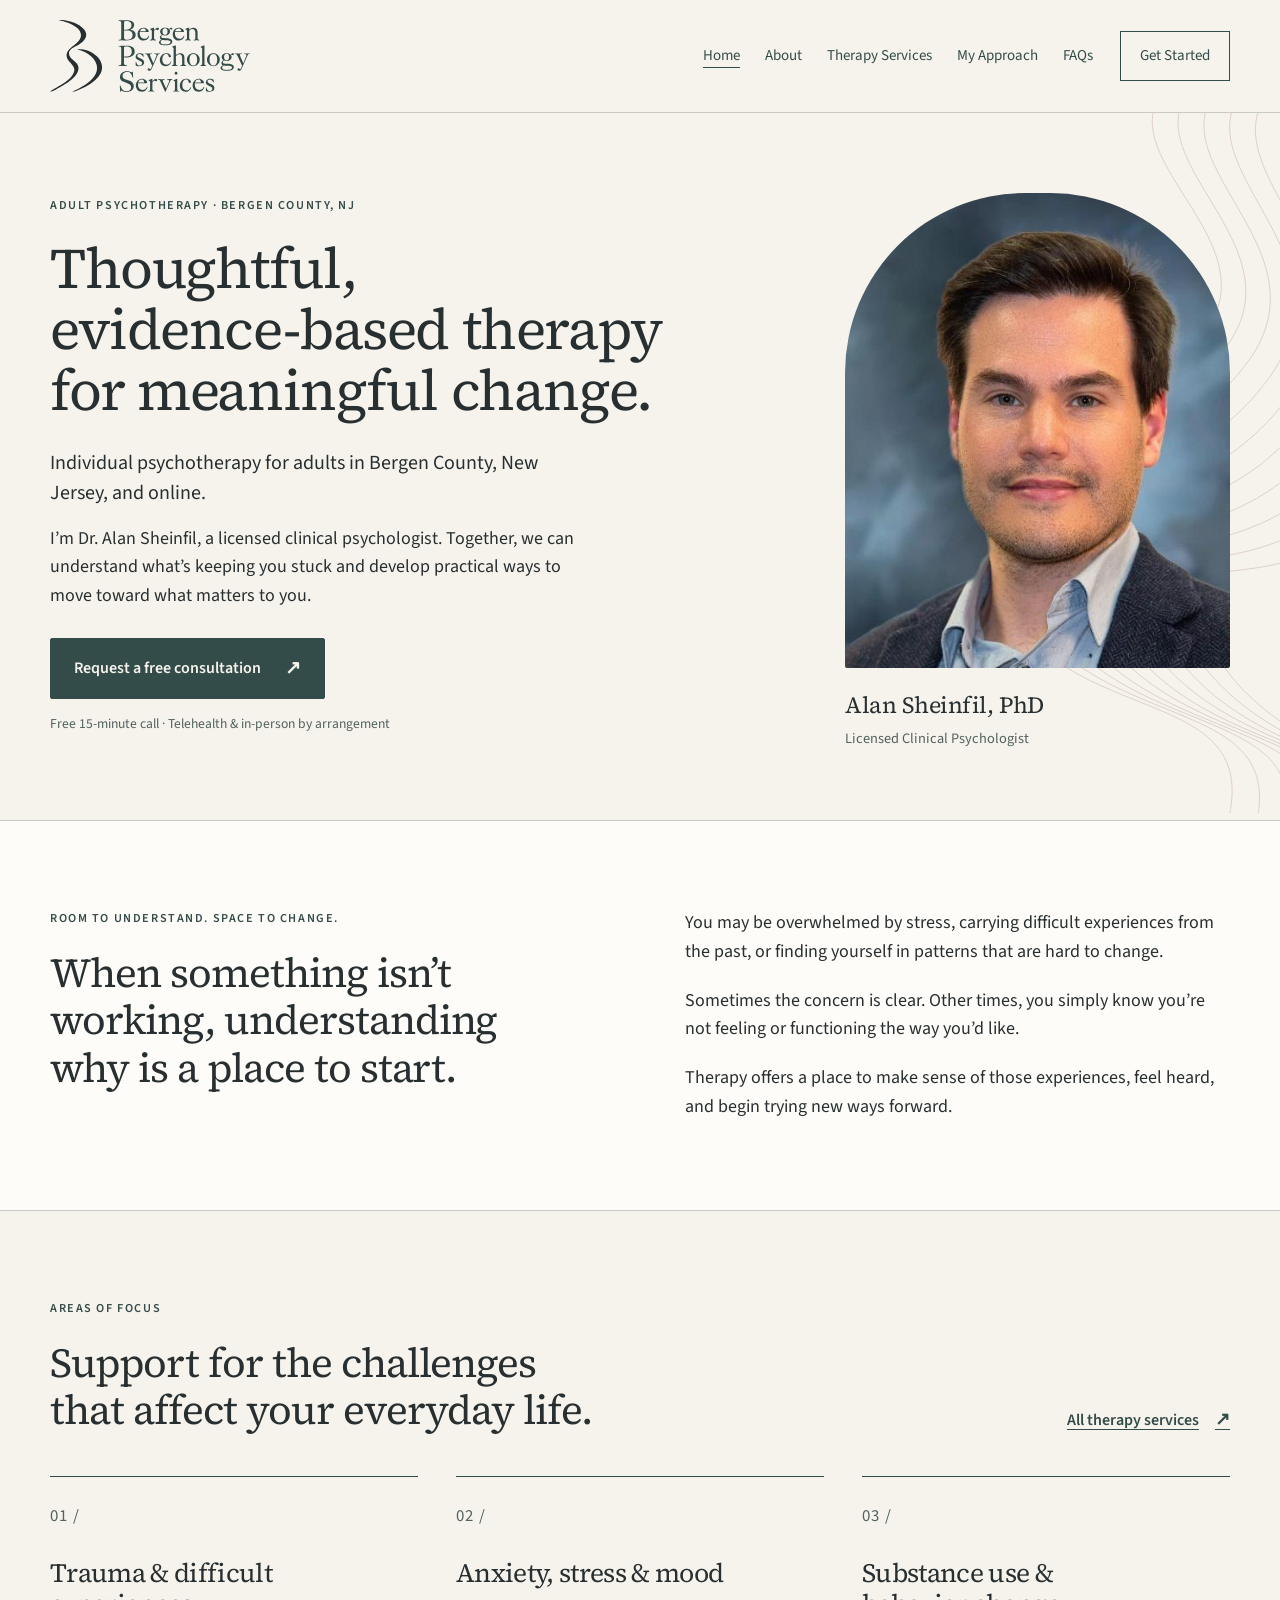
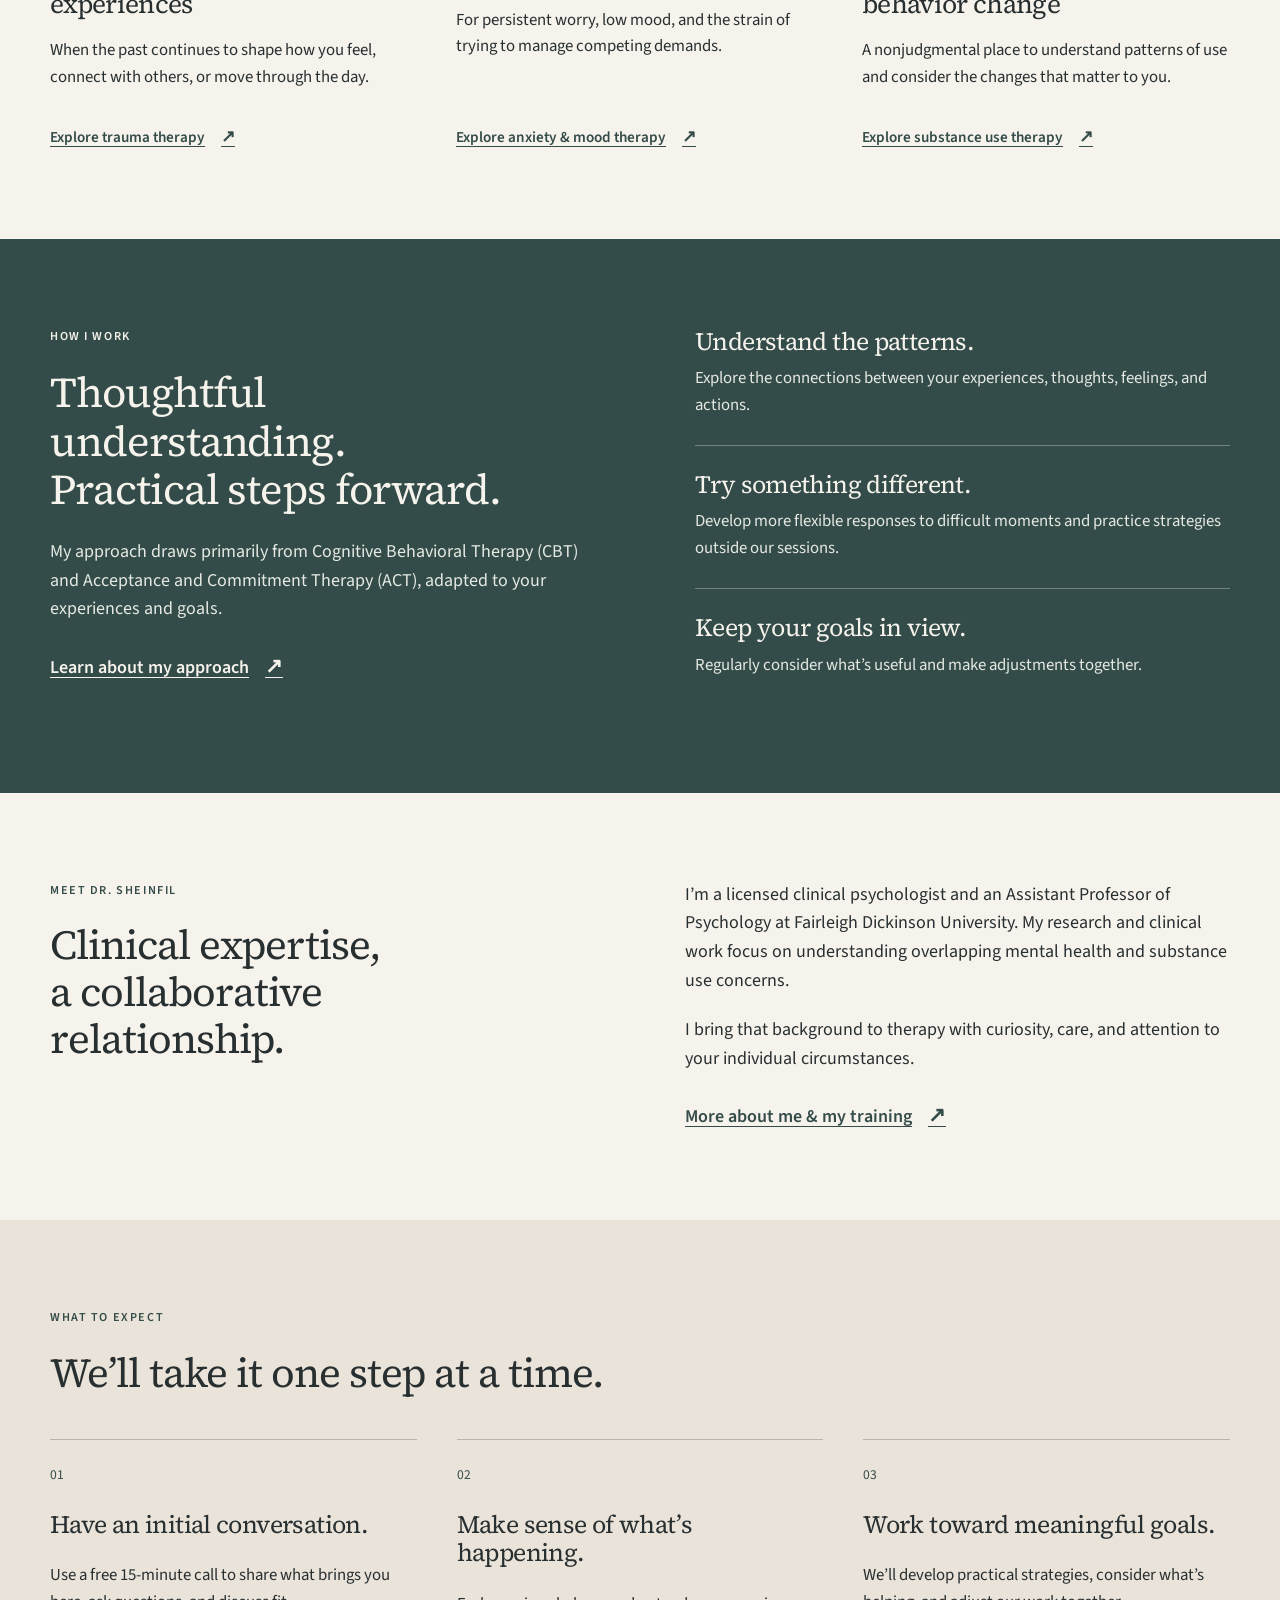
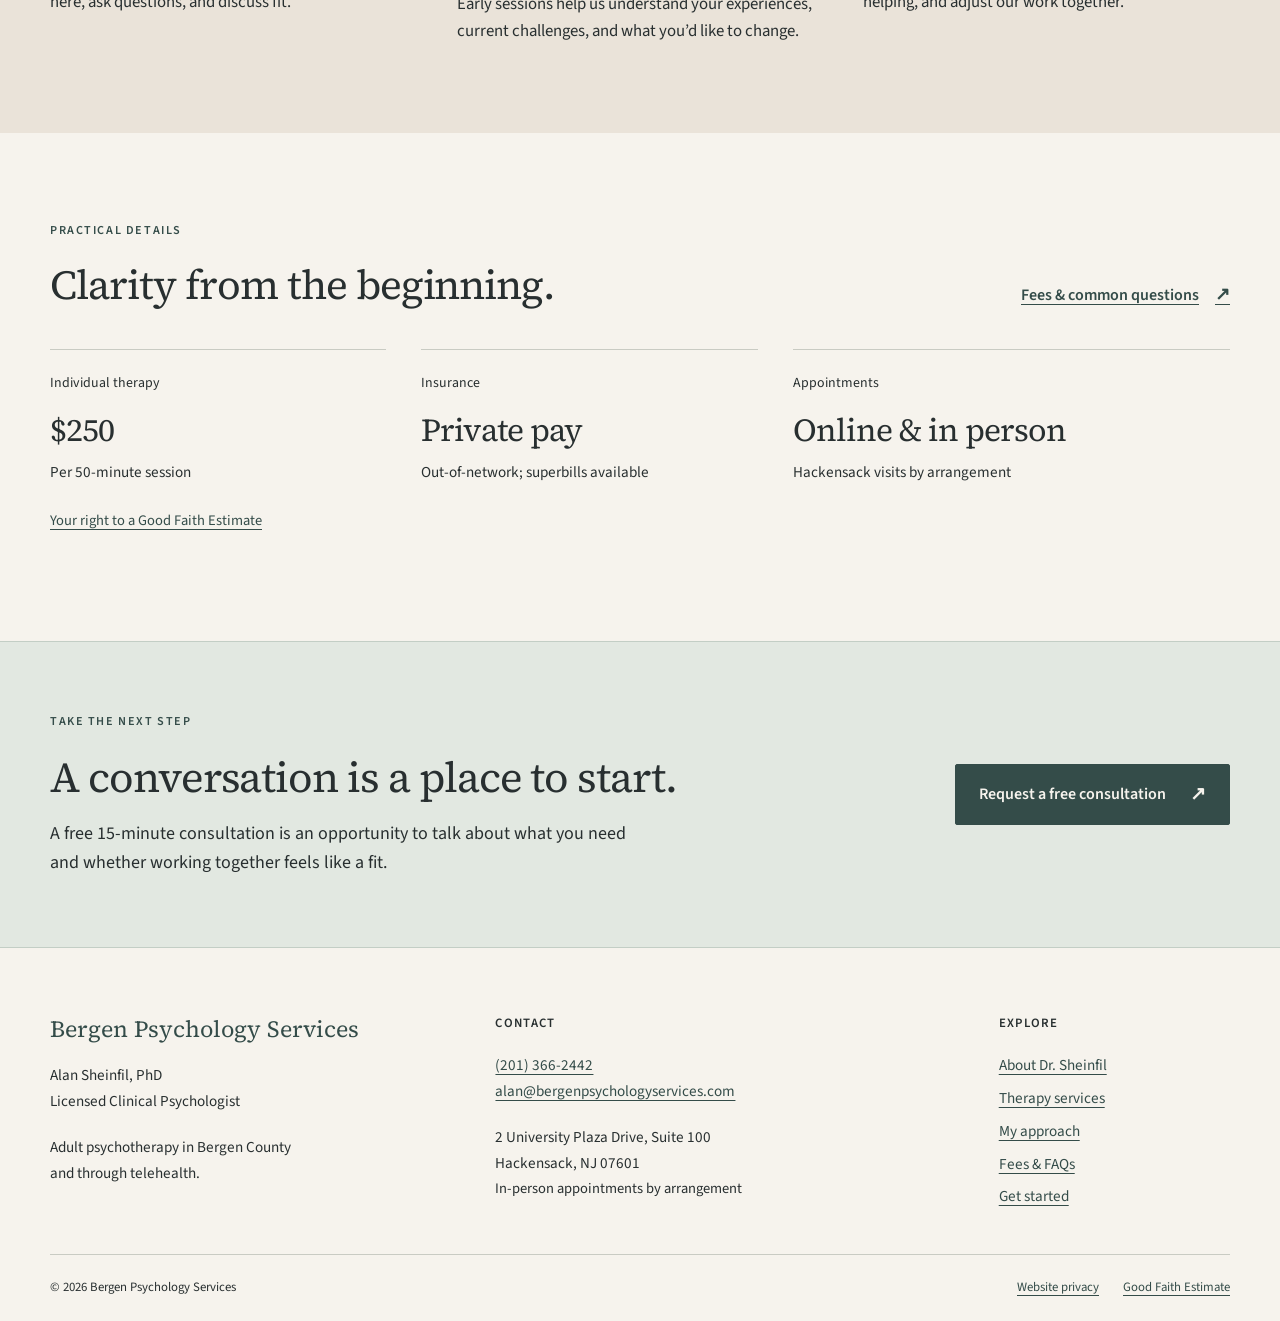
==== commit 6f8d2f4a: "Replace decorative heading font with Source Serif 4" ====
--- a/index.html
+++ b/index.html
@@ -27,7 +27,7 @@
     <link rel="icon" href="Images/favicon.svg" type="image/svg+xml" />
     <link
       rel="preload"
-      href="assets/fonts/fraunces-latin-400-normal.woff2"
+      href="assets/fonts/source-serif-4-latin-400-normal.woff2"
       as="font"
       type="font/woff2"
       crossorigin
@@ -39,7 +39,7 @@
       type="font/woff2"
       crossorigin
     />
-    <link rel="stylesheet" href="assets/site.css" />
+    <link rel="stylesheet" href="assets/site.css?v=source-serif-4" />
     <script src="assets/site.js" defer></script>
     <script type="application/ld+json">
       {
--- a/assets/site.css
+++ b/assets/site.css
@@ -1,6 +1,6 @@
 @font-face {
-  font-family: Fraunces;
-  src: url("fonts/fraunces-latin-400-normal.woff2") format("woff2");
+  font-family: "Source Serif 4";
+  src: url("fonts/source-serif-4-latin-400-normal.woff2") format("woff2");
   font-weight: 400;
   font-style: normal;
   font-display: swap;
@@ -28,7 +28,7 @@
   --muted: #52625e;
   --line: #c9cbc3;
   --paper: #fdfcf9;
-  --serif: Fraunces, Georgia, serif;
+  --serif: "Source Serif 4", Georgia, serif;
   --sans: "Source Sans 3", Arial, sans-serif;
 }
 * {
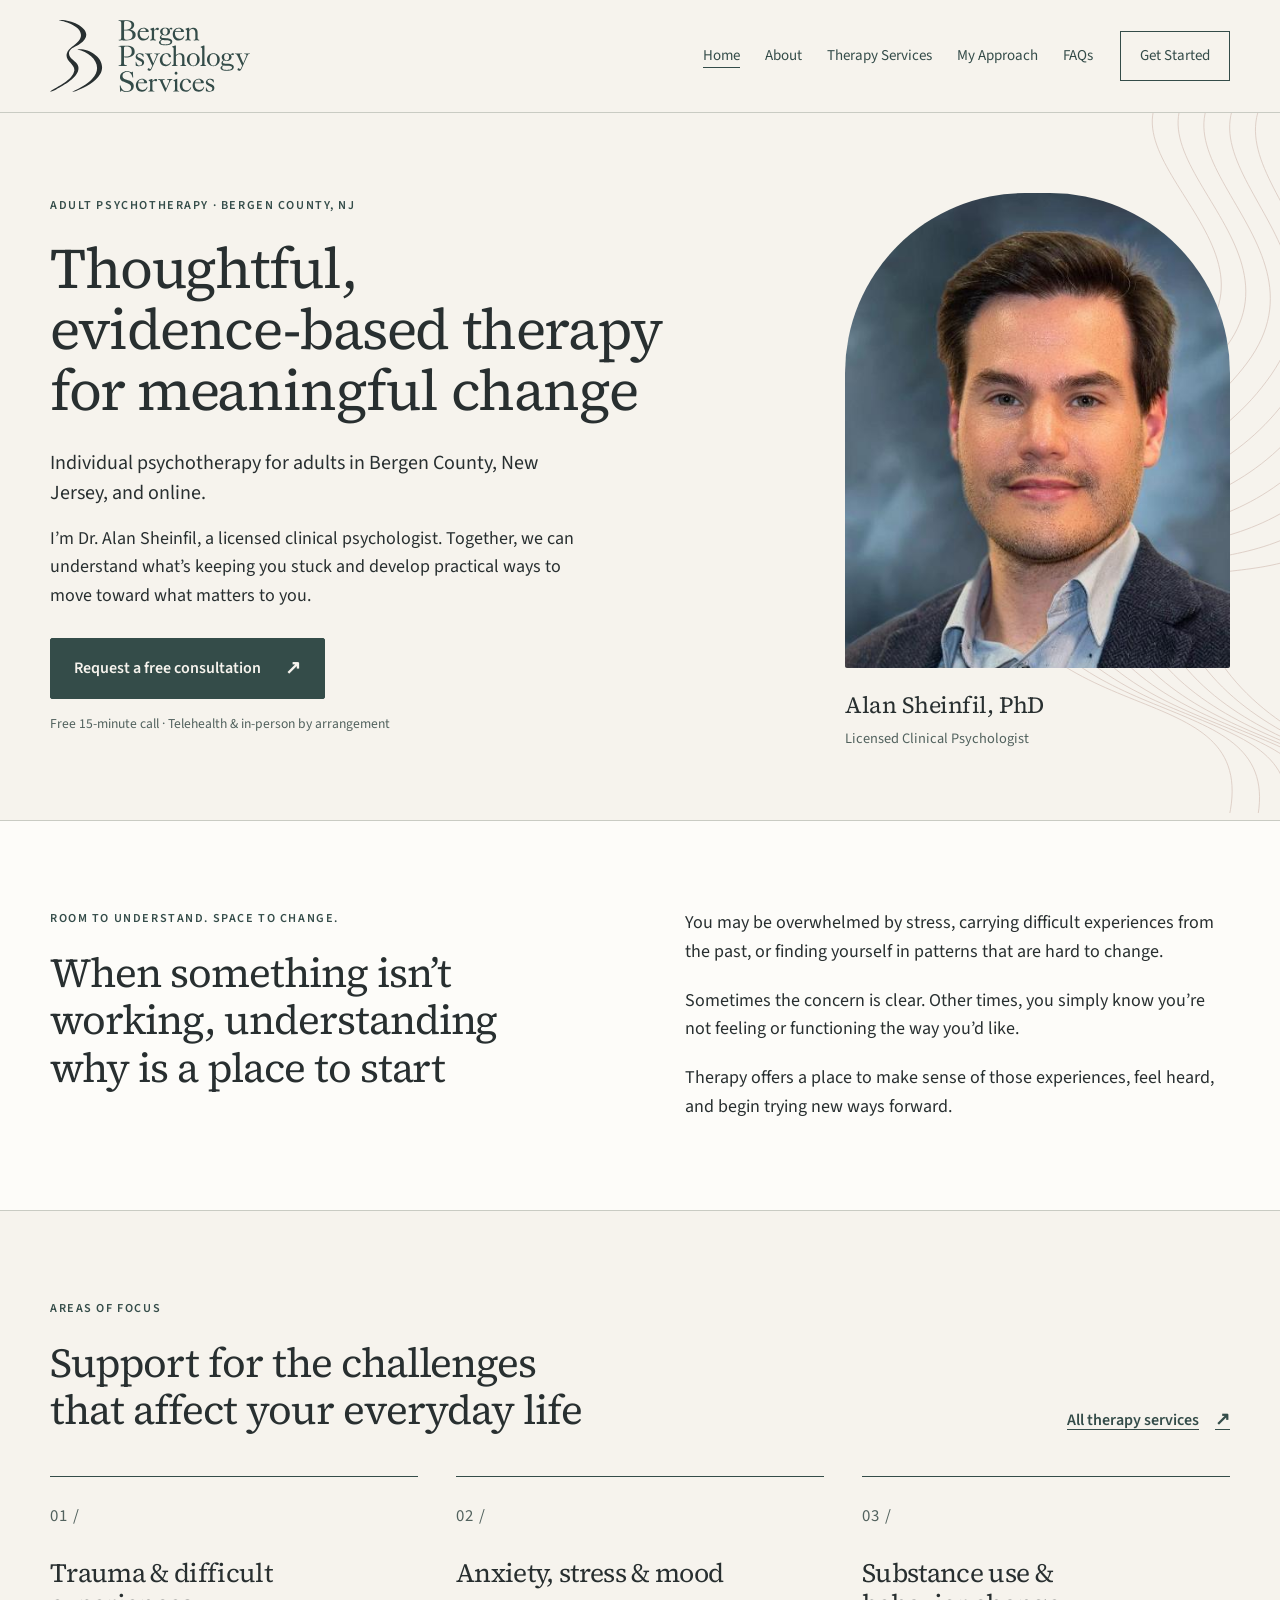
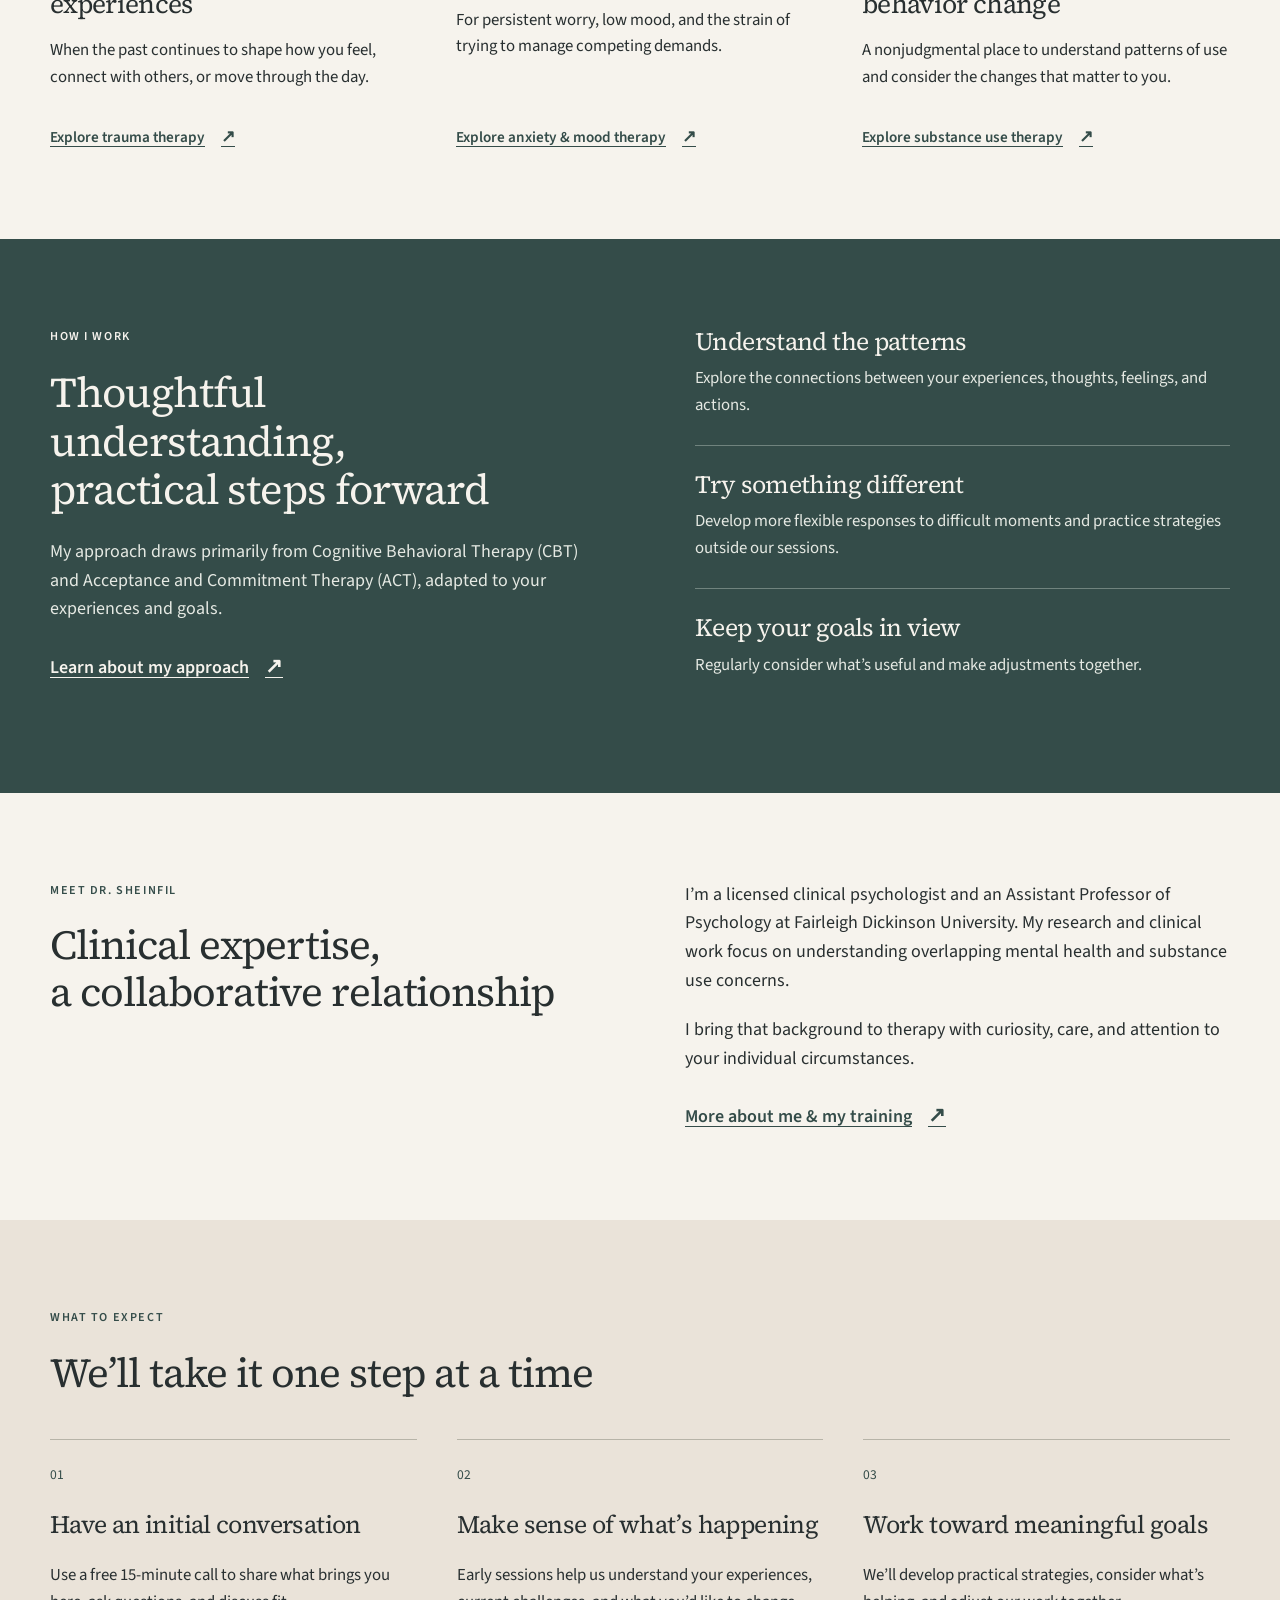
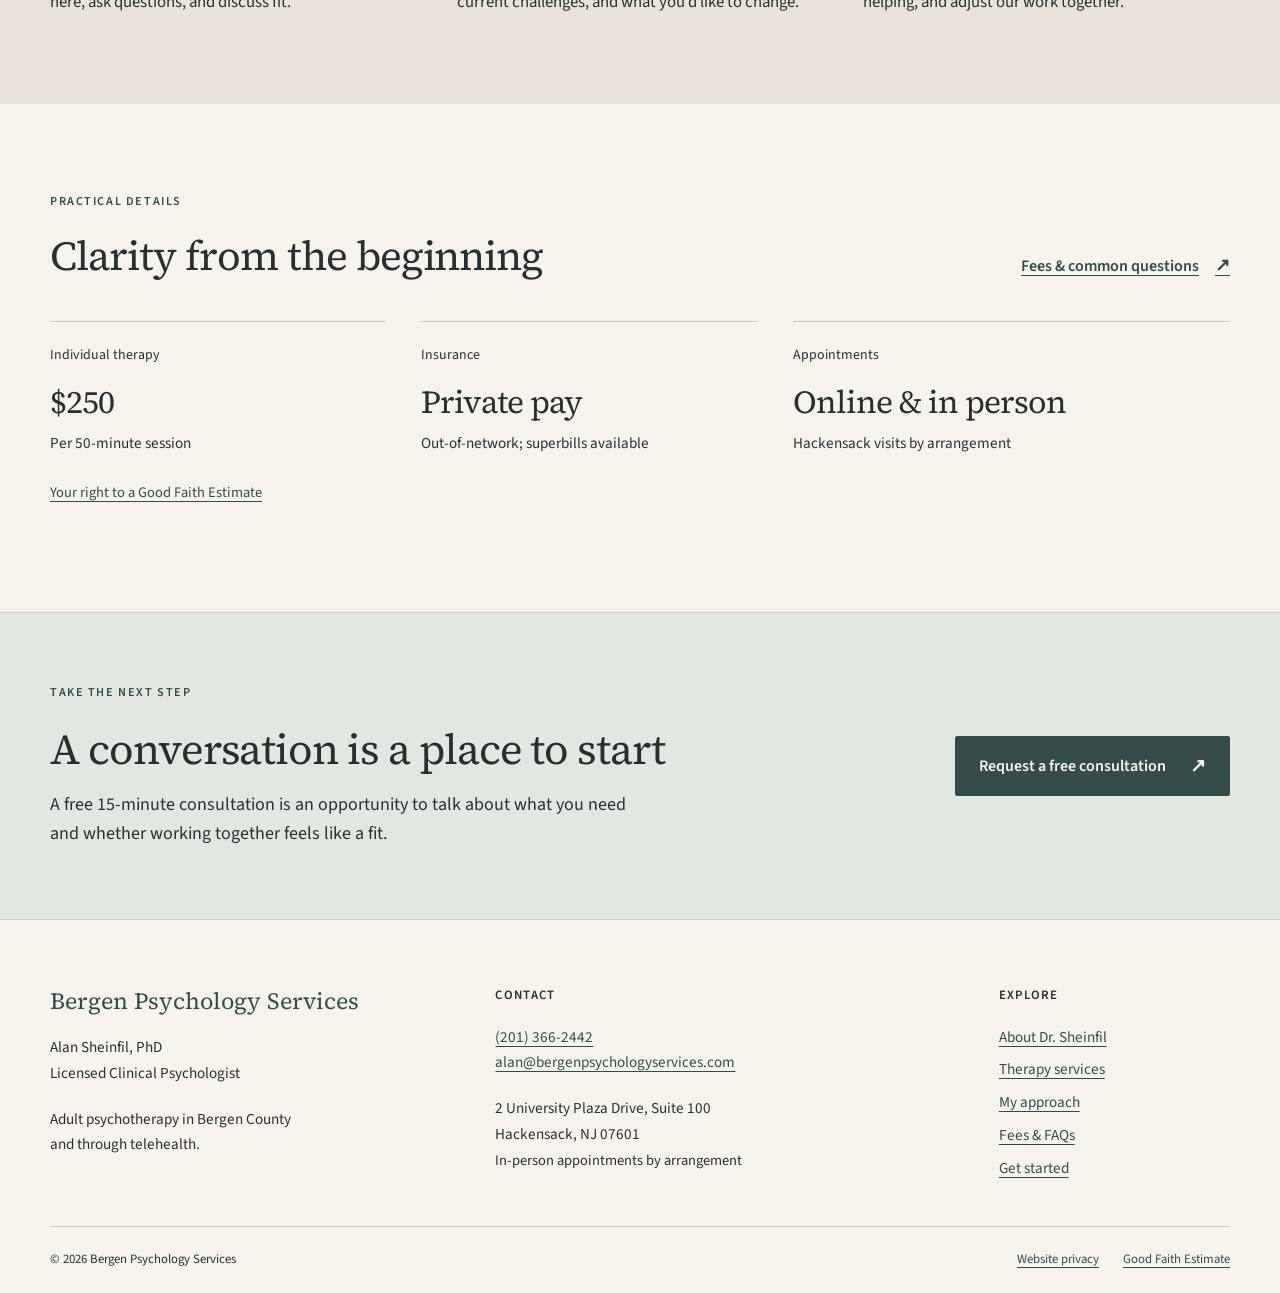
==== commit 051a4f9a: "Make heading punctuation consistent across all pages" ====
--- a/index.html
+++ b/index.html
@@ -39,7 +39,7 @@
       type="font/woff2"
       crossorigin
     />
-    <link rel="stylesheet" href="assets/site.css?v=source-serif-4" />
+    <link rel="stylesheet" href="assets/site.css?v=consultation-thanks" />
     <script src="assets/site.js" defer></script>
     <script type="application/ld+json">
       {
@@ -72,10 +72,7 @@
     <a class="skip-link" href="#main">Skip to content</a>
     <header class="site-header">
       <div class="container header-inner">
-        <a
-          class="brand"
-          href="index.html"
-          aria-label="Bergen Psychology Services — home"
+        <a class="brand" href="/" aria-label="Bergen Psychology Services — home"
           ><img
             src="assets/logo.svg"
             width="210"
@@ -84,7 +81,7 @@
         /></a>
         <nav class="desktop-nav" aria-label="Main">
           <ul>
-            <li><a href="index.html" aria-current="page">Home</a></li>
+            <li><a href="/" aria-current="page">Home</a></li>
             <li><a href="about.html">About</a></li>
             <li><a href="services.html">Therapy Services</a></li>
             <li><a href="approach.html">My Approach</a></li>
@@ -96,7 +93,7 @@
           <summary>Menu <span aria-hidden="true">☰</span></summary>
           <nav aria-label="Mobile">
             <ul>
-              <li><a href="index.html" aria-current="page">Home</a></li>
+              <li><a href="/" aria-current="page">Home</a></li>
               <li><a href="about.html">About</a></li>
               <li><a href="services.html">Therapy Services</a></li>
               <li><a href="approach.html">My Approach</a></li>
@@ -116,7 +113,7 @@
             <p class="eyebrow">Adult psychotherapy · Bergen County, NJ</p>
             <h1>
               Thoughtful, <span class="nowrap">evidence-based</span> therapy for
-              meaningful change.
+              meaningful change
             </h1>
             <p class="lede">
               Individual psychotherapy for adults in Bergen County, New Jersey,
@@ -155,7 +152,7 @@
             <p class="eyebrow">Room to understand. Space to change.</p>
             <h2>
               When something isn’t working, understanding why is a place to
-              start.
+              start
             </h2>
           </div>
           <div class="prose">
@@ -182,7 +179,7 @@
               <p class="eyebrow">Areas of focus</p>
               <h2>
                 Support for the challenges<br class="desktop-break" />
-                that affect your everyday life.
+                that affect your everyday life
               </h2>
             </div>
             <a class="text-link" href="services.html"
@@ -232,7 +229,7 @@
         <div class="container split">
           <div>
             <p class="eyebrow">How I work</p>
-            <h2>Thoughtful understanding.<br />Practical steps forward.</h2>
+            <h2>Thoughtful understanding,<br />practical steps forward</h2>
             <p>
               My approach draws primarily from Cognitive Behavioral Therapy
               (CBT) and Acceptance and Commitment Therapy (ACT), adapted to your
@@ -244,21 +241,21 @@
           </div>
           <div class="principles">
             <div>
-              <h3>Understand the patterns.</h3>
+              <h3>Understand the patterns</h3>
               <p>
                 Explore the connections between your experiences, thoughts,
                 feelings, and actions.
               </p>
             </div>
             <div>
-              <h3>Try something different.</h3>
+              <h3>Try something different</h3>
               <p>
                 Develop more flexible responses to difficult moments and
                 practice strategies outside our sessions.
               </p>
             </div>
             <div>
-              <h3>Keep your goals in view.</h3>
+              <h3>Keep your goals in view</h3>
               <p>
                 Regularly consider what’s useful and make adjustments together.
               </p>
@@ -270,7 +267,7 @@
         <div class="container split">
           <div>
             <p class="eyebrow">Meet Dr. Sheinfil</p>
-            <h2>Clinical expertise,<br />a collaborative relationship.</h2>
+            <h2>Clinical expertise,<br />a collaborative relationship</h2>
           </div>
           <div class="prose">
             <p>
@@ -293,12 +290,12 @@
       <section class="section linen">
         <div class="container">
           <p class="eyebrow">What to expect</p>
-          <h2>We’ll take it one step at a time.</h2>
+          <h2>We’ll take it one step at a time</h2>
           <ol class="steps">
             <li>
               <span aria-hidden="true">01</span>
               <div>
-                <h3>Have an initial conversation.</h3>
+                <h3>Have an initial conversation</h3>
                 <p>
                   Use a free 15-minute call to share what brings you here, ask
                   questions, and discuss fit.
@@ -308,7 +305,7 @@
             <li>
               <span aria-hidden="true">02</span>
               <div>
-                <h3>Make sense of what’s happening.</h3>
+                <h3>Make sense of what’s happening</h3>
                 <p>
                   Early sessions help us understand your experiences, current
                   challenges, and what you’d like to change.
@@ -318,7 +315,7 @@
             <li>
               <span aria-hidden="true">03</span>
               <div>
-                <h3>Work toward meaningful goals.</h3>
+                <h3>Work toward meaningful goals</h3>
                 <p>
                   We’ll develop practical strategies, consider what’s helping,
                   and adjust our work together.
@@ -333,7 +330,7 @@
           <div class="section-heading">
             <div>
               <p class="eyebrow">Practical details</p>
-              <h2>Clarity from the beginning.</h2>
+              <h2>Clarity from the beginning</h2>
             </div>
             <a class="text-link" href="faq.html"
               >Fees &amp; common questions <span aria-hidden="true">↗</span></a
@@ -367,7 +364,7 @@
         <div class="container closing-inner">
           <div>
             <p class="eyebrow">Take the next step</p>
-            <h2>A conversation is a place to start.</h2>
+            <h2>A conversation is a place to start</h2>
             <p>
               A free 15-minute consultation is an opportunity to talk about what
               you need and whether working together feels like a fit.
@@ -382,9 +379,7 @@
     <footer class="site-footer">
       <div class="container footer-grid">
         <div>
-          <a class="footer-brand" href="index.html"
-            >Bergen Psychology Services</a
-          >
+          <a class="footer-brand" href="/">Bergen Psychology Services</a>
           <p>Alan Sheinfil, PhD<br />Licensed Clinical Psychologist</p>
           <p>
             Adult psychotherapy in Bergen County<br />and through telehealth.
--- a/assets/site.css
+++ b/assets/site.css
@@ -813,6 +813,41 @@
 .mobile-cta {
   display: none;
 }
+.confirmation {
+  padding-block: 76px 88px;
+}
+.confirmation h1 {
+  text-wrap: balance;
+}
+.confirmation-icon {
+  display: grid;
+  place-items: center;
+  width: 60px;
+  height: 60px;
+  margin-bottom: 28px;
+  border: 1px solid #a8b8aa;
+  border-radius: 50%;
+  background: #e2e8e1;
+  color: var(--sage);
+}
+.confirmation-icon svg {
+  width: 32px;
+  height: 32px;
+}
+.confirmation .lede {
+  margin-bottom: 24px;
+}
+.confirmation-actions {
+  display: flex;
+  flex-wrap: wrap;
+  align-items: center;
+  gap: 16px 28px;
+  margin-top: 32px;
+}
+.confirmation-actions .text-link {
+  margin-top: 0;
+}
+
 @media (min-width: 1600px) {
   .hero {
     padding-block: 85px;
@@ -994,6 +1029,9 @@
   }
 }
 @media (max-width: 760px) {
+  .confirmation {
+    background-image: none;
+  }
   html {
     scroll-padding-bottom: 110px;
   }
